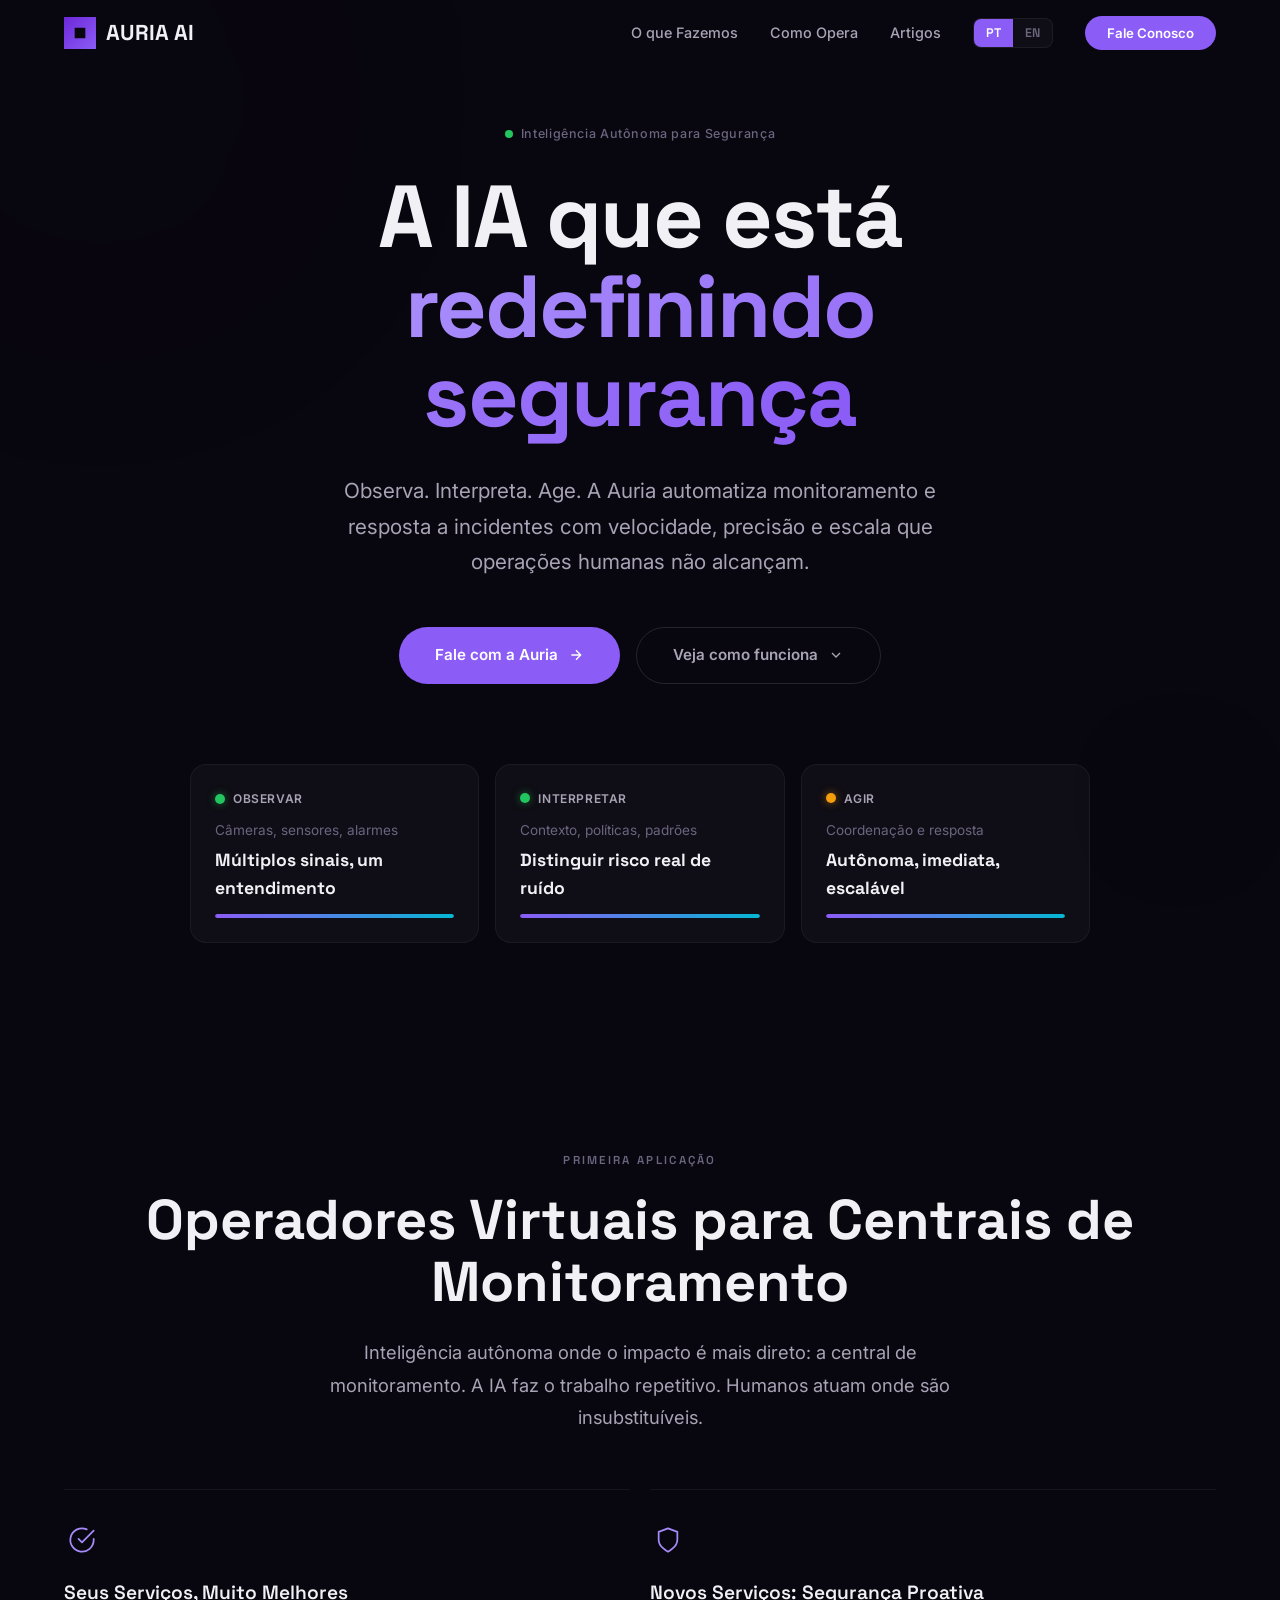
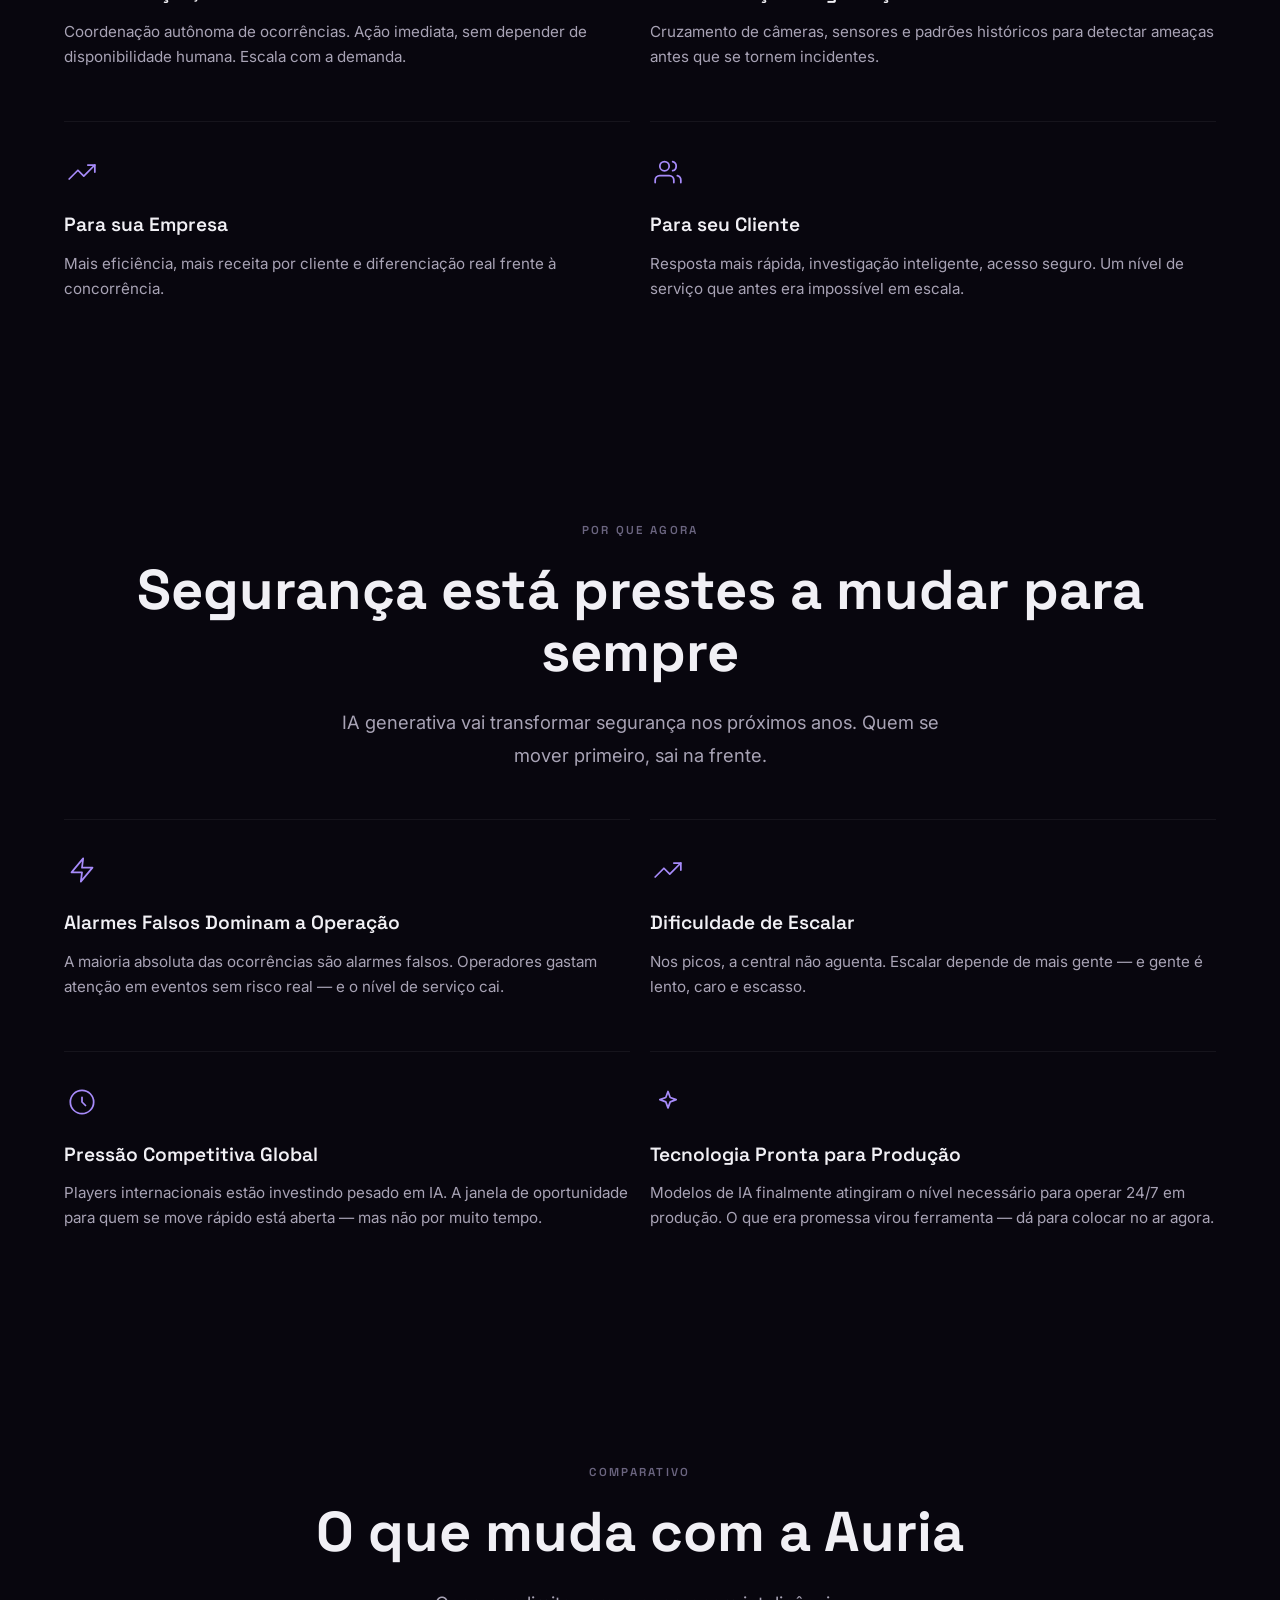
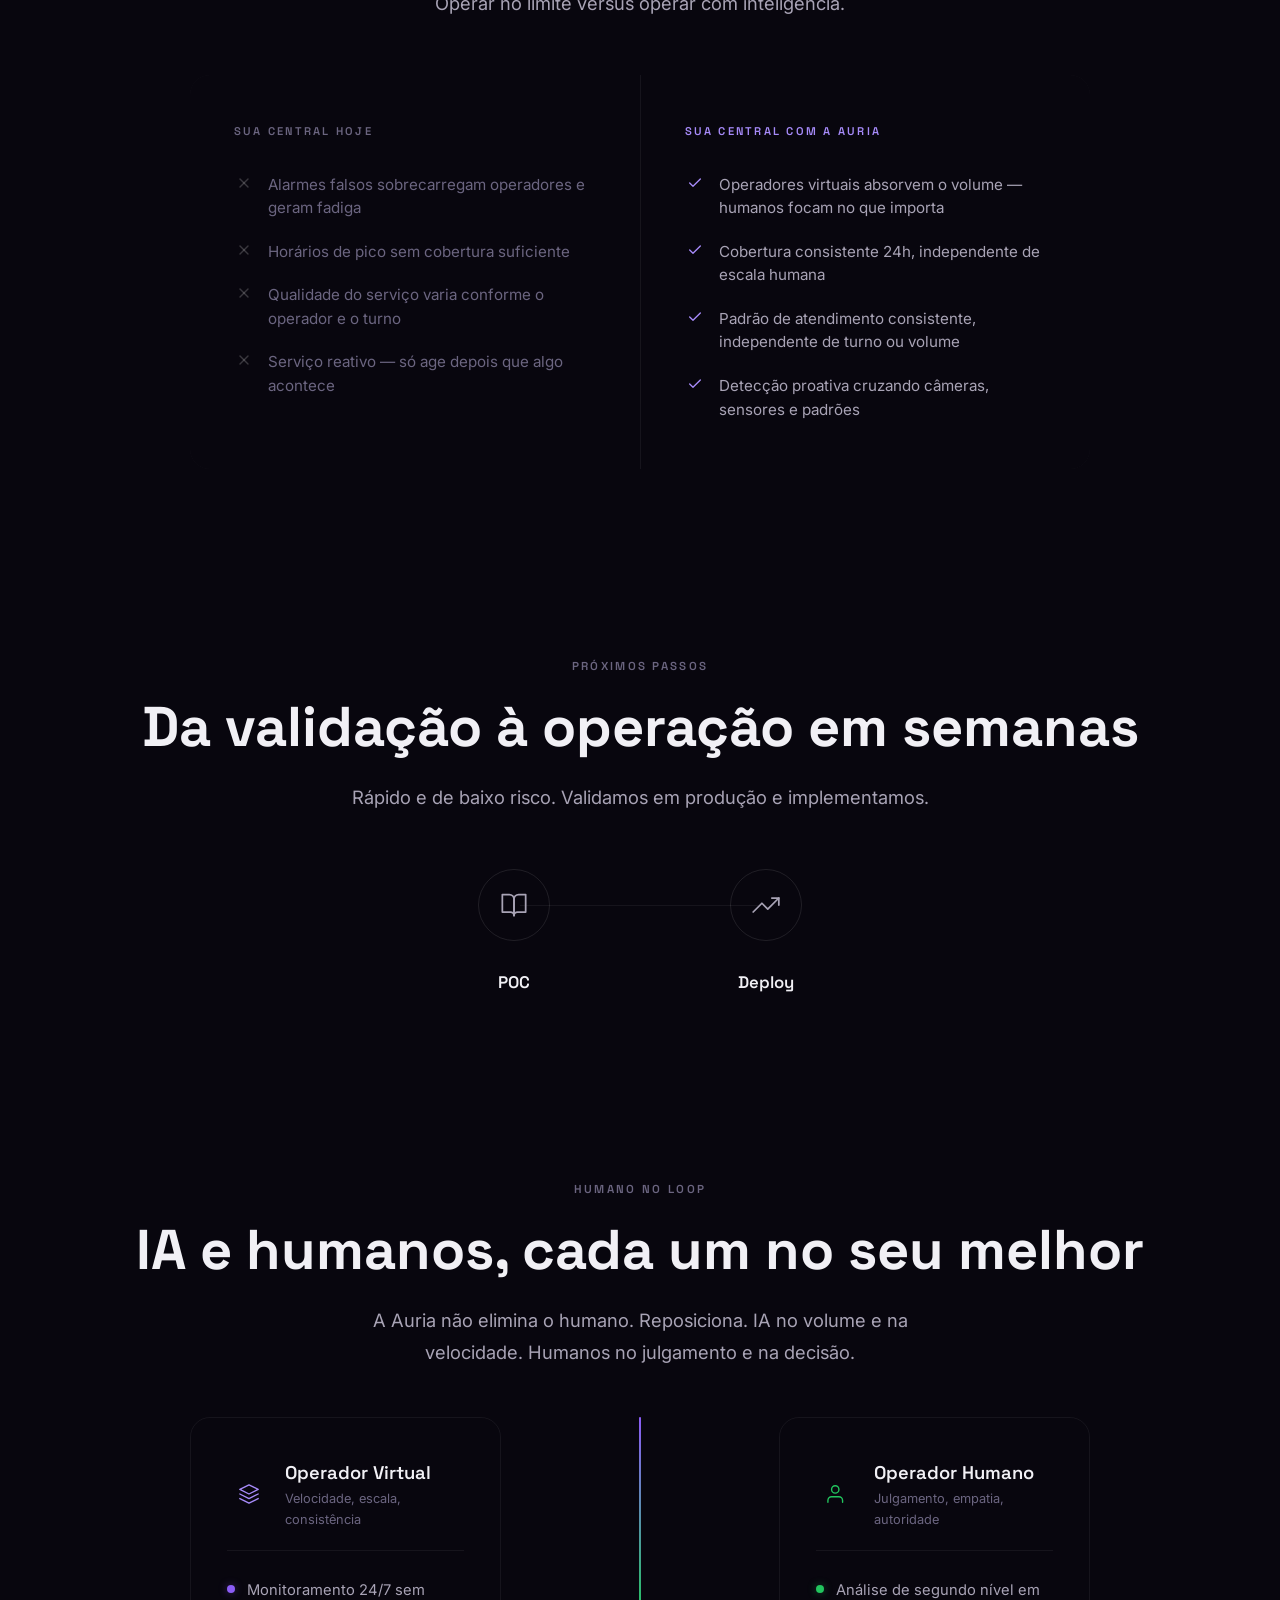
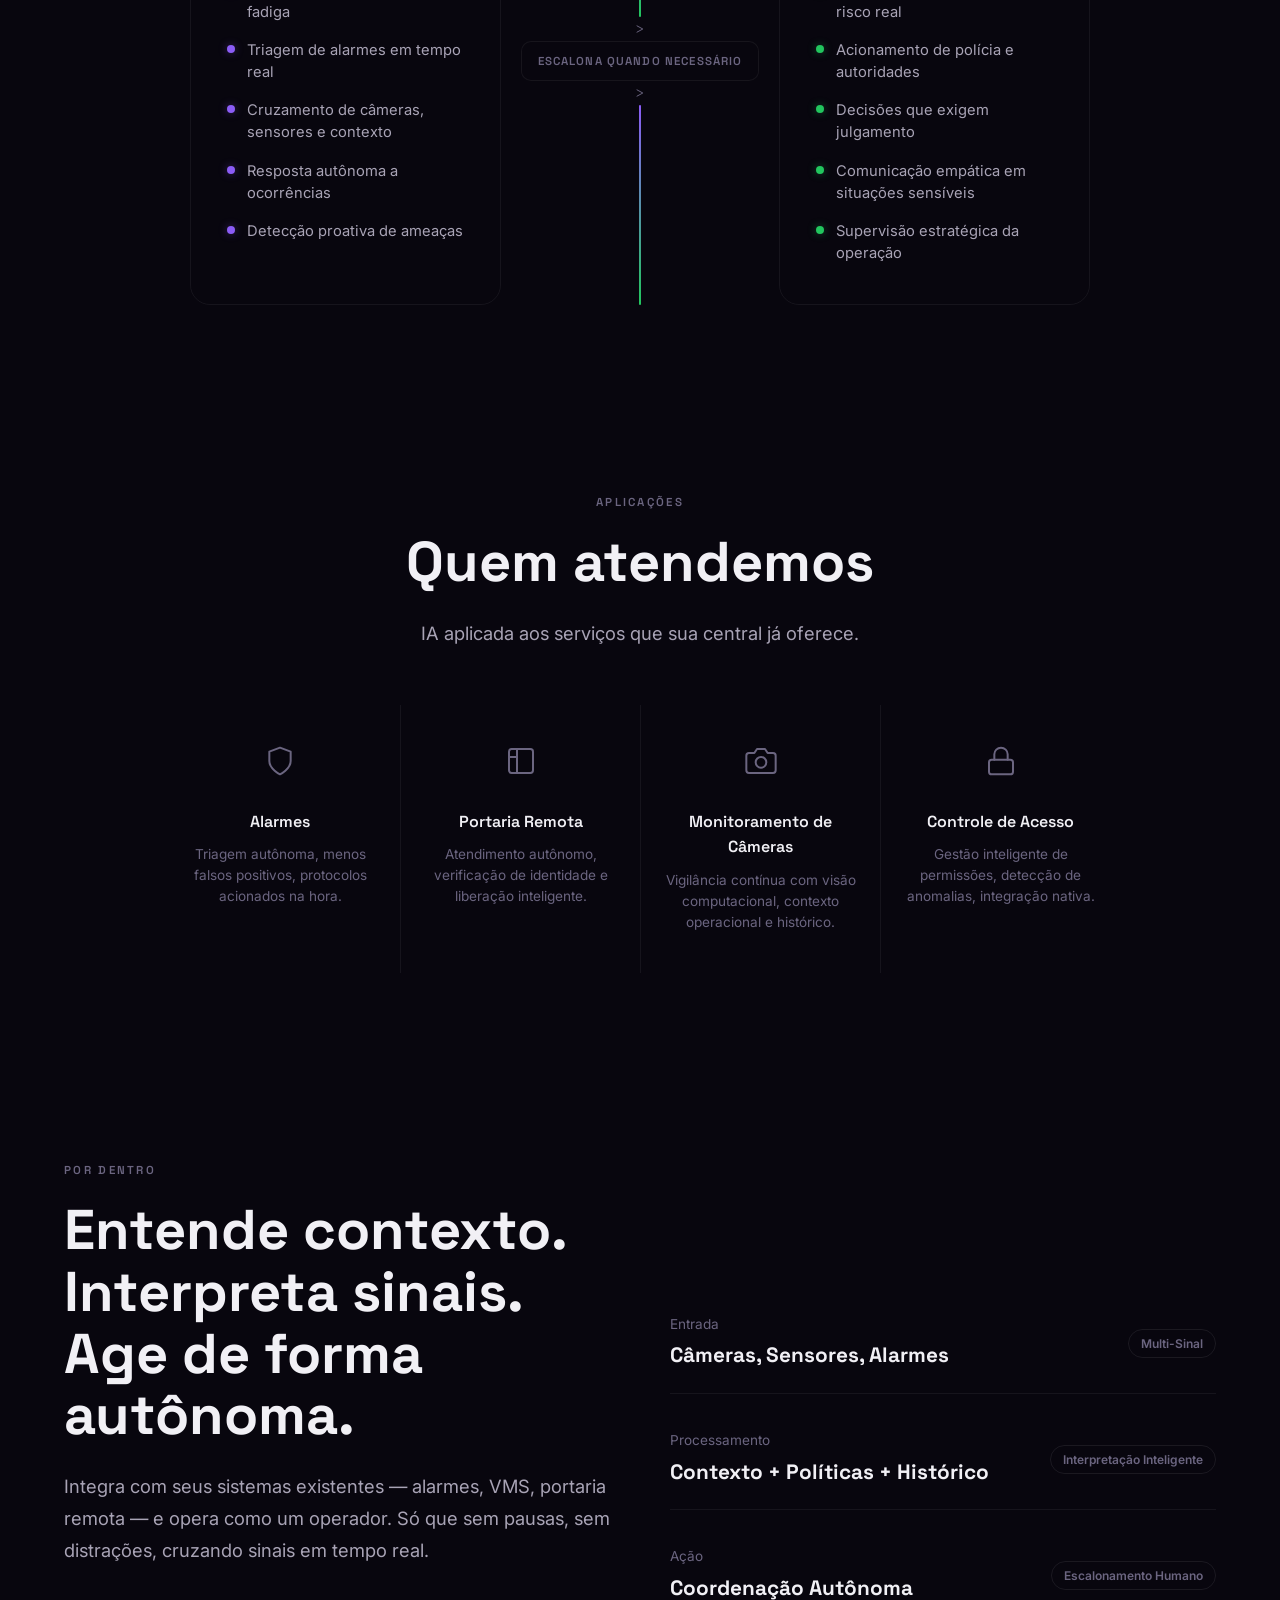
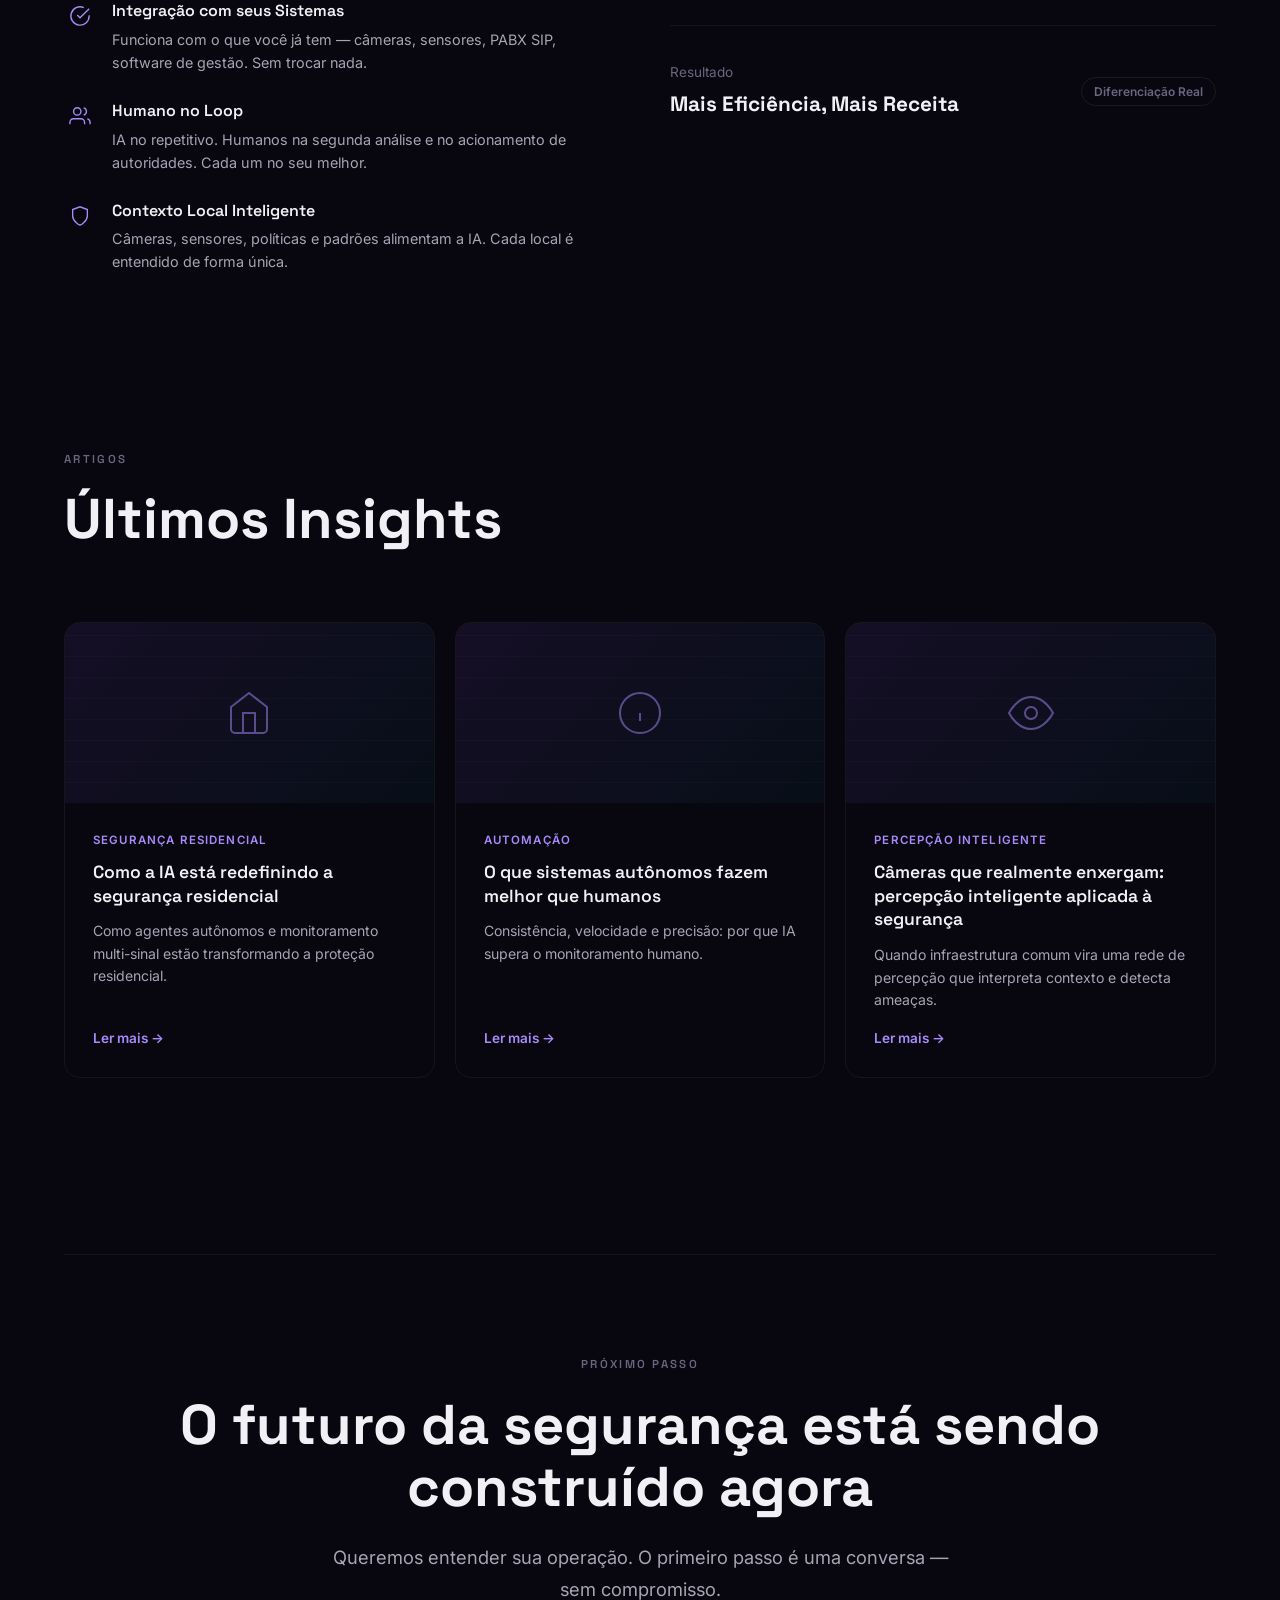
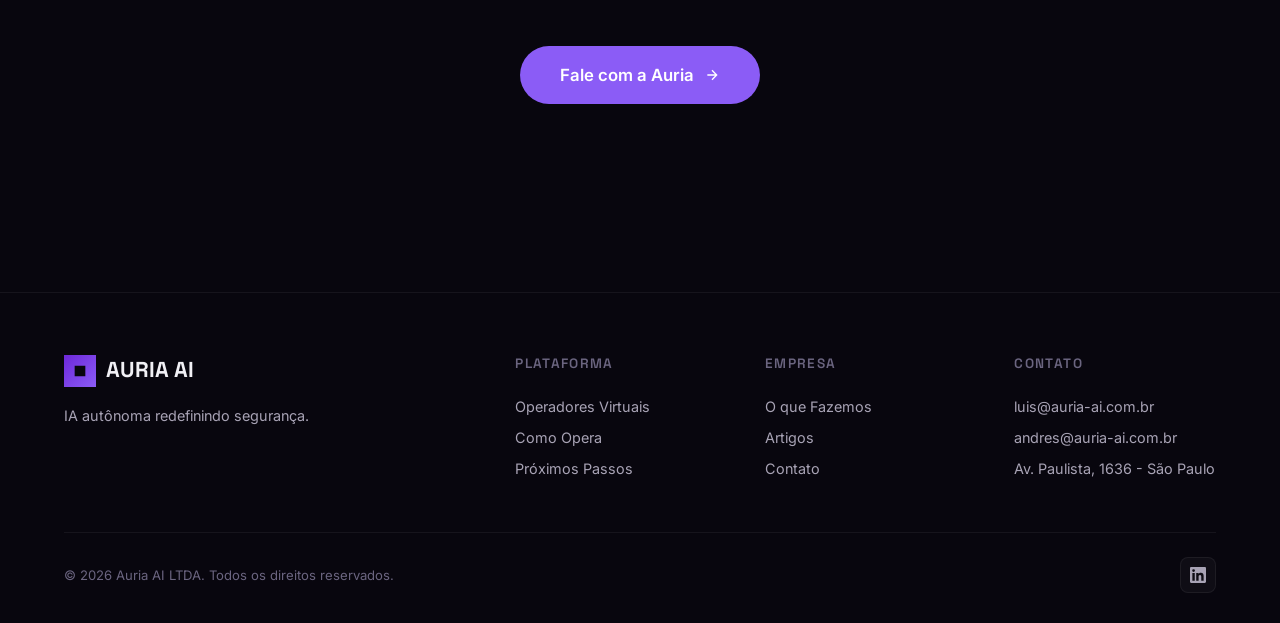
==== index.html @ ca9a4968 "Initial commit — Auria AI landing page with Vercel config Co-Authored-By: Claude Sonnet 4.6 <noreply" ====
<!DOCTYPE html>
<html lang="pt-BR">
<head>
    <meta charset="UTF-8">
    <meta name="viewport" content="width=device-width, initial-scale=1.0">
    <title>Auria AI — Inteligência Autônoma em Segurança</title>
    <meta name="description" content="Auria AI — IA autônoma redefinindo segurança. Operadores virtuais para centrais de monitoramento.">

    <!-- Open Graph / LinkedIn / WhatsApp -->
    <meta property="og:type" content="website">
    <meta property="og:url" content="https://www.auria-ai.com.br/">
    <meta property="og:title" content="Auria AI — A IA que está redefinindo segurança">
    <meta property="og:description" content="Operadores virtuais com inteligência autônoma para centrais de monitoramento. Observa, interpreta e age — com velocidade, precisão e escala.">
    <meta property="og:image" content="https://www.auria-ai.com.br/og-image.png">
    <meta property="og:locale" content="pt_BR">
    <meta property="og:locale:alternate" content="en_US">

    <!-- Twitter / X -->
    <meta name="twitter:card" content="summary_large_image">
    <meta name="twitter:title" content="Auria AI — A IA que está redefinindo segurança">
    <meta name="twitter:description" content="Operadores virtuais com inteligência autônoma para centrais de monitoramento.">
    <meta name="twitter:image" content="https://www.auria-ai.com.br/og-image.png">

    <!-- Favicon (inline SVG) -->
    <link rel="icon" type="image/svg+xml" href="data:image/svg+xml,%3Csvg xmlns='http://www.w3.org/2000/svg' viewBox='0 0 30 30'%3E%3Cdefs%3E%3ClinearGradient id='g' x1='0' y1='0' x2='1' y2='1'%3E%3Cstop offset='0%25' stop-color='%236d28d9'/%3E%3Cstop offset='100%25' stop-color='%238b5cf6'/%3E%3C/linearGradient%3E%3C/defs%3E%3Cpath fill-rule='evenodd' clip-rule='evenodd' d='M0 0H30V30H0V0ZM10 10H20V20H10V10Z' fill='url(%23g)'/%3E%3C/svg%3E">

    <link rel="preconnect" href="https://fonts.googleapis.com">
    <link rel="preconnect" href="https://fonts.gstatic.com" crossorigin>
    <link href="https://fonts.googleapis.com/css2?family=Inter:wght@300;400;500;600;700;800;900&family=Space+Grotesk:wght@400;500;600;700&display=swap" rel="stylesheet">
    <style>
        :root {
            --bg-primary: #08060e;
            --bg-secondary: #0d0a16;
            --bg-card: rgba(255,255,255,0.03);
            --bg-card-hover: rgba(255,255,255,0.06);
            --accent-1: #8b5cf6;
            --accent-2: #a78bfa;
            --accent-3: #6d28d9;
            --accent-glow: rgba(139, 92, 246, 0.15);
            --accent-cyan: #06b6d4;
            --text-primary: #f1f0f5;
            --text-secondary: #a8a3b5;
            --text-muted: #6b6580;
            --border: rgba(255,255,255,0.06);
            --border-hover: rgba(139, 92, 246, 0.3);
        }

        * { margin: 0; padding: 0; box-sizing: border-box; }

        html {
            scroll-behavior: smooth;
            scroll-padding-top: 80px;
        }

        body {
            font-family: 'Inter', -apple-system, BlinkMacSystemFont, sans-serif;
            background: var(--bg-primary);
            color: var(--text-primary);
            overflow-x: hidden;
            line-height: 1.6;
            animation: pageIn 0.8s ease-out;
        }
        @keyframes pageIn {
            from { opacity: 0; transform: translateY(12px); }
            to { opacity: 1; transform: translateY(0); }
        }

        /* ─── GLOBAL UTILITIES ─── */
        .container {
            max-width: 1200px;
            margin: 0 auto;
            padding: 0 24px;
        }

        .section-label {
            font-family: 'Space Grotesk', sans-serif;
            font-size: 0.72rem;
            font-weight: 600;
            letter-spacing: 0.2em;
            text-transform: uppercase;
            color: var(--text-muted);
            margin-bottom: 20px;
        }

        .section-title {
            font-family: 'Space Grotesk', sans-serif;
            font-size: clamp(2.2rem, 5vw, 3.5rem);
            font-weight: 700;
            line-height: 1.1;
            margin-bottom: 24px;
            color: var(--text-primary);
        }

        .section-subtitle {
            font-size: 1.15rem;
            color: var(--text-secondary);
            max-width: 620px;
            line-height: 1.75;
        }

        /* ─── ANIMATED BG ─── */
        .bg-grid { display: none; }

        .bg-orb {
            position: fixed;
            border-radius: 50%;
            filter: blur(140px);
            opacity: 0.2;
            pointer-events: none;
            z-index: 0;
        }
        .bg-orb-1 {
            width: 800px; height: 800px;
            background: radial-gradient(circle, rgba(139,92,246,0.12), transparent 70%);
            top: -300px; left: -300px;
        }
        .bg-orb-2 {
            width: 600px; height: 600px;
            background: radial-gradient(circle, rgba(6,182,212,0.06), transparent 70%);
            bottom: -200px; right: -200px;
        }

        /* Subtle breathing on orbs */
        .bg-orb-1 { animation: breathe 12s ease-in-out infinite; }
        .bg-orb-2 { animation: breathe 16s ease-in-out infinite reverse; }
        @keyframes breathe {
            0%, 100% { opacity: 0.2; transform: scale(1); }
            50% { opacity: 0.35; transform: scale(1.08); }
        }

        /* ─── NAVBAR ─── */
        .navbar {
            position: fixed;
            top: 0; left: 0; right: 0;
            z-index: 1000;
            padding: 16px 0;
            transition: all 0.3s;
            backdrop-filter: blur(0px);
        }
        .navbar.scrolled {
            background: rgba(8,6,14,0.85);
            backdrop-filter: blur(20px);
            border-bottom: 1px solid var(--border);
            padding: 12px 0;
        }
        .navbar .container {
            display: flex;
            align-items: center;
            justify-content: space-between;
        }
        .nav-logo {
            font-family: 'Space Grotesk', sans-serif;
            font-size: 1.35rem;
            font-weight: 700;
            color: var(--text-primary);
            text-decoration: none;
            display: flex;
            align-items: center;
            gap: 10px;
        }
        .nav-logo .logo-icon {
            width: 32px; height: 32px;
            background: linear-gradient(135deg, var(--accent-3), var(--accent-1));
            -webkit-mask: url("data:image/svg+xml,%3Csvg xmlns='http://www.w3.org/2000/svg' viewBox='0 0 30 30'%3E%3Cpath fill-rule='evenodd' clip-rule='evenodd' d='M0 0H30V30H0V0ZM10 10H20V20H10V10Z'/%3E%3C/svg%3E") no-repeat center / contain;
            mask: url("data:image/svg+xml,%3Csvg xmlns='http://www.w3.org/2000/svg' viewBox='0 0 30 30'%3E%3Cpath fill-rule='evenodd' clip-rule='evenodd' d='M0 0H30V30H0V0ZM10 10H20V20H10V10Z'/%3E%3C/svg%3E") no-repeat center / contain;
        }
        .nav-links {
            display: flex;
            align-items: center;
            gap: 32px;
            list-style: none;
        }
        .nav-links a {
            color: var(--text-secondary);
            text-decoration: none;
            font-size: 0.9rem;
            font-weight: 500;
            transition: color 0.2s;
            position: relative;
        }
        .nav-links a:hover { color: var(--text-primary); }
        .nav-links a::after {
            content: '';
            position: absolute;
            bottom: -4px; left: 0;
            width: 0; height: 2px;
            background: var(--accent-1);
            transition: width 0.3s;
        }
        .nav-links a:hover::after { width: 100%; }
        .nav-cta {
            background: var(--accent-1);
            color: white !important;
            padding: 9px 22px;
            border-radius: 100px;
            font-weight: 600 !important;
            font-size: 0.83rem !important;
            transition: all 0.3s ease !important;
        }
        .nav-cta::after { display: none !important; }
        .nav-cta:hover {
            background: var(--accent-2);
        }

        /* ─── LANG TOGGLE ─── */
        .lang-toggle {
            display: flex;
            align-items: center;
            gap: 0;
            background: var(--bg-card);
            border: 1px solid var(--border);
            border-radius: 8px;
            overflow: hidden;
            cursor: pointer;
        }
        .lang-btn {
            padding: 6px 12px;
            font-size: 0.78rem;
            font-weight: 600;
            font-family: 'Space Grotesk', sans-serif;
            color: var(--text-muted);
            background: transparent;
            border: none;
            cursor: pointer;
            transition: all 0.25s;
        }
        .lang-btn.active {
            background: var(--accent-1);
            color: white;
        }

        /* ─── MOBILE NAV ─── */
        .nav-hamburger {
            display: none;
            flex-direction: column;
            gap: 5px;
            cursor: pointer;
            background: none;
            border: none;
            padding: 4px;
        }
        .nav-hamburger span {
            width: 24px;
            height: 2px;
            background: var(--text-primary);
            transition: all 0.3s;
        }

        /* ─── HERO ─── */
        .hero {
            position: relative;
            z-index: 1;
            min-height: 100vh;
            display: flex;
            align-items: center;
            padding-top: 120px;
            padding-bottom: 100px;
        }
        .hero-content {
            text-align: center;
            max-width: 860px;
            margin: 0 auto;
        }
        .hero-badge {
            display: inline-flex;
            align-items: center;
            gap: 8px;
            background: transparent;
            border: none;
            padding: 0;
            font-size: 0.78rem;
            font-weight: 500;
            letter-spacing: 0.05em;
            color: var(--text-muted);
            margin-bottom: 28px;
            animation: fadeInUp 0.8s ease-out;
        }
        .hero-badge .dot {
            width: 8px; height: 8px;
            background: #22c55e;
            border-radius: 50%;
            animation: pulse-dot 2s ease-in-out infinite;
        }
        @keyframes pulse-dot {
            0%, 100% { opacity: 1; box-shadow: 0 0 0 0 rgba(34,197,94,0.4); }
            50% { opacity: 0.8; box-shadow: 0 0 0 6px rgba(34,197,94,0); }
        }
        .hero h1 {
            font-family: 'Space Grotesk', sans-serif;
            font-size: clamp(3.2rem, 7.5vw, 5.5rem);
            font-weight: 700;
            line-height: 1.02;
            margin-bottom: 32px;
            letter-spacing: -0.02em;
            animation: fadeInUp 0.8s ease-out 0.1s both;
        }
        .hero h1 .gradient-text {
            background: linear-gradient(90deg, var(--accent-2), var(--accent-1), var(--accent-2));
            background-size: 200% auto;
            -webkit-background-clip: text;
            -webkit-text-fill-color: transparent;
            background-clip: text;
            animation: shimmer 8s ease-in-out infinite;
        }
        @keyframes shimmer {
            0%, 100% { background-position: 0% center; }
            50% { background-position: 200% center; }
        }
        .hero-description {
            font-size: clamp(1.1rem, 2vw, 1.3rem);
            color: var(--text-secondary);
            max-width: 600px;
            margin: 0 auto 48px;
            line-height: 1.7;
            animation: fadeInUp 0.8s ease-out 0.2s both;
        }
        .hero-buttons {
            display: flex;
            gap: 16px;
            justify-content: center;
            flex-wrap: wrap;
            animation: fadeInUp 0.8s ease-out 0.3s both;
        }
        .btn-primary {
            background: var(--accent-1);
            color: white;
            padding: 15px 36px;
            border-radius: 100px;
            font-weight: 600;
            font-size: 0.95rem;
            text-decoration: none;
            display: inline-flex;
            align-items: center;
            gap: 10px;
            transition: all 0.3s ease;
            border: none;
            cursor: pointer;
        }
        .btn-primary:hover {
            background: var(--accent-2);
            transform: none;
            box-shadow: 0 0 40px rgba(139,92,246,0.2);
        }
        .btn-secondary {
            background: transparent;
            color: var(--text-secondary);
            padding: 15px 36px;
            border-radius: 100px;
            font-weight: 600;
            font-size: 0.95rem;
            text-decoration: none;
            display: inline-flex;
            align-items: center;
            gap: 10px;
            border: 1px solid rgba(255,255,255,0.12);
            transition: all 0.3s ease;
            cursor: pointer;
        }
        .btn-secondary:hover {
            border-color: rgba(255,255,255,0.25);
            color: var(--text-primary);
        }

        /* ─── HERO VISUAL ─── */
        .hero-visual {
            margin-top: 60px;
            animation: fadeInUp 1s ease-out 0.5s both;
        }
        .hero-mockup {
            max-width: 900px;
            margin: 0 auto;
            background: transparent;
            border: none;
            border-radius: 0;
            padding: 20px 0;
            position: relative;
        }
        .hero-mockup::before { display: none; }
        .mockup-grid {
            display: grid;
            grid-template-columns: repeat(3, 1fr);
            gap: 16px;
            position: relative;
            z-index: 1;
        }
        .mockup-card {
            background: rgba(255,255,255,0.03);
            border: 1px solid rgba(255,255,255,0.05);
            border-radius: 16px;
            padding: 24px;
            transition: all 0.4s ease;
            animation: float 6s ease-in-out infinite;
        }
        .mockup-card:nth-child(2) { animation-delay: -2s; }
        .mockup-card:nth-child(3) { animation-delay: -4s; }
        @keyframes float {
            0%, 100% { transform: translateY(0); }
            50% { transform: translateY(-6px); }
        }
        .mockup-card:hover {
            background: rgba(255,255,255,0.05);
            border-color: rgba(255,255,255,0.08);
        }
        .mockup-status {
            display: flex;
            align-items: center;
            gap: 8px;
            margin-bottom: 12px;
        }
        .mockup-status .indicator {
            width: 10px; height: 10px;
            border-radius: 50%;
            background: #22c55e;
            box-shadow: 0 0 8px rgba(34,197,94,0.5);
        }
        .mockup-status .indicator.alert {
            background: #f59e0b;
            box-shadow: 0 0 8px rgba(245,158,11,0.5);
            animation: pulse-dot 1.5s ease-in-out infinite;
        }
        .mockup-status span {
            font-size: 0.75rem;
            font-weight: 600;
            color: var(--text-secondary);
            text-transform: uppercase;
            letter-spacing: 0.05em;
        }
        .mockup-label {
            font-size: 0.85rem;
            color: var(--text-muted);
            margin-bottom: 4px;
        }
        .mockup-value {
            font-family: 'Space Grotesk', sans-serif;
            font-size: 1.5rem;
            font-weight: 700;
            color: var(--text-primary);
        }
        .mockup-bar {
            height: 4px;
            background: rgba(255,255,255,0.06);
            border-radius: 4px;
            margin-top: 12px;
            overflow: hidden;
        }
        .mockup-bar-fill {
            height: 100%;
            border-radius: 4px;
            background: linear-gradient(90deg, var(--accent-1), var(--accent-cyan));
            animation: fillBar 3s ease-out infinite;
        }
        @keyframes fillBar {
            0% { width: 0%; }
            50% { width: 85%; }
            100% { width: 100%; }
        }

        /* ─── ABOUT SECTION ─── */
        .about {
            position: relative;
            z-index: 1;
            padding: 100px 0;
        }
        .about-grid {
            display: grid;
            grid-template-columns: 1fr 1fr;
            gap: 80px;
            align-items: center;
        }
        .about-visual {
            position: relative;
        }
        .about-visual-inner {
            width: 100%;
            aspect-ratio: 1;
            max-width: 440px;
            margin: 0 auto;
            position: relative;
        }
        .about-ring {
            position: absolute;
            border: 1px solid var(--border);
            border-radius: 50%;
            animation: spin-slow 30s linear infinite;
        }
        .about-ring-1 { inset: 0; }
        .about-ring-2 { inset: 15%; border-color: rgba(139,92,246,0.15); animation-direction: reverse; animation-duration: 25s; }
        .about-ring-3 { inset: 30%; border-color: rgba(6,182,212,0.1); animation-duration: 20s; }
        @keyframes spin-slow { to { transform: rotate(360deg); } }
        .about-core {
            position: absolute;
            inset: 38%;
            background: var(--accent-1);
            border-radius: 50%;
            display: flex;
            align-items: center;
            justify-content: center;
            box-shadow: 0 0 60px rgba(139,92,246,0.15);
        }
        .about-core svg { width: 40%; height: 40%; }
        .about-node {
            position: absolute;
            width: 8px; height: 8px;
            background: var(--accent-2);
            border-radius: 50%;
            box-shadow: none;
            opacity: 0.5;
        }
        .about-node:nth-child(5) { top: 0; left: 50%; transform: translateX(-50%); }
        .about-node:nth-child(6) { bottom: 0; left: 50%; transform: translateX(-50%); }
        .about-node:nth-child(7) { left: 0; top: 50%; transform: translateY(-50%); }
        .about-node:nth-child(8) { right: 0; top: 50%; transform: translateY(-50%); }

        /* ─── FEATURES ─── */
        .features {
            position: relative;
            z-index: 1;
            padding: 100px 0;
        }
        .features-header {
            text-align: center;
            margin-bottom: 48px;
        }
        .features-header .section-subtitle {
            margin: 0 auto;
        }
        .features-grid {
            display: grid;
            grid-template-columns: repeat(2, 1fr);
            gap: 20px;
        }
        .feature-card {
            background: transparent;
            border: none;
            border-top: 1px solid rgba(255,255,255,0.06);
            border-radius: 0;
            padding: 32px 0;
            transition: all 0.4s ease;
            position: relative;
        }
        .feature-card::before { display: none; }
        .feature-card:hover {
            border-color: rgba(255,255,255,0.1);
        }
        .feature-icon {
            width: 36px; height: 36px;
            background: transparent;
            border: none;
            display: flex;
            align-items: center;
            justify-content: center;
            margin-bottom: 20px;
        }
        .feature-icon svg {
            width: 28px; height: 28px;
            stroke: var(--accent-2);
            fill: none;
            stroke-width: 1.5;
            stroke-linecap: round;
            stroke-linejoin: round;
        }
        .feature-card h3 {
            font-family: 'Space Grotesk', sans-serif;
            font-size: 1.2rem;
            font-weight: 600;
            margin-bottom: 10px;
            color: var(--text-primary);
        }
        .feature-card p {
            font-size: 0.95rem;
            color: var(--text-secondary);
            line-height: 1.65;
        }

        /* ─── HOW IT WORKS ─── */
        .how-it-works {
            position: relative;
            z-index: 1;
            padding: 88px 0;
        }
        .how-it-works-header {
            text-align: center;
            margin-bottom: 56px;
        }
        .how-it-works-header .section-subtitle {
            margin: 0 auto;
        }
        .steps-container {
            display: grid;
            grid-template-columns: repeat(2, 1fr);
            gap: 24px;
            position: relative;
            max-width: 480px;
            margin: 0 auto;
        }
        .steps-container::before {
            content: '';
            position: absolute;
            top: 36px;
            left: 25%;
            right: 25%;
            height: 1px;
            background: rgba(255,255,255,0.06);
            z-index: 0;
        }
        .step-card {
            text-align: center;
            position: relative;
            z-index: 1;
        }
        .step-number {
            width: 72px; height: 72px;
            border-radius: 50%;
            background: transparent;
            border: 1px solid rgba(255,255,255,0.1);
            display: flex;
            align-items: center;
            justify-content: center;
            margin: 0 auto 28px;
            position: relative;
        }
        .step-number::after { display: none; }
        .step-number svg {
            width: 28px; height: 28px;
            stroke: var(--text-secondary);
            fill: none;
            stroke-width: 1.5;
            stroke-linecap: round;
            stroke-linejoin: round;
            position: relative;
            z-index: 1;
        }
        .step-card h3 {
            font-family: 'Space Grotesk', sans-serif;
            font-size: 1.05rem;
            font-weight: 600;
            margin-bottom: 8px;
            color: var(--text-primary);
        }
        .step-card p {
            font-size: 0.88rem;
            color: var(--text-secondary);
            line-height: 1.6;
        }

        /* ─── SECURITY IN A BOX ─── */
        .product {
            position: relative;
            z-index: 1;
            padding: 88px 0;
        }
        .product-wrapper {
            background: transparent;
            border: none;
            border-radius: 0;
            padding: 0;
            position: relative;
        }
        .product-wrapper::before { display: none; }
        .product-grid {
            display: grid;
            grid-template-columns: 1fr 1fr;
            gap: 60px;
            align-items: center;
            position: relative;
            z-index: 1;
        }
        .product-features {
            display: flex;
            flex-direction: column;
            gap: 24px;
            margin-top: 32px;
        }
        .product-feature {
            display: flex;
            gap: 16px;
            align-items: flex-start;
        }
        .product-feature-icon {
            width: 32px; height: 32px;
            min-width: 32px;
            background: transparent;
            border: none;
            display: flex;
            align-items: center;
            justify-content: center;
            margin-top: 2px;
        }
        .product-feature-icon svg {
            width: 22px; height: 22px;
            stroke: var(--accent-2);
            fill: none;
            stroke-width: 1.5;
        }
        .product-feature h4 {
            font-family: 'Space Grotesk', sans-serif;
            font-weight: 600;
            font-size: 1rem;
            color: var(--text-primary);
            margin-bottom: 4px;
        }
        .product-feature p {
            font-size: 0.9rem;
            color: var(--text-secondary);
            line-height: 1.6;
        }
        .product-visual {
            display: flex;
            flex-direction: column;
            gap: 16px;
        }
        .product-metric-card {
            background: transparent;
            border: none;
            border-bottom: 1px solid rgba(255,255,255,0.06);
            border-radius: 0;
            padding: 20px 0;
            display: flex;
            justify-content: space-between;
            align-items: center;
            transition: all 0.3s;
        }
        .product-metric-card:hover {
            border-color: rgba(255,255,255,0.1);
        }
        .product-metric-card:last-child { border-bottom: none; }
        .pmc-label {
            font-size: 0.85rem;
            color: var(--text-muted);
            margin-bottom: 4px;
        }
        .pmc-value {
            font-family: 'Space Grotesk', sans-serif;
            font-size: 1.3rem;
            font-weight: 700;
        }
        .pmc-badge {
            padding: 4px 12px;
            border-radius: 100px;
            font-size: 0.75rem;
            font-weight: 600;
        }
        .pmc-badge.green { background: transparent; color: var(--text-muted); border: 1px solid rgba(255,255,255,0.08); }
        .pmc-badge.cyan { background: transparent; color: var(--text-muted); border: 1px solid rgba(255,255,255,0.08); }
        .pmc-badge.purple { background: transparent; color: var(--text-muted); border: 1px solid rgba(255,255,255,0.08); }

        /* ─── ARTICLES ─── */
        .articles {
            position: relative;
            z-index: 1;
            padding: 88px 0;
        }
        .articles-header {
            display: flex;
            justify-content: space-between;
            align-items: flex-end;
            margin-bottom: 48px;
        }
        .articles-grid {
            display: grid;
            grid-template-columns: repeat(3, 1fr);
            gap: 20px;
        }
        .article-card {
            background: transparent;
            border: 1px solid rgba(255,255,255,0.06);
            border-radius: 16px;
            overflow: hidden;
            transition: all 0.4s ease;
            text-decoration: none;
            color: inherit;
            display: flex;
            flex-direction: column;
        }
        .article-card:hover {
            border-color: rgba(255,255,255,0.12);
        }
        .article-thumb {
            height: 180px;
            background: linear-gradient(135deg, rgba(139,92,246,0.1), rgba(6,182,212,0.05));
            display: flex;
            align-items: center;
            justify-content: center;
            position: relative;
            overflow: hidden;
        }
        .article-thumb::before {
            content: '';
            position: absolute;
            inset: 0;
            background: repeating-linear-gradient(
                0deg,
                transparent,
                transparent 20px,
                rgba(255,255,255,0.02) 20px,
                rgba(255,255,255,0.02) 21px
            );
        }
        .article-thumb svg {
            width: 48px; height: 48px;
            stroke: var(--accent-2);
            fill: none;
            stroke-width: 1;
            opacity: 0.5;
        }
        .article-body {
            padding: 28px;
            flex: 1;
            display: flex;
            flex-direction: column;
        }
        .article-tag {
            font-size: 0.72rem;
            font-weight: 600;
            text-transform: uppercase;
            letter-spacing: 0.1em;
            color: var(--accent-2);
            margin-bottom: 12px;
        }
        .article-body h3 {
            font-family: 'Space Grotesk', sans-serif;
            font-size: 1.1rem;
            font-weight: 600;
            line-height: 1.35;
            margin-bottom: 12px;
            color: var(--text-primary);
        }
        .article-body p {
            font-size: 0.88rem;
            color: var(--text-secondary);
            line-height: 1.6;
            flex: 1;
        }
        .article-read-more {
            display: inline-flex;
            align-items: center;
            gap: 6px;
            font-size: 0.85rem;
            font-weight: 600;
            color: var(--accent-2);
            margin-top: 16px;
            transition: gap 0.2s;
        }
        .article-card:hover .article-read-more { gap: 10px; }

        /* ─── CTA ─── */
        .cta {
            position: relative;
            z-index: 1;
            padding: 88px 0;
        }
        .cta-box {
            background: transparent;
            border: none;
            border-top: 1px solid rgba(255,255,255,0.06);
            border-radius: 0;
            padding: 100px 0;
            text-align: center;
            position: relative;
        }
        .cta-box::before { display: none; }
        .cta-box .section-title {
            position: relative;
            z-index: 1;
        }
        .cta-box .section-subtitle {
            margin: 0 auto 40px;
            position: relative;
            z-index: 1;
        }
        .cta-box .btn-primary {
            position: relative;
            z-index: 1;
            font-size: 1.05rem;
            padding: 16px 40px;
        }

        /* ─── FOOTER ─── */
        .footer {
            position: relative;
            z-index: 1;
            padding: 60px 0 30px;
            border-top: 1px solid var(--border);
        }
        .footer-top {
            display: grid;
            grid-template-columns: 2fr 1fr 1fr 1fr;
            gap: 48px;
            margin-bottom: 48px;
        }
        .footer-brand .nav-logo { margin-bottom: 16px; }
        .footer-brand p {
            font-size: 0.9rem;
            color: var(--text-secondary);
            line-height: 1.6;
            max-width: 320px;
        }
        .footer-col h4 {
            font-family: 'Space Grotesk', sans-serif;
            font-size: 0.85rem;
            font-weight: 600;
            text-transform: uppercase;
            letter-spacing: 0.1em;
            color: var(--text-muted);
            margin-bottom: 16px;
        }
        .footer-col a {
            display: block;
            font-size: 0.9rem;
            color: var(--text-secondary);
            text-decoration: none;
            padding: 4px 0;
            transition: color 0.2s;
        }
        .footer-col a:hover { color: var(--text-primary); }
        .footer-bottom {
            display: flex;
            justify-content: space-between;
            align-items: center;
            padding-top: 24px;
            border-top: 1px solid var(--border);
            font-size: 0.82rem;
            color: var(--text-muted);
        }
        .footer-social {
            display: flex;
            gap: 16px;
        }
        .footer-social a {
            width: 36px; height: 36px;
            display: flex;
            align-items: center;
            justify-content: center;
            border-radius: 8px;
            background: var(--bg-card);
            border: 1px solid var(--border);
            color: var(--text-secondary);
            text-decoration: none;
            transition: all 0.2s;
        }
        .footer-social a:hover {
            border-color: var(--border-hover);
            color: var(--accent-2);
        }

        /* ─── BEFORE / AFTER ─── */
        .before-after {
            position: relative;
            z-index: 1;
            padding: 100px 0;
        }
        .before-after-header {
            text-align: center;
            margin-bottom: 56px;
        }
        .before-after-header .section-subtitle {
            margin: 0 auto;
        }
        .ba-grid {
            display: grid;
            grid-template-columns: 1fr 1fr;
            gap: 1px;
            background: rgba(255,255,255,0.06);
            border-radius: 20px;
            overflow: hidden;
            max-width: 900px;
            margin: 0 auto;
        }
        .ba-column {
            padding: 48px 44px;
            background: var(--bg-primary);
        }
        .ba-column-label {
            font-family: 'Space Grotesk', sans-serif;
            font-size: 0.7rem;
            font-weight: 600;
            letter-spacing: 0.2em;
            text-transform: uppercase;
            margin-bottom: 32px;
        }
        .ba-column.before .ba-column-label { color: var(--text-muted); }
        .ba-column.after .ba-column-label { color: var(--accent-2); }
        .ba-items {
            list-style: none;
            display: flex;
            flex-direction: column;
            gap: 20px;
        }
        .ba-item {
            font-size: 0.95rem;
            line-height: 1.55;
            display: flex;
            align-items: flex-start;
            gap: 14px;
        }
        .ba-column.before .ba-item { color: var(--text-muted); }
        .ba-column.after .ba-item { color: var(--text-secondary); }
        .ba-item-icon {
            min-width: 20px;
            margin-top: 2px;
            display: flex;
            align-items: center;
            justify-content: center;
        }
        .ba-item-icon svg {
            width: 16px; height: 16px;
            fill: none;
            stroke-width: 2;
            stroke-linecap: round;
            stroke-linejoin: round;
        }
        .ba-column.before .ba-item-icon svg { stroke: rgba(255,255,255,0.2); }
        .ba-column.after .ba-item-icon svg { stroke: var(--accent-2); }

        @media (max-width: 768px) {
            .ba-grid { grid-template-columns: 1fr; }
            .ba-column { padding: 36px 28px; }
        }

        /* ─── USE CASES ─── */
        .use-cases {
            position: relative;
            z-index: 1;
            padding: 100px 0;
        }
        .use-cases-header {
            text-align: center;
            margin-bottom: 56px;
        }
        .use-cases-header .section-subtitle {
            margin: 0 auto;
        }
        .uc-grid {
            display: grid;
            grid-template-columns: repeat(4, 1fr);
            gap: 0;
            max-width: 960px;
            margin: 0 auto;
        }
        .uc-card {
            text-align: center;
            padding: 40px 24px;
            border-left: 1px solid rgba(255,255,255,0.06);
            transition: all 0.4s ease;
        }
        .uc-card:first-child { border-left: none; }
        .uc-card:hover {
            background: rgba(255,255,255,0.02);
        }
        .uc-icon {
            margin-bottom: 24px;
        }
        .uc-icon svg {
            width: 32px; height: 32px;
            stroke: var(--text-muted);
            fill: none;
            stroke-width: 1.5;
            stroke-linecap: round;
            stroke-linejoin: round;
            transition: stroke 0.3s;
        }
        .uc-card:hover .uc-icon svg { stroke: var(--accent-2); }
        .uc-card h3 {
            font-family: 'Space Grotesk', sans-serif;
            font-size: 1rem;
            font-weight: 600;
            color: var(--text-primary);
            margin-bottom: 10px;
        }
        .uc-card p {
            font-size: 0.85rem;
            color: var(--text-muted);
            line-height: 1.55;
        }

        @media (max-width: 768px) {
            .uc-grid { grid-template-columns: repeat(2, 1fr); }
            .uc-card { border-bottom: 1px solid rgba(255,255,255,0.06); }
            .uc-card:nth-child(2n+1) { border-left: none; }
        }
        @media (max-width: 480px) {
            .uc-grid { grid-template-columns: 1fr; }
            .uc-card { border-left: none; border-bottom: 1px solid rgba(255,255,255,0.06); }
            .uc-card:last-child { border-bottom: none; }
        }

        /* ─── FAQ ─── */
        .faq {
            position: relative;
            z-index: 1;
            padding: 100px 0;
        }
        .faq-header {
            text-align: center;
            margin-bottom: 48px;
        }
        .faq-list {
            max-width: 720px;
            margin: 0 auto;
        }
        .faq-item {
            border-bottom: 1px solid rgba(255,255,255,0.06);
        }
        .faq-question {
            width: 100%;
            background: transparent;
            border: none;
            color: var(--text-primary);
            font-family: 'Space Grotesk', sans-serif;
            font-size: 1.05rem;
            font-weight: 600;
            text-align: left;
            padding: 28px 0;
            cursor: pointer;
            display: flex;
            justify-content: space-between;
            align-items: center;
            gap: 20px;
            transition: color 0.2s;
        }
        .faq-question:hover { color: var(--accent-2); }
        .faq-question svg {
            min-width: 20px;
            width: 20px; height: 20px;
            stroke: var(--text-muted);
            fill: none;
            stroke-width: 1.5;
            transition: transform 0.3s ease;
        }
        .faq-item.open .faq-question svg {
            transform: rotate(45deg);
        }
        .faq-answer {
            max-height: 0;
            overflow: hidden;
            transition: max-height 0.4s ease, padding 0.3s ease;
        }
        .faq-item.open .faq-answer {
            max-height: 300px;
        }
        .faq-answer p {
            font-size: 0.95rem;
            color: var(--text-secondary);
            line-height: 1.7;
            padding-bottom: 28px;
        }

        /* ─── HUMAN IN THE LOOP ─── */
        .hitl {
            position: relative;
            z-index: 1;
            padding: 88px 0;
        }
        .hitl-header {
            text-align: center;
            margin-bottom: 48px;
        }
        .hitl-header .section-subtitle {
            margin: 0 auto;
        }
        .hitl-diagram {
            max-width: 900px;
            margin: 0 auto;
            display: grid;
            grid-template-columns: 1fr auto 1fr;
            gap: 0;
            align-items: stretch;
        }
        .hitl-column {
            background: transparent;
            border: 1px solid rgba(255,255,255,0.06);
            border-radius: 20px;
            padding: 40px 36px;
            transition: all 0.4s ease;
        }
        .hitl-column:hover {
            border-color: rgba(255,255,255,0.1);
        }
        .hitl-column-header {
            display: flex;
            align-items: center;
            gap: 14px;
            margin-bottom: 28px;
            padding-bottom: 20px;
            border-bottom: 1px solid var(--border);
        }
        .hitl-column-icon {
            width: 44px; height: 44px;
            min-width: 44px;
            border-radius: 12px;
            display: flex;
            align-items: center;
            justify-content: center;
        }
        .hitl-column-icon.ai {
            background: transparent;
            border: none;
        }
        .hitl-column-icon.human {
            background: transparent;
            border: none;
        }
        .hitl-column-icon svg {
            width: 22px; height: 22px;
            fill: none;
            stroke-width: 1.5;
            stroke-linecap: round;
            stroke-linejoin: round;
        }
        .hitl-column-icon.ai svg { stroke: var(--accent-2); }
        .hitl-column-icon.human svg { stroke: #22c55e; }
        .hitl-column-title {
            font-family: 'Space Grotesk', sans-serif;
            font-size: 1.15rem;
            font-weight: 600;
        }
        .hitl-column-subtitle {
            font-size: 0.8rem;
            color: var(--text-muted);
            margin-top: 2px;
        }
        .hitl-items {
            list-style: none;
            display: flex;
            flex-direction: column;
            gap: 16px;
        }
        .hitl-item {
            display: flex;
            align-items: flex-start;
            gap: 12px;
            font-size: 0.92rem;
            color: var(--text-secondary);
            line-height: 1.5;
        }
        .hitl-item-dot {
            width: 8px; height: 8px;
            min-width: 8px;
            border-radius: 50%;
            margin-top: 6px;
        }
        .hitl-item-dot.ai {
            background: var(--accent-1);
            box-shadow: 0 0 8px rgba(139,92,246,0.4);
        }
        .hitl-item-dot.human {
            background: #22c55e;
            box-shadow: 0 0 8px rgba(34,197,94,0.4);
        }
        .hitl-bridge {
            display: flex;
            flex-direction: column;
            align-items: center;
            justify-content: center;
            padding: 0 20px;
            position: relative;
        }
        .hitl-bridge-line {
            width: 2px;
            flex: 1;
            background: linear-gradient(180deg, var(--accent-1), #22c55e);
            border-radius: 2px;
            position: relative;
        }
        .hitl-bridge-label {
            background: var(--bg-primary);
            border: 1px solid var(--border);
            border-radius: 10px;
            padding: 10px 16px;
            font-family: 'Space Grotesk', sans-serif;
            font-size: 0.72rem;
            font-weight: 600;
            text-transform: uppercase;
            letter-spacing: 0.1em;
            color: var(--text-muted);
            white-space: nowrap;
            position: relative;
            z-index: 1;
        }
        .hitl-bridge-arrow {
            width: 24px;
            height: 24px;
            display: flex;
            align-items: center;
            justify-content: center;
        }
        .hitl-bridge-arrow svg {
            stroke: var(--text-muted);
            fill: none;
            stroke-width: 1.5;
        }

        @media (max-width: 768px) {
            .hitl-diagram {
                grid-template-columns: 1fr;
                gap: 0;
            }
            .hitl-bridge {
                flex-direction: row;
                padding: 16px 0;
                gap: 12px;
            }
            .hitl-bridge-line {
                width: auto;
                height: 2px;
                flex: 1;
            }
            .hitl-bridge-arrow { transform: rotate(90deg); }
        }

        /* ─── ANIMATIONS ─── */
        @keyframes fadeInUp {
            from { opacity: 0; transform: translateY(24px); }
            to { opacity: 1; transform: translateY(0); }
        }
        .fade-in {
            opacity: 0;
            transform: translateY(24px);
            transition: all 0.6s ease-out;
        }
        .fade-in.visible {
            opacity: 1;
            transform: translateY(0);
        }

        /* ─── RESPONSIVE ─── */
        @media (max-width: 1024px) {
            .about-grid { grid-template-columns: 1fr; gap: 48px; }
            .about-visual { order: -1; }
            .about-visual-inner { max-width: 320px; }
            .product-grid { grid-template-columns: 1fr; gap: 40px; }
            .steps-container { max-width: 100%; }
            .steps-container::before { display: none; }
            .footer-top { grid-template-columns: 1fr 1fr; }
        }
        @media (max-width: 768px) {
            .nav-links { display: none; }
            .nav-hamburger { display: flex; }
            .nav-links.open {
                display: flex;
                flex-direction: column;
                position: absolute;
                top: 100%; left: 0; right: 0;
                background: rgba(8,6,14,0.95);
                backdrop-filter: blur(20px);
                padding: 24px;
                gap: 16px;
                border-bottom: 1px solid var(--border);
            }
            .features-grid { grid-template-columns: 1fr; }
            .articles-grid { grid-template-columns: 1fr; }
            .product-wrapper { padding: 32px; }
            .cta-box { padding: 48px 24px; }
            .mockup-grid { grid-template-columns: 1fr; }
            .hero h1 { font-size: 2.4rem; }
            .footer-top { grid-template-columns: 1fr; gap: 32px; }
            .articles-header { flex-direction: column; align-items: flex-start; gap: 16px; }
        }
        @media (max-width: 480px) {
            .steps-container { grid-template-columns: 1fr; }
        }

        @media (prefers-reduced-motion: reduce) {
            *, *::before, *::after {
                animation-duration: 0.01ms !important;
                animation-iteration-count: 1 !important;
                transition-duration: 0.01ms !important;
            }
        }
    </style>
</head>
<body>

<div class="bg-grid"></div>
<div class="bg-orb bg-orb-1"></div>
<div class="bg-orb bg-orb-2"></div>

<!-- ─── NAVBAR ─── -->
<nav class="navbar" id="navbar">
    <div class="container">
        <a href="#" class="nav-logo">
            <div class="logo-icon" aria-label="Auria AI"></div>
            AURIA AI
        </a>
        <ul class="nav-links" id="navLinks">
            <li><a href="#solution" data-pt="O que Fazemos" data-en="What We Do">O que Fazemos</a></li>
            <li><a href="#product" data-pt="Como Opera" data-en="How It Operates">Como Opera</a></li>
            <li><a href="#articles" data-pt="Artigos" data-en="Articles">Artigos</a></li>
            <li>
                <div class="lang-toggle">
                    <button class="lang-btn active" id="langPt" onclick="setLang('pt')">PT</button>
                    <button class="lang-btn" id="langEn" onclick="setLang('en')">EN</button>
                </div>
            </li>
            <li><a href="#cta" class="nav-cta" data-pt="Fale Conosco" data-en="Get in Touch">Fale Conosco</a></li>
        </ul>
        <button class="nav-hamburger" onclick="toggleNav()" aria-label="Menu">
            <span></span><span></span><span></span>
        </button>
    </div>
</nav>

<!-- ─── HERO ─── -->
<section class="hero">
    <div class="container">
        <div class="hero-content">
            <div class="hero-badge">
                <span class="dot"></span>
                <span data-pt="Inteligência Autônoma para Segurança" data-en="Autonomous Intelligence for Security">Inteligência Autônoma para Segurança</span>
            </div>
            <h1>
                <span data-pt="A IA que está" data-en="The AI that is">A IA que está</span><br>
                <span class="gradient-text" data-pt="redefinindo segurança" data-en="redefining security">redefinindo segurança</span>
            </h1>
            <p class="hero-description" data-pt="Observa. Interpreta. Age. A Auria automatiza monitoramento e resposta a incidentes com velocidade, precisão e escala que operações humanas não alcançam." data-en="Observes. Interprets. Acts. Auria automates monitoring and incident response with speed, accuracy, and scale that human operations can't match.">Observa. Interpreta. Age. A Auria automatiza monitoramento e resposta a incidentes com velocidade, precisão e escala que operações humanas não alcançam.</p>
            <div class="hero-buttons">
                <a href="#cta" class="btn-primary" data-pt="Fale com a Auria" data-en="Talk to Auria">Fale com a Auria <svg width="16" height="16" viewBox="0 0 24 24" fill="none" stroke="currentColor" stroke-width="2"><path d="M5 12h14M12 5l7 7-7 7"/></svg></a>
                <a href="#product" class="btn-secondary" data-pt="Veja como funciona" data-en="See how it works">Veja como funciona <svg width="16" height="16" viewBox="0 0 24 24" fill="none" stroke="currentColor" stroke-width="2"><path d="M6 9l6 6 6-6"/></svg></a>
            </div>
        </div>
        <div class="hero-visual">
            <div class="hero-mockup">
                <div class="mockup-grid">
                    <div class="mockup-card">
                        <div class="mockup-status">
                            <div class="indicator"></div>
                            <span data-pt="Observar" data-en="Observe">Observar</span>
                        </div>
                        <div class="mockup-label" data-pt="Câmeras, sensores, alarmes" data-en="Cameras, sensors, alarms">Câmeras, sensores, alarmes</div>
                        <div class="mockup-value" style="font-size:1.1rem" data-pt="Múltiplos sinais, um entendimento" data-en="Multiple signals, one understanding">Múltiplos sinais, um entendimento</div>
                        <div class="mockup-bar"><div class="mockup-bar-fill" style="width:100%"></div></div>
                    </div>
                    <div class="mockup-card">
                        <div class="mockup-status">
                            <div class="indicator"></div>
                            <span data-pt="Interpretar" data-en="Interpret">Interpretar</span>
                        </div>
                        <div class="mockup-label" data-pt="Contexto, políticas, padrões" data-en="Context, policies, patterns">Contexto, políticas, padrões</div>
                        <div class="mockup-value" style="font-size:1.1rem" data-pt="Distinguir risco real de ruído" data-en="Distinguish real risk from noise">Distinguir risco real de ruído</div>
                        <div class="mockup-bar"><div class="mockup-bar-fill" style="animation-delay:-1s"></div></div>
                    </div>
                    <div class="mockup-card">
                        <div class="mockup-status">
                            <div class="indicator alert"></div>
                            <span data-pt="Agir" data-en="Act">Agir</span>
                        </div>
                        <div class="mockup-label" data-pt="Coordenação e resposta" data-en="Coordination & response">Coordenação e resposta</div>
                        <div class="mockup-value" style="font-size:1.1rem" data-pt="Autônoma, imediata, escalável" data-en="Autonomous, immediate, scalable">Autônoma, imediata, escalável</div>
                        <div class="mockup-bar"><div class="mockup-bar-fill" style="animation-delay:-2s"></div></div>
                    </div>
                </div>
            </div>
        </div>
    </div>
</section>


<!-- ─── SOLUTION: VIRTUAL OPERATORS ─── -->
<section class="how-it-works fade-in" id="solution">
    <div class="container">
        <div class="how-it-works-header">
            <div class="section-label" data-pt="Primeira Aplicação" data-en="First Application">Primeira Aplicação</div>
            <h2 class="section-title" data-pt="Operadores Virtuais para Centrais de Monitoramento" data-en="Virtual Operators for Monitoring Centers">Operadores Virtuais para Centrais de Monitoramento</h2>
            <p class="section-subtitle" data-pt="Inteligência autônoma onde o impacto é mais direto: a central de monitoramento. A IA faz o trabalho repetitivo. Humanos atuam onde são insubstituíveis." data-en="Autonomous intelligence where the impact is most direct: the monitoring center. AI handles the repetitive work. Humans act where they're irreplaceable.">Inteligência autônoma onde o impacto é mais direto: a central de monitoramento. A IA faz o trabalho repetitivo. Humanos atuam onde são insubstituíveis.</p>
        </div>
        <div class="features-grid">
            <div class="feature-card">
                <div class="feature-icon">
                    <svg viewBox="0 0 24 24"><path d="M22 11.08V12a10 10 0 11-5.93-9.14"/><polyline points="22 4 12 14.01 9 11.01"/></svg>
                </div>
                <h3 data-pt="Seus Serviços, Muito Melhores" data-en="Your Services, Much Better">Seus Serviços, Muito Melhores</h3>
                <p data-pt="Coordenação autônoma de ocorrências. Ação imediata, sem depender de disponibilidade humana. Escala com a demanda." data-en="Autonomous event coordination. Immediate action, without depending on human availability. Scales with demand.">Coordenação autônoma de ocorrências. Ação imediata, sem depender de disponibilidade humana. Escala com a demanda.</p>
            </div>
            <div class="feature-card">
                <div class="feature-icon">
                    <svg viewBox="0 0 24 24"><path d="M12 22s8-4 8-10V5l-8-3-8 3v7c0 6 8 10 8 10z"/></svg>
                </div>
                <h3 data-pt="Novos Serviços: Segurança Proativa" data-en="New Services: Proactive Security">Novos Serviços: Segurança Proativa</h3>
                <p data-pt="Cruzamento de câmeras, sensores e padrões históricos para detectar ameaças antes que se tornem incidentes." data-en="Cross-referencing cameras, sensors, and historical patterns to detect threats before they become incidents.">Cruzamento de câmeras, sensores e padrões históricos para detectar ameaças antes que se tornem incidentes.</p>
            </div>
            <div class="feature-card">
                <div class="feature-icon">
                    <svg viewBox="0 0 24 24"><polyline points="23 6 13.5 15.5 8.5 10.5 1 18"/><polyline points="17 6 23 6 23 12"/></svg>
                </div>
                <h3 data-pt="Para sua Empresa" data-en="For Your Company">Para sua Empresa</h3>
                <p data-pt="Mais eficiência, mais receita por cliente e diferenciação real frente à concorrência." data-en="More efficiency, higher revenue per client, and real differentiation against the competition.">Mais eficiência, mais receita por cliente e diferenciação real frente à concorrência.</p>
            </div>
            <div class="feature-card">
                <div class="feature-icon">
                    <svg viewBox="0 0 24 24"><path d="M17 21v-2a4 4 0 00-4-4H5a4 4 0 00-4 4v2"/><circle cx="9" cy="7" r="4"/><path d="M23 21v-2a4 4 0 00-3-3.87"/><path d="M16 3.13a4 4 0 010 7.75"/></svg>
                </div>
                <h3 data-pt="Para seu Cliente" data-en="For Your Client">Para seu Cliente</h3>
                <p data-pt="Resposta mais rápida, investigação inteligente, acesso seguro. Um nível de serviço que antes era impossível em escala." data-en="Faster response, intelligent investigation, secure access. A service level that was previously impossible at scale.">Resposta mais rápida, investigação inteligente, acesso seguro. Um nível de serviço que antes era impossível em escala.</p>
            </div>
        </div>
    </div>
</section>

<!-- ─── CHALLENGES ─── -->
<section class="features fade-in" id="challenges">
    <div class="container">
        <div class="features-header">
            <div class="section-label" data-pt="Por que agora" data-en="Why now">Por que agora</div>
            <h2 class="section-title" data-pt="Segurança está prestes a mudar para sempre" data-en="Security is about to change forever">Segurança está prestes a mudar para sempre</h2>
            <p class="section-subtitle" data-pt="IA generativa vai transformar segurança nos próximos anos. Quem se mover primeiro, sai na frente." data-en="Generative AI will transform security in the coming years. Those who move first, get ahead.">IA generativa vai transformar segurança nos próximos anos. Quem se mover primeiro, sai na frente.</p>
        </div>
        <div class="features-grid">
            <div class="feature-card">
                <div class="feature-icon">
                    <svg viewBox="0 0 24 24"><path d="M13 2L3 14h9l-1 8 10-12h-9l1-8z"/></svg>
                </div>
                <h3 data-pt="Alarmes Falsos Dominam a Operação" data-en="False Alarms Dominate Operations">Alarmes Falsos Dominam a Operação</h3>
                <p data-pt="A maioria absoluta das ocorrências são alarmes falsos. Operadores gastam atenção em eventos sem risco real — e o nível de serviço cai." data-en="The vast majority of events are false alarms. Operators spend attention on events with no real risk — and service levels drop.">A maioria absoluta das ocorrências são alarmes falsos. Operadores gastam atenção em eventos sem risco real — e o nível de serviço cai.</p>
            </div>
            <div class="feature-card">
                <div class="feature-icon">
                    <svg viewBox="0 0 24 24"><polyline points="23 6 13.5 15.5 8.5 10.5 1 18"/><polyline points="17 6 23 6 23 12"/></svg>
                </div>
                <h3 data-pt="Dificuldade de Escalar" data-en="Difficulty Scaling">Dificuldade de Escalar</h3>
                <p data-pt="Nos picos, a central não aguenta. Escalar depende de mais gente — e gente é lento, caro e escasso." data-en="During peaks, the center can't keep up. Scaling depends on more people — and people are slow, expensive, and scarce.">Nos picos, a central não aguenta. Escalar depende de mais gente — e gente é lento, caro e escasso.</p>
            </div>
            <div class="feature-card">
                <div class="feature-icon">
                    <svg viewBox="0 0 24 24"><circle cx="12" cy="12" r="10"/><path d="M12 8v4l3 3"/></svg>
                </div>
                <h3 data-pt="Pressão Competitiva Global" data-en="Global Competitive Pressure">Pressão Competitiva Global</h3>
                <p data-pt="Players internacionais estão investindo pesado em IA. A janela de oportunidade para quem se move rápido está aberta — mas não por muito tempo." data-en="International players are investing heavily in AI. The window for those who move fast is open — but not for long.">Players internacionais estão investindo pesado em IA. A janela de oportunidade para quem se move rápido está aberta — mas não por muito tempo.</p>
            </div>
            <div class="feature-card">
                <div class="feature-icon">
                    <svg viewBox="0 0 24 24"><path d="M12 3l1.9 5.1L19 10l-5.1 1.9L12 17l-1.9-5.1L5 10l5.1-1.9L12 3z"/></svg>
                </div>
                <h3 data-pt="Tecnologia Pronta para Produção" data-en="Production-Ready Technology">Tecnologia Pronta para Produção</h3>
                <p data-pt="Modelos de IA finalmente atingiram o nível necessário para operar 24/7 em produção. O que era promessa virou ferramenta — dá para colocar no ar agora." data-en="AI models have finally reached the level needed to run 24/7 in production. What was once a promise is now a tool — and it can be deployed today.">Modelos de IA finalmente atingiram o nível necessário para operar 24/7 em produção. O que era promessa virou ferramenta — dá para colocar no ar agora.</p>
            </div>
        </div>
    </div>
</section>

<!-- ─── BEFORE / AFTER ─── -->
<section class="before-after fade-in">
    <div class="container">
        <div class="before-after-header">
            <div class="section-label" data-pt="Comparativo" data-en="Comparison">Comparativo</div>
            <h2 class="section-title" data-pt="O que muda com a Auria" data-en="What changes with Auria">O que muda com a Auria</h2>
            <p class="section-subtitle" data-pt="Operar no limite versus operar com inteligência." data-en="Operating at the limit versus operating with intelligence.">Operar no limite versus operar com inteligência.</p>
        </div>
        <div class="ba-grid">
            <div class="ba-column before">
                <div class="ba-column-label" data-pt="Sua central hoje" data-en="Your center today">Sua central hoje</div>
                <div class="ba-items">
                    <div class="ba-item">
                        <div class="ba-item-icon"><svg viewBox="0 0 24 24"><line x1="18" y1="6" x2="6" y2="18"/><line x1="6" y1="6" x2="18" y2="18"/></svg></div>
                        <span data-pt="Alarmes falsos sobrecarregam operadores e geram fadiga" data-en="False alarms overwhelm operators and cause fatigue">Alarmes falsos sobrecarregam operadores e geram fadiga</span>
                    </div>
                    <div class="ba-item">
                        <div class="ba-item-icon"><svg viewBox="0 0 24 24"><line x1="18" y1="6" x2="6" y2="18"/><line x1="6" y1="6" x2="18" y2="18"/></svg></div>
                        <span data-pt="Horários de pico sem cobertura suficiente" data-en="Peak hours without enough coverage">Horários de pico sem cobertura suficiente</span>
                    </div>
                    <div class="ba-item">
                        <div class="ba-item-icon"><svg viewBox="0 0 24 24"><line x1="18" y1="6" x2="6" y2="18"/><line x1="6" y1="6" x2="18" y2="18"/></svg></div>
                        <span data-pt="Qualidade do serviço varia conforme o operador e o turno" data-en="Service quality varies by operator and shift">Qualidade do serviço varia conforme o operador e o turno</span>
                    </div>
                    <div class="ba-item">
                        <div class="ba-item-icon"><svg viewBox="0 0 24 24"><line x1="18" y1="6" x2="6" y2="18"/><line x1="6" y1="6" x2="18" y2="18"/></svg></div>
                        <span data-pt="Serviço reativo — só age depois que algo acontece" data-en="Reactive service — only acts after something happens">Serviço reativo — só age depois que algo acontece</span>
                    </div>
                </div>
            </div>
            <div class="ba-column after">
                <div class="ba-column-label" data-pt="Sua central com a Auria" data-en="Your center with Auria">Sua central com a Auria</div>
                <div class="ba-items">
                    <div class="ba-item">
                        <div class="ba-item-icon"><svg viewBox="0 0 24 24"><polyline points="20 6 9 17 4 12"/></svg></div>
                        <span data-pt="Operadores virtuais absorvem o volume — humanos focam no que importa" data-en="Virtual operators absorb the volume — humans focus on what matters">Operadores virtuais absorvem o volume — humanos focam no que importa</span>
                    </div>
                    <div class="ba-item">
                        <div class="ba-item-icon"><svg viewBox="0 0 24 24"><polyline points="20 6 9 17 4 12"/></svg></div>
                        <span data-pt="Cobertura consistente 24h, independente de escala humana" data-en="Consistent 24h coverage, independent of human staffing">Cobertura consistente 24h, independente de escala humana</span>
                    </div>
                    <div class="ba-item">
                        <div class="ba-item-icon"><svg viewBox="0 0 24 24"><polyline points="20 6 9 17 4 12"/></svg></div>
                        <span data-pt="Padrão de atendimento consistente, independente de turno ou volume" data-en="Consistent service standard, regardless of shift or volume">Padrão de atendimento consistente, independente de turno ou volume</span>
                    </div>
                    <div class="ba-item">
                        <div class="ba-item-icon"><svg viewBox="0 0 24 24"><polyline points="20 6 9 17 4 12"/></svg></div>
                        <span data-pt="Detecção proativa cruzando câmeras, sensores e padrões" data-en="Proactive detection crossing cameras, sensors, and patterns">Detecção proativa cruzando câmeras, sensores e padrões</span>
                    </div>
                </div>
            </div>
        </div>
    </div>
</section>

<!-- ─── HOW IT WORKS ─── -->
<section class="how-it-works fade-in" id="how-it-works">
    <div class="container">
        <div class="how-it-works-header" style="text-align:center">
            <div class="section-label" data-pt="Próximos Passos" data-en="Next Steps">Próximos Passos</div>
            <h2 class="section-title" data-pt="Da validação à operação em semanas" data-en="From validation to operation in weeks">Da validação à operação em semanas</h2>
            <p class="section-subtitle" style="margin:0 auto" data-pt="Rápido e de baixo risco. Validamos em produção e implementamos." data-en="Fast and low-risk. We validate in production and deploy.">Rápido e de baixo risco. Validamos em produção e implementamos.</p>
        </div>
        <div class="steps-container" style="margin-top:48px">
            <div class="step-card">
                <div class="step-number">
                    <svg viewBox="0 0 24 24"><path d="M2 3h6a4 4 0 014 4v14a3 3 0 00-3-3H2z"/><path d="M22 3h-6a4 4 0 00-4 4v14a3 3 0 013-3h7z"/></svg>
                </div>
                <h3 data-pt="POC" data-en="POC">POC</h3>
            </div>
            <div class="step-card">
                <div class="step-number">
                    <svg viewBox="0 0 24 24"><polyline points="23 6 13.5 15.5 8.5 10.5 1 18"/><polyline points="17 6 23 6 23 12"/></svg>
                </div>
                <h3 data-pt="Deploy" data-en="Deploy">Deploy</h3>
            </div>
        </div>
    </div>
</section>

<!-- ─── HUMAN IN THE LOOP ─── -->
<section class="hitl fade-in">
    <div class="container">
        <div class="hitl-header">
            <div class="section-label" data-pt="Humano no Loop" data-en="Human in the Loop">Humano no Loop</div>
            <h2 class="section-title" data-pt="IA e humanos, cada um no seu melhor" data-en="AI and humans, each at their best">IA e humanos, cada um no seu melhor</h2>
            <p class="section-subtitle" data-pt="A Auria não elimina o humano. Reposiciona. IA no volume e na velocidade. Humanos no julgamento e na decisão." data-en="Auria doesn't eliminate the human. It repositions. AI on volume and speed. Humans on judgment and decisions.">A Auria não elimina o humano. Reposiciona. IA no volume e na velocidade. Humanos no julgamento e na decisão.</p>
        </div>
        <div class="hitl-diagram">
            <!-- AI Column -->
            <div class="hitl-column">
                <div class="hitl-column-header">
                    <div class="hitl-column-icon ai">
                        <svg viewBox="0 0 24 24"><path d="M12 2L2 7l10 5 10-5-10-5zM2 17l10 5 10-5M2 12l10 5 10-5"/></svg>
                    </div>
                    <div>
                        <div class="hitl-column-title" data-pt="Operador Virtual" data-en="Virtual Operator">Operador Virtual</div>
                        <div class="hitl-column-subtitle" data-pt="Velocidade, escala, consistência" data-en="Speed, scale, consistency">Velocidade, escala, consistência</div>
                    </div>
                </div>
                <ul class="hitl-items">
                    <li class="hitl-item">
                        <div class="hitl-item-dot ai"></div>
                        <span data-pt="Monitoramento 24/7 sem fadiga" data-en="24/7 monitoring without fatigue">Monitoramento 24/7 sem fadiga</span>
                    </li>
                    <li class="hitl-item">
                        <div class="hitl-item-dot ai"></div>
                        <span data-pt="Triagem de alarmes em tempo real" data-en="Real-time alarm triage">Triagem de alarmes em tempo real</span>
                    </li>
                    <li class="hitl-item">
                        <div class="hitl-item-dot ai"></div>
                        <span data-pt="Cruzamento de câmeras, sensores e contexto" data-en="Cross-referencing cameras, sensors, and context">Cruzamento de câmeras, sensores e contexto</span>
                    </li>
                    <li class="hitl-item">
                        <div class="hitl-item-dot ai"></div>
                        <span data-pt="Resposta autônoma a ocorrências" data-en="Autonomous incident response">Resposta autônoma a ocorrências</span>
                    </li>
                    <li class="hitl-item">
                        <div class="hitl-item-dot ai"></div>
                        <span data-pt="Detecção proativa de ameaças" data-en="Proactive threat detection">Detecção proativa de ameaças</span>
                    </li>
                </ul>
            </div>

            <!-- Bridge -->
            <div class="hitl-bridge">
                <div class="hitl-bridge-line"></div>
                <div class="hitl-bridge-arrow"><svg width="16" height="16" viewBox="0 0 24 24"><path d="M7 17l9.2-5L7 7"/></svg></div>
                <div class="hitl-bridge-label" data-pt="Escalona quando necessário" data-en="Escalates when needed">Escalona quando necessário</div>
                <div class="hitl-bridge-arrow"><svg width="16" height="16" viewBox="0 0 24 24"><path d="M7 17l9.2-5L7 7"/></svg></div>
                <div class="hitl-bridge-line"></div>
            </div>

            <!-- Human Column -->
            <div class="hitl-column">
                <div class="hitl-column-header">
                    <div class="hitl-column-icon human">
                        <svg viewBox="0 0 24 24"><path d="M17 21v-2a4 4 0 00-4-4H5a4 4 0 00-4 4v2"/><circle cx="9" cy="7" r="4"/></svg>
                    </div>
                    <div>
                        <div class="hitl-column-title" data-pt="Operador Humano" data-en="Human Operator">Operador Humano</div>
                        <div class="hitl-column-subtitle" data-pt="Julgamento, empatia, autoridade" data-en="Judgment, empathy, authority">Julgamento, empatia, autoridade</div>
                    </div>
                </div>
                <ul class="hitl-items">
                    <li class="hitl-item">
                        <div class="hitl-item-dot human"></div>
                        <span data-pt="Análise de segundo nível em risco real" data-en="Second-level analysis on real risk">Análise de segundo nível em risco real</span>
                    </li>
                    <li class="hitl-item">
                        <div class="hitl-item-dot human"></div>
                        <span data-pt="Acionamento de polícia e autoridades" data-en="Contacting police and authorities">Acionamento de polícia e autoridades</span>
                    </li>
                    <li class="hitl-item">
                        <div class="hitl-item-dot human"></div>
                        <span data-pt="Decisões que exigem julgamento" data-en="Decisions that require judgment">Decisões que exigem julgamento</span>
                    </li>
                    <li class="hitl-item">
                        <div class="hitl-item-dot human"></div>
                        <span data-pt="Comunicação empática em situações sensíveis" data-en="Empathetic communication in sensitive situations">Comunicação empática em situações sensíveis</span>
                    </li>
                    <li class="hitl-item">
                        <div class="hitl-item-dot human"></div>
                        <span data-pt="Supervisão estratégica da operação" data-en="Strategic oversight of operations">Supervisão estratégica da operação</span>
                    </li>
                </ul>
            </div>
        </div>
    </div>
</section>

<!-- ─── USE CASES ─── -->
<section class="use-cases fade-in" id="use-cases">
    <div class="container">
        <div class="use-cases-header">
            <div class="section-label" data-pt="Aplicações" data-en="Applications">Aplicações</div>
            <h2 class="section-title" data-pt="Quem atendemos" data-en="Who we serve">Quem atendemos</h2>
            <p class="section-subtitle" data-pt="IA aplicada aos serviços que sua central já oferece." data-en="AI applied to the services your center already provides.">IA aplicada aos serviços que sua central já oferece.</p>
        </div>
        <div class="uc-grid">
            <div class="uc-card">
                <div class="uc-icon">
                    <svg viewBox="0 0 24 24"><path d="M12 22s8-4 8-10V5l-8-3-8 3v7c0 6 8 10 8 10z"/></svg>
                </div>
                <h3 data-pt="Alarmes" data-en="Alarms">Alarmes</h3>
                <p data-pt="Triagem autônoma, menos falsos positivos, protocolos acionados na hora." data-en="Autonomous triage, fewer false positives, protocols triggered instantly.">Triagem autônoma, menos falsos positivos, protocolos acionados na hora.</p>
            </div>
            <div class="uc-card">
                <div class="uc-icon">
                    <svg viewBox="0 0 24 24"><rect x="3" y="3" width="18" height="18" rx="2"/><path d="M9 3v18"/><path d="M3 9h6"/></svg>
                </div>
                <h3 data-pt="Portaria Remota" data-en="Remote Doorman">Portaria Remota</h3>
                <p data-pt="Atendimento autônomo, verificação de identidade e liberação inteligente." data-en="Autonomous service, identity verification, and intelligent clearance.">Atendimento autônomo, verificação de identidade e liberação inteligente.</p>
            </div>
            <div class="uc-card">
                <div class="uc-icon">
                    <svg viewBox="0 0 24 24"><path d="M23 19a2 2 0 01-2 2H3a2 2 0 01-2-2V8a2 2 0 012-2h4l2-3h6l2 3h4a2 2 0 012 2z"/><circle cx="12" cy="13" r="4"/></svg>
                </div>
                <h3 data-pt="Monitoramento de Câmeras" data-en="Camera Monitoring">Monitoramento de Câmeras</h3>
                <p data-pt="Vigilância contínua com visão computacional, contexto operacional e histórico." data-en="Continuous surveillance with computer vision, operational context, and history.">Vigilância contínua com visão computacional, contexto operacional e histórico.</p>
            </div>
            <div class="uc-card">
                <div class="uc-icon">
                    <svg viewBox="0 0 24 24"><rect x="3" y="11" width="18" height="11" rx="2" ry="2"/><path d="M7 11V7a5 5 0 0110 0v4"/></svg>
                </div>
                <h3 data-pt="Controle de Acesso" data-en="Access Control">Controle de Acesso</h3>
                <p data-pt="Gestão inteligente de permissões, detecção de anomalias, integração nativa." data-en="Intelligent permission management, anomaly detection, native integration.">Gestão inteligente de permissões, detecção de anomalias, integração nativa.</p>
            </div>
        </div>
    </div>
</section>

<!-- ─── HOW AURIA WORKS INSIDE YOUR CENTER ─── -->
<section class="product fade-in" id="product">
    <div class="container">
        <div class="product-wrapper">
            <div class="product-grid">
                <div>
                    <div class="section-label" data-pt="Por Dentro" data-en="Under the Hood">Por Dentro</div>
                    <h2 class="section-title" data-pt="Entende contexto. Interpreta sinais. Age de forma autônoma." data-en="Understands context. Interprets signals. Acts autonomously.">Entende contexto. Interpreta sinais. Age de forma autônoma.</h2>
                    <p class="section-subtitle" data-pt="Integra com seus sistemas existentes — alarmes, VMS, portaria remota — e opera como um operador. Só que sem pausas, sem distrações, cruzando sinais em tempo real." data-en="Integrates with your existing systems — alarms, VMS, remote doorman — and operates like an operator. Just without breaks, without distractions, cross-referencing signals in real time.">Integra com seus sistemas existentes — alarmes, VMS, portaria remota — e opera como um operador. Só que sem pausas, sem distrações, cruzando sinais em tempo real.</p>
                    <div class="product-features">
                        <div class="product-feature">
                            <div class="product-feature-icon">
                                <svg viewBox="0 0 24 24"><path d="M22 11.08V12a10 10 0 11-5.93-9.14"/><polyline points="22 4 12 14.01 9 11.01"/></svg>
                            </div>
                            <div>
                                <h4 data-pt="Integração com seus Sistemas" data-en="Integration with your Systems">Integração com seus Sistemas</h4>
                                <p data-pt="Funciona com o que você já tem — câmeras, sensores, PABX SIP, software de gestão. Sem trocar nada." data-en="Works with what you already have — cameras, sensors, SIP PBX, management software. No replacements.">Funciona com o que você já tem — câmeras, sensores, PABX SIP, software de gestão. Sem trocar nada.</p>
                            </div>
                        </div>
                        <div class="product-feature">
                            <div class="product-feature-icon">
                                <svg viewBox="0 0 24 24"><path d="M17 21v-2a4 4 0 00-4-4H5a4 4 0 00-4 4v2"/><circle cx="9" cy="7" r="4"/><path d="M23 21v-2a4 4 0 00-3-3.87"/><path d="M16 3.13a4 4 0 010 7.75"/></svg>
                            </div>
                            <div>
                                <h4 data-pt="Humano no Loop" data-en="Human in the Loop">Humano no Loop</h4>
                                <p data-pt="IA no repetitivo. Humanos na segunda análise e no acionamento de autoridades. Cada um no seu melhor." data-en="AI on the repetitive. Humans on second-level analysis and contacting authorities. Each at their best.">IA no repetitivo. Humanos na segunda análise e no acionamento de autoridades. Cada um no seu melhor.</p>
                            </div>
                        </div>
                        <div class="product-feature">
                            <div class="product-feature-icon">
                                <svg viewBox="0 0 24 24"><path d="M12 22s8-4 8-10V5l-8-3-8 3v7c0 6 8 10 8 10z"/></svg>
                            </div>
                            <div>
                                <h4 data-pt="Contexto Local Inteligente" data-en="Intelligent Local Context">Contexto Local Inteligente</h4>
                                <p data-pt="Câmeras, sensores, políticas e padrões alimentam a IA. Cada local é entendido de forma única." data-en="Cameras, sensors, policies, and patterns feed the AI. Each site is uniquely understood.">Câmeras, sensores, políticas e padrões alimentam a IA. Cada local é entendido de forma única.</p>
                            </div>
                        </div>
                    </div>
                </div>
                <div class="product-visual">
                    <div class="product-metric-card">
                        <div>
                            <div class="pmc-label" data-pt="Entrada" data-en="Input">Entrada</div>
                            <div class="pmc-value" data-pt="Câmeras, Sensores, Alarmes" data-en="Cameras, Sensors, Alarms">Câmeras, Sensores, Alarmes</div>
                        </div>
                        <span class="pmc-badge cyan" data-pt="Multi-Sinal" data-en="Multi-Signal">Multi-Sinal</span>
                    </div>
                    <div class="product-metric-card">
                        <div>
                            <div class="pmc-label" data-pt="Processamento" data-en="Processing">Processamento</div>
                            <div class="pmc-value" data-pt="Contexto + Políticas + Histórico" data-en="Context + Policies + History">Contexto + Políticas + Histórico</div>
                        </div>
                        <span class="pmc-badge purple" data-pt="Interpretação Inteligente" data-en="Intelligent Interpretation">Interpretação Inteligente</span>
                    </div>
                    <div class="product-metric-card">
                        <div>
                            <div class="pmc-label" data-pt="Ação" data-en="Action">Ação</div>
                            <div class="pmc-value" data-pt="Coordenação Autônoma" data-en="Autonomous Coordination">Coordenação Autônoma</div>
                        </div>
                        <span class="pmc-badge green" data-pt="Escalonamento Humano" data-en="Human Escalation">Escalonamento Humano</span>
                    </div>
                    <div class="product-metric-card">
                        <div>
                            <div class="pmc-label" data-pt="Resultado" data-en="Result">Resultado</div>
                            <div class="pmc-value" data-pt="Mais Eficiência, Mais Receita" data-en="More Efficiency, More Revenue">Mais Eficiência, Mais Receita</div>
                        </div>
                        <span class="pmc-badge green" data-pt="Diferenciação Real" data-en="Real Differentiation">Diferenciação Real</span>
                    </div>
                </div>
            </div>
        </div>
    </div>
</section>

<!-- ─── ARTICLES ─── -->
<section class="articles fade-in" id="articles">
    <div class="container">
        <div class="articles-header">
            <div>
                <div class="section-label" data-pt="Artigos" data-en="Articles">Artigos</div>
                <h2 class="section-title" data-pt="Últimos Insights" data-en="Latest Insights">Últimos Insights</h2>
            </div>
        </div>
        <div class="articles-grid">
            <a href="ia-na-seguranca-residencial.html" class="article-card">
                <div class="article-thumb">
                    <svg viewBox="0 0 24 24"><path d="M3 9l9-7 9 7v11a2 2 0 01-2 2H5a2 2 0 01-2-2z"/><polyline points="9 22 9 12 15 12 15 22"/></svg>
                </div>
                <div class="article-body">
                    <div class="article-tag" data-pt="Segurança Residencial" data-en="Home Security">Segurança Residencial</div>
                    <h3 data-pt="Como a IA está redefinindo a segurança residencial" data-en="How AI is redefining home security">Como a IA está redefinindo a segurança residencial</h3>
                    <p data-pt="Como agentes autônomos e monitoramento multi-sinal estão transformando a proteção residencial." data-en="How autonomous agents and multi-signal monitoring are transforming home protection.">Como agentes autônomos e monitoramento multi-sinal estão transformando a proteção residencial.</p>
                    <span class="article-read-more" data-pt="Ler mais →" data-en="Read more →">Ler mais →</span>
                </div>
            </a>
            <a href="sistemas-autonomos-na-seguranca.html" class="article-card">
                <div class="article-thumb">
                    <svg viewBox="0 0 24 24"><circle cx="12" cy="12" r="10"/><path d="M12 16v-4M12 8h.01"/></svg>
                </div>
                <div class="article-body">
                    <div class="article-tag" data-pt="Automação" data-en="Automation">Automação</div>
                    <h3 data-pt="O que sistemas autônomos fazem melhor que humanos" data-en="What autonomous systems do better than humans">O que sistemas autônomos fazem melhor que humanos</h3>
                    <p data-pt="Consistência, velocidade e precisão: por que IA supera o monitoramento humano." data-en="Consistency, speed, and accuracy: why AI outperforms human monitoring.">Consistência, velocidade e precisão: por que IA supera o monitoramento humano.</p>
                    <span class="article-read-more" data-pt="Ler mais →" data-en="Read more →">Ler mais →</span>
                </div>
            </a>
            <a href="visao-computacional-auria.html" class="article-card">
                <div class="article-thumb">
                    <svg viewBox="0 0 24 24"><path d="M1 12s4-8 11-8 11 8 11 8-4 8-11 8-11-8-11-8z"/><circle cx="12" cy="12" r="3"/></svg>
                </div>
                <div class="article-body">
                    <div class="article-tag" data-pt="Percepção Inteligente" data-en="Intelligent Perception">Percepção Inteligente</div>
                    <h3 data-pt="Câmeras que realmente enxergam: percepção inteligente aplicada à segurança" data-en="Cameras that truly see: intelligent perception applied to security">Câmeras que realmente enxergam: percepção inteligente aplicada à segurança</h3>
                    <p data-pt="Quando infraestrutura comum vira uma rede de percepção que interpreta contexto e detecta ameaças." data-en="When ordinary infrastructure becomes a perception network that interprets context and detects threats.">Quando infraestrutura comum vira uma rede de percepção que interpreta contexto e detecta ameaças.</p>
                    <span class="article-read-more" data-pt="Ler mais →" data-en="Read more →">Ler mais →</span>
                </div>
            </a>
        </div>
    </div>
</section>

<!-- ─── CTA ─── -->
<section class="cta fade-in" id="cta">
    <div class="container">
        <div class="cta-box">
            <div class="section-label" style="justify-content:center" data-pt="Próximo Passo" data-en="Next Step">Próximo Passo</div>
            <h2 class="section-title" style="text-align:center" data-pt="O futuro da segurança está sendo construído agora" data-en="The future of security is being built right now">O futuro da segurança está sendo construído agora</h2>
            <p class="section-subtitle" data-pt="Queremos entender sua operação. O primeiro passo é uma conversa — sem compromisso." data-en="We want to understand your operation. The first step is a conversation — no strings attached.">Queremos entender sua operação. O primeiro passo é uma conversa — sem compromisso.</p>
            <a href="https://forms.gle/u426TS8BnVAsYpKJ6" target="_blank" class="btn-primary" data-pt="Fale com a Auria" data-en="Talk to Auria">Fale com a Auria <svg width="16" height="16" viewBox="0 0 24 24" fill="none" stroke="currentColor" stroke-width="2"><path d="M5 12h14M12 5l7 7-7 7"/></svg></a>
        </div>
    </div>
</section>

<!-- ─── FOOTER ─── -->
<footer class="footer">
    <div class="container">
        <div class="footer-top">
            <div class="footer-brand">
                <a href="#" class="nav-logo">
                    <div class="logo-icon" aria-label="Auria AI"></div>
                    AURIA AI
                </a>
                <p data-pt="IA autônoma redefinindo segurança." data-en="Autonomous AI redefining security.">IA autônoma redefinindo segurança.</p>
            </div>
            <div class="footer-col">
                <h4 data-pt="Plataforma" data-en="Platform">Plataforma</h4>
                <a href="#solution" data-pt="Operadores Virtuais" data-en="Virtual Operators">Operadores Virtuais</a>
                <a href="#product" data-pt="Como Opera" data-en="How It Operates">Como Opera</a>
                <a href="#how-it-works" data-pt="Próximos Passos" data-en="Next Steps">Próximos Passos</a>
            </div>
            <div class="footer-col">
                <h4 data-pt="Empresa" data-en="Company">Empresa</h4>
                <a href="#solution" data-pt="O que Fazemos" data-en="What We Do">O que Fazemos</a>
                <a href="#articles" data-pt="Artigos" data-en="Articles">Artigos</a>
                <a href="#cta" data-pt="Contato" data-en="Contact">Contato</a>
            </div>
            <div class="footer-col">
                <h4 data-pt="Contato" data-en="Contact">Contato</h4>
                <a href="mailto:luis@auria-ai.com.br">luis@auria-ai.com.br</a>
                <a href="mailto:andres@auria-ai.com.br">andres@auria-ai.com.br</a>
                <a data-pt="Av. Paulista, 1636 - São Paulo" data-en="Av. Paulista, 1636 - São Paulo">Av. Paulista, 1636 - São Paulo</a>
            </div>
        </div>
        <div class="footer-bottom">
            <span>&copy; 2026 Auria AI LTDA. <span data-pt="Todos os direitos reservados." data-en="All rights reserved.">Todos os direitos reservados.</span></span>
            <div class="footer-social">
                <a href="https://br.linkedin.com/company/auria-ai" target="_blank" aria-label="LinkedIn">
                    <svg width="16" height="16" viewBox="0 0 24 24" fill="currentColor"><path d="M20.447 20.452h-3.554v-5.569c0-1.328-.027-3.037-1.852-3.037-1.853 0-2.136 1.445-2.136 2.939v5.667H9.351V9h3.414v1.561h.046c.477-.9 1.637-1.85 3.37-1.85 3.601 0 4.267 2.37 4.267 5.455v6.286zM5.337 7.433a2.062 2.062 0 01-2.063-2.065 2.064 2.064 0 112.063 2.065zm1.782 13.019H3.555V9h3.564v11.452zM22.225 0H1.771C.792 0 0 .774 0 1.729v20.542C0 23.227.792 24 1.771 24h20.451C23.2 24 24 23.227 24 22.271V1.729C24 .774 23.2 0 22.222 0h.003z"/></svg>
                </a>
            </div>
        </div>
    </div>
</footer>

<script>
// ─── LANGUAGE TOGGLE ───
let currentLang = 'pt';

function setLang(lang) {
    currentLang = lang;
    document.getElementById('langPt').classList.toggle('active', lang === 'pt');
    document.getElementById('langEn').classList.toggle('active', lang === 'en');
    document.documentElement.lang = lang === 'pt' ? 'pt-BR' : 'en';

    document.querySelectorAll('[data-pt][data-en]').forEach(el => {
        const text = el.getAttribute(`data-${lang}`);
        if (el.tagName === 'INPUT' || el.tagName === 'TEXTAREA') {
            el.placeholder = text;
        } else {
            el.textContent = text;
        }
    });

    // Restore SVG arrows inside buttons that got wiped
    document.querySelectorAll('.btn-primary, .nav-cta').forEach(btn => {
        if (!btn.querySelector('svg')) {
            const svg = document.createElementNS('http://www.w3.org/2000/svg', 'svg');
            svg.setAttribute('width', '16');
            svg.setAttribute('height', '16');
            svg.setAttribute('viewBox', '0 0 24 24');
            svg.setAttribute('fill', 'none');
            svg.setAttribute('stroke', 'currentColor');
            svg.setAttribute('stroke-width', '2');
            const path = document.createElementNS('http://www.w3.org/2000/svg', 'path');
            path.setAttribute('d', 'M5 12h14M12 5l7 7-7 7');
            svg.appendChild(path);
            btn.appendChild(svg);
        }
    });
    document.querySelectorAll('.btn-secondary').forEach(btn => {
        if (!btn.querySelector('svg')) {
            const svg = document.createElementNS('http://www.w3.org/2000/svg', 'svg');
            svg.setAttribute('width', '16');
            svg.setAttribute('height', '16');
            svg.setAttribute('viewBox', '0 0 24 24');
            svg.setAttribute('fill', 'none');
            svg.setAttribute('stroke', 'currentColor');
            svg.setAttribute('stroke-width', '2');
            const path = document.createElementNS('http://www.w3.org/2000/svg', 'path');
            path.setAttribute('d', 'M6 9l6 6 6-6');
            svg.appendChild(path);
            btn.appendChild(svg);
        }
    });
}

// ─── NAVBAR SCROLL ───
window.addEventListener('scroll', () => {
    document.getElementById('navbar').classList.toggle('scrolled', window.scrollY > 40);
});

// ─── MOBILE NAV ───
function toggleNav() {
    document.getElementById('navLinks').classList.toggle('open');
}

// ─── SCROLL REVEAL ───
const observer = new IntersectionObserver((entries) => {
    entries.forEach(entry => {
        if (entry.isIntersecting) {
            entry.target.classList.add('visible');
        }
    });
}, { threshold: 0.1, rootMargin: '0px 0px -50px 0px' });

document.querySelectorAll('.fade-in').forEach(el => observer.observe(el));

// ─── SMOOTH SCROLL (close mobile nav on click) ───
document.querySelectorAll('.nav-links a[href^="#"]').forEach(link => {
    link.addEventListener('click', () => {
        document.getElementById('navLinks').classList.remove('open');
    });
});
</script>

</body>
</html>
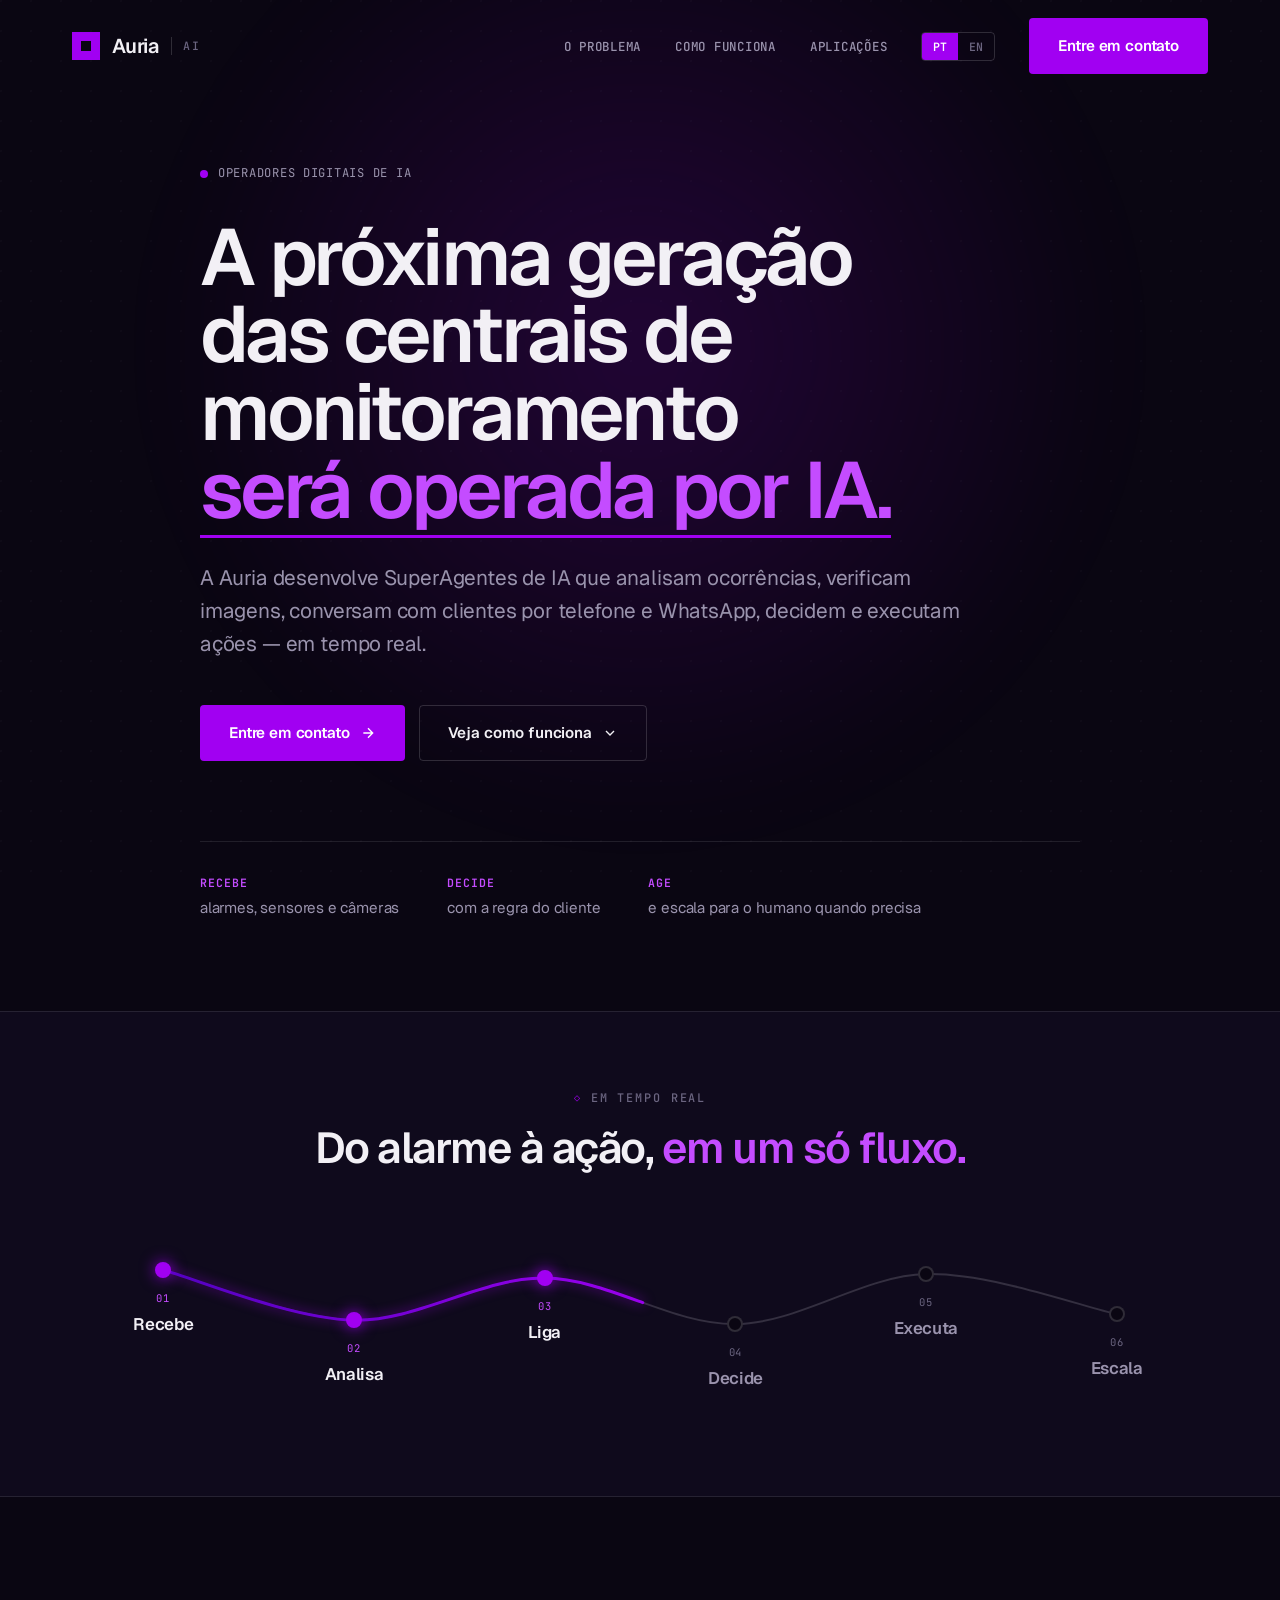
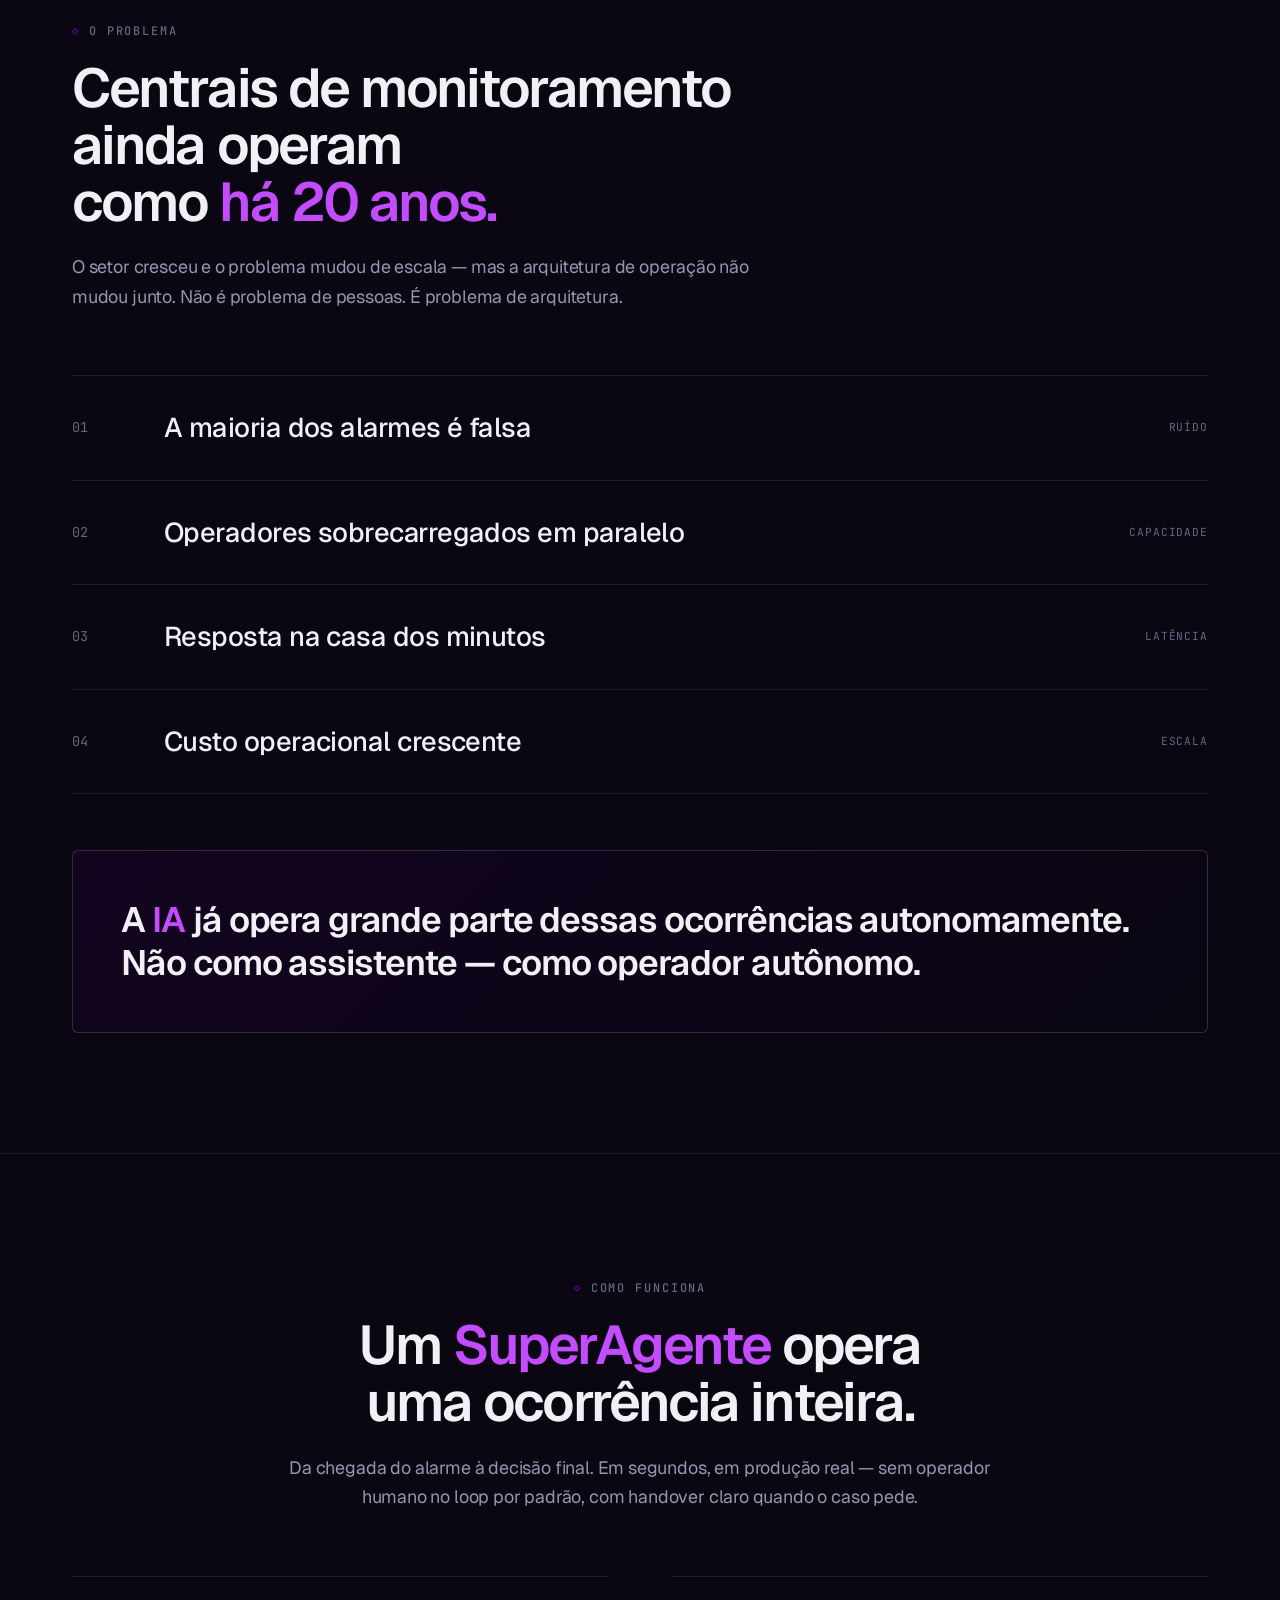
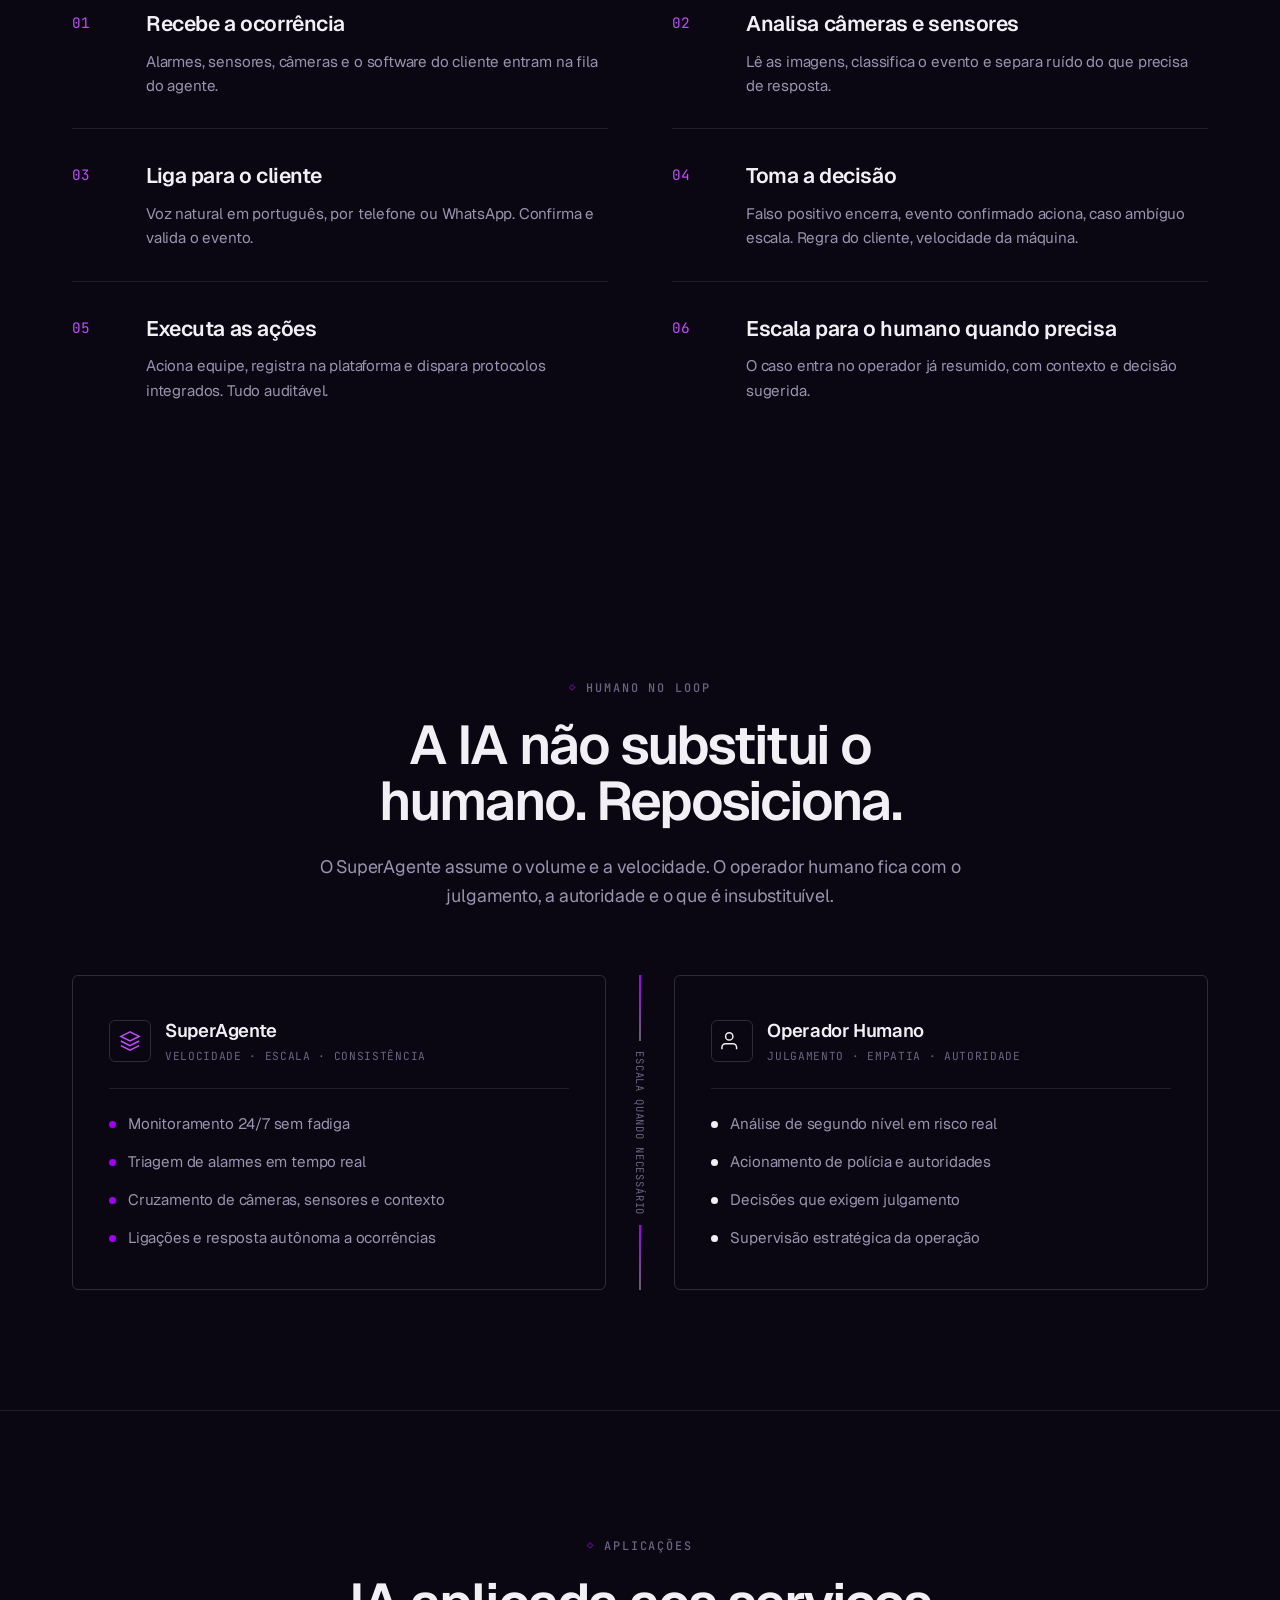
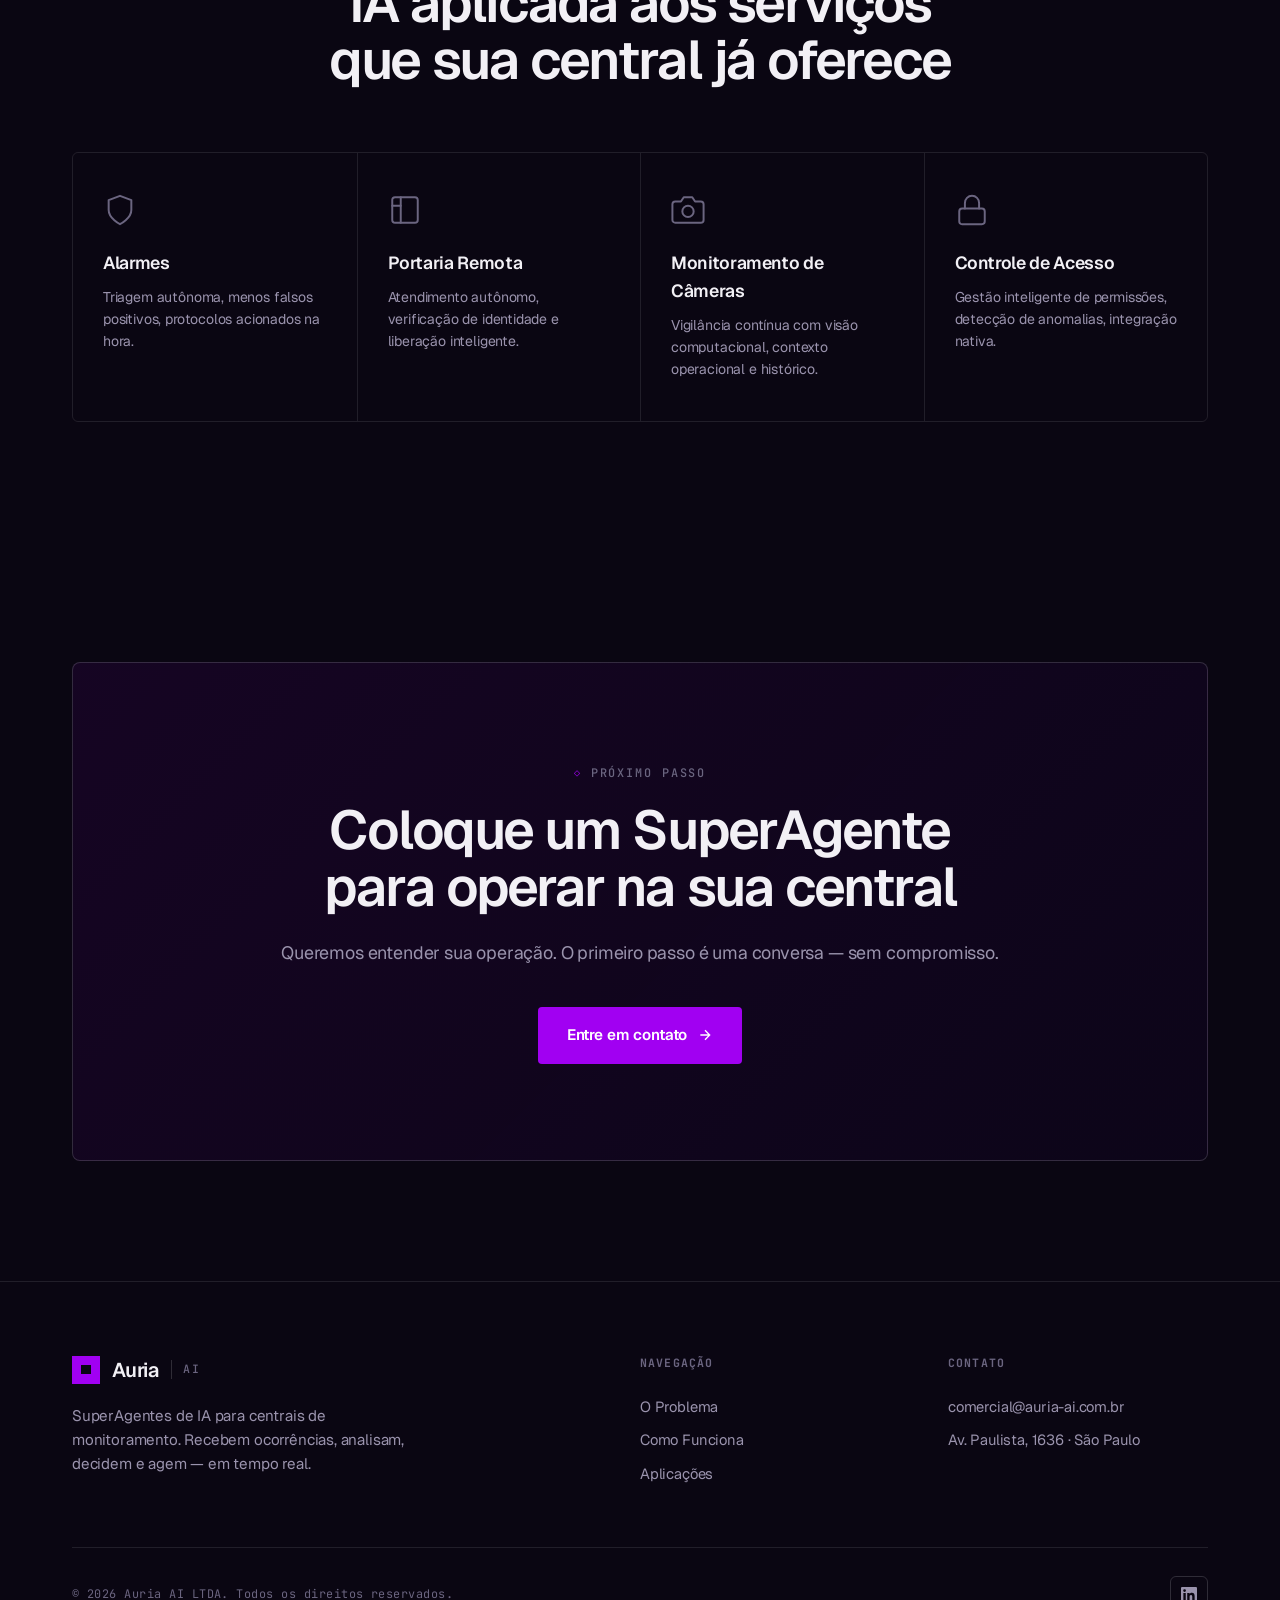
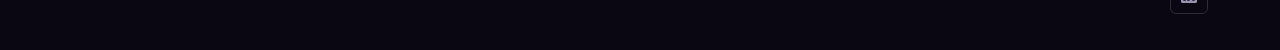
==== commit e1f93c6a: "redesign(lp): rebrand to "SuperAgentes", externalize CSS Apply the full landing-page redesign: new G" ====
--- a/index.html
+++ b/index.html
@@ -1,2007 +1,381 @@
 <!DOCTYPE html>
 <html lang="pt-BR">
 <head>
-    <meta charset="UTF-8">
-    <meta name="viewport" content="width=device-width, initial-scale=1.0">
-    <title>Auria AI — Inteligência Autônoma em Segurança</title>
-    <meta name="description" content="Auria AI — IA autônoma redefinindo segurança. Operadores virtuais para centrais de monitoramento.">
-
-    <!-- Open Graph / LinkedIn / WhatsApp -->
-    <meta property="og:type" content="website">
-    <meta property="og:url" content="https://www.auria-ai.com.br/">
-    <meta property="og:title" content="Auria AI — A IA que está redefinindo segurança">
-    <meta property="og:description" content="Operadores virtuais com inteligência autônoma para centrais de monitoramento. Observa, interpreta e age — com velocidade, precisão e escala.">
-    <meta property="og:image" content="https://www.auria-ai.com.br/og-image.png">
-    <meta property="og:locale" content="pt_BR">
-    <meta property="og:locale:alternate" content="en_US">
-
-    <!-- Twitter / X -->
-    <meta name="twitter:card" content="summary_large_image">
-    <meta name="twitter:title" content="Auria AI — A IA que está redefinindo segurança">
-    <meta name="twitter:description" content="Operadores virtuais com inteligência autônoma para centrais de monitoramento.">
-    <meta name="twitter:image" content="https://www.auria-ai.com.br/og-image.png">
-
-    <!-- Favicon (inline SVG) -->
-    <link rel="icon" type="image/svg+xml" href="data:image/svg+xml,%3Csvg xmlns='http://www.w3.org/2000/svg' viewBox='0 0 30 30'%3E%3Cdefs%3E%3ClinearGradient id='g' x1='0' y1='0' x2='1' y2='1'%3E%3Cstop offset='0%25' stop-color='%236d28d9'/%3E%3Cstop offset='100%25' stop-color='%238b5cf6'/%3E%3C/linearGradient%3E%3C/defs%3E%3Cpath fill-rule='evenodd' clip-rule='evenodd' d='M0 0H30V30H0V0ZM10 10H20V20H10V10Z' fill='url(%23g)'/%3E%3C/svg%3E">
-
-    <link rel="preconnect" href="https://fonts.googleapis.com">
-    <link rel="preconnect" href="https://fonts.gstatic.com" crossorigin>
-    <link href="https://fonts.googleapis.com/css2?family=Inter:wght@300;400;500;600;700;800;900&family=Space+Grotesk:wght@400;500;600;700&display=swap" rel="stylesheet">
-    <style>
-        :root {
-            --bg-primary: #08060e;
-            --bg-secondary: #0d0a16;
-            --bg-card: rgba(255,255,255,0.03);
-            --bg-card-hover: rgba(255,255,255,0.06);
-            --accent-1: #8b5cf6;
-            --accent-2: #a78bfa;
-            --accent-3: #6d28d9;
-            --accent-glow: rgba(139, 92, 246, 0.15);
-            --accent-cyan: #06b6d4;
-            --text-primary: #f1f0f5;
-            --text-secondary: #a8a3b5;
-            --text-muted: #6b6580;
-            --border: rgba(255,255,255,0.06);
-            --border-hover: rgba(139, 92, 246, 0.3);
-        }
-
-        * { margin: 0; padding: 0; box-sizing: border-box; }
-
-        html {
-            scroll-behavior: smooth;
-            scroll-padding-top: 80px;
-        }
-
-        body {
-            font-family: 'Inter', -apple-system, BlinkMacSystemFont, sans-serif;
-            background: var(--bg-primary);
-            color: var(--text-primary);
-            overflow-x: hidden;
-            line-height: 1.6;
-            animation: pageIn 0.8s ease-out;
-        }
-        @keyframes pageIn {
-            from { opacity: 0; transform: translateY(12px); }
-            to { opacity: 1; transform: translateY(0); }
-        }
-
-        /* ─── GLOBAL UTILITIES ─── */
-        .container {
-            max-width: 1200px;
-            margin: 0 auto;
-            padding: 0 24px;
-        }
-
-        .section-label {
-            font-family: 'Space Grotesk', sans-serif;
-            font-size: 0.72rem;
-            font-weight: 600;
-            letter-spacing: 0.2em;
-            text-transform: uppercase;
-            color: var(--text-muted);
-            margin-bottom: 20px;
-        }
-
-        .section-title {
-            font-family: 'Space Grotesk', sans-serif;
-            font-size: clamp(2.2rem, 5vw, 3.5rem);
-            font-weight: 700;
-            line-height: 1.1;
-            margin-bottom: 24px;
-            color: var(--text-primary);
-        }
-
-        .section-subtitle {
-            font-size: 1.15rem;
-            color: var(--text-secondary);
-            max-width: 620px;
-            line-height: 1.75;
-        }
-
-        /* ─── ANIMATED BG ─── */
-        .bg-grid { display: none; }
-
-        .bg-orb {
-            position: fixed;
-            border-radius: 50%;
-            filter: blur(140px);
-            opacity: 0.2;
-            pointer-events: none;
-            z-index: 0;
-        }
-        .bg-orb-1 {
-            width: 800px; height: 800px;
-            background: radial-gradient(circle, rgba(139,92,246,0.12), transparent 70%);
-            top: -300px; left: -300px;
-        }
-        .bg-orb-2 {
-            width: 600px; height: 600px;
-            background: radial-gradient(circle, rgba(6,182,212,0.06), transparent 70%);
-            bottom: -200px; right: -200px;
-        }
-
-        /* Subtle breathing on orbs */
-        .bg-orb-1 { animation: breathe 12s ease-in-out infinite; }
-        .bg-orb-2 { animation: breathe 16s ease-in-out infinite reverse; }
-        @keyframes breathe {
-            0%, 100% { opacity: 0.2; transform: scale(1); }
-            50% { opacity: 0.35; transform: scale(1.08); }
-        }
-
-        /* ─── NAVBAR ─── */
-        .navbar {
-            position: fixed;
-            top: 0; left: 0; right: 0;
-            z-index: 1000;
-            padding: 16px 0;
-            transition: all 0.3s;
-            backdrop-filter: blur(0px);
-        }
-        .navbar.scrolled {
-            background: rgba(8,6,14,0.85);
-            backdrop-filter: blur(20px);
-            border-bottom: 1px solid var(--border);
-            padding: 12px 0;
-        }
-        .navbar .container {
-            display: flex;
-            align-items: center;
-            justify-content: space-between;
-        }
-        .nav-logo {
-            font-family: 'Space Grotesk', sans-serif;
-            font-size: 1.35rem;
-            font-weight: 700;
-            color: var(--text-primary);
-            text-decoration: none;
-            display: flex;
-            align-items: center;
-            gap: 10px;
-        }
-        .nav-logo .logo-icon {
-            width: 32px; height: 32px;
-            background: linear-gradient(135deg, var(--accent-3), var(--accent-1));
-            -webkit-mask: url("data:image/svg+xml,%3Csvg xmlns='http://www.w3.org/2000/svg' viewBox='0 0 30 30'%3E%3Cpath fill-rule='evenodd' clip-rule='evenodd' d='M0 0H30V30H0V0ZM10 10H20V20H10V10Z'/%3E%3C/svg%3E") no-repeat center / contain;
-            mask: url("data:image/svg+xml,%3Csvg xmlns='http://www.w3.org/2000/svg' viewBox='0 0 30 30'%3E%3Cpath fill-rule='evenodd' clip-rule='evenodd' d='M0 0H30V30H0V0ZM10 10H20V20H10V10Z'/%3E%3C/svg%3E") no-repeat center / contain;
-        }
-        .nav-links {
-            display: flex;
-            align-items: center;
-            gap: 32px;
-            list-style: none;
-        }
-        .nav-links a {
-            color: var(--text-secondary);
-            text-decoration: none;
-            font-size: 0.9rem;
-            font-weight: 500;
-            transition: color 0.2s;
-            position: relative;
-        }
-        .nav-links a:hover { color: var(--text-primary); }
-        .nav-links a::after {
-            content: '';
-            position: absolute;
-            bottom: -4px; left: 0;
-            width: 0; height: 2px;
-            background: var(--accent-1);
-            transition: width 0.3s;
-        }
-        .nav-links a:hover::after { width: 100%; }
-        .nav-cta {
-            background: var(--accent-1);
-            color: white !important;
-            padding: 9px 22px;
-            border-radius: 100px;
-            font-weight: 600 !important;
-            font-size: 0.83rem !important;
-            transition: all 0.3s ease !important;
-        }
-        .nav-cta::after { display: none !important; }
-        .nav-cta:hover {
-            background: var(--accent-2);
-        }
-
-        /* ─── LANG TOGGLE ─── */
-        .lang-toggle {
-            display: flex;
-            align-items: center;
-            gap: 0;
-            background: var(--bg-card);
-            border: 1px solid var(--border);
-            border-radius: 8px;
-            overflow: hidden;
-            cursor: pointer;
-        }
-        .lang-btn {
-            padding: 6px 12px;
-            font-size: 0.78rem;
-            font-weight: 600;
-            font-family: 'Space Grotesk', sans-serif;
-            color: var(--text-muted);
-            background: transparent;
-            border: none;
-            cursor: pointer;
-            transition: all 0.25s;
-        }
-        .lang-btn.active {
-            background: var(--accent-1);
-            color: white;
-        }
-
-        /* ─── MOBILE NAV ─── */
-        .nav-hamburger {
-            display: none;
-            flex-direction: column;
-            gap: 5px;
-            cursor: pointer;
-            background: none;
-            border: none;
-            padding: 4px;
-        }
-        .nav-hamburger span {
-            width: 24px;
-            height: 2px;
-            background: var(--text-primary);
-            transition: all 0.3s;
-        }
-
-        /* ─── HERO ─── */
-        .hero {
-            position: relative;
-            z-index: 1;
-            min-height: 100vh;
-            display: flex;
-            align-items: center;
-            padding-top: 120px;
-            padding-bottom: 100px;
-        }
-        .hero-content {
-            text-align: center;
-            max-width: 860px;
-            margin: 0 auto;
-        }
-        .hero-badge {
-            display: inline-flex;
-            align-items: center;
-            gap: 8px;
-            background: transparent;
-            border: none;
-            padding: 0;
-            font-size: 0.78rem;
-            font-weight: 500;
-            letter-spacing: 0.05em;
-            color: var(--text-muted);
-            margin-bottom: 28px;
-            animation: fadeInUp 0.8s ease-out;
-        }
-        .hero-badge .dot {
-            width: 8px; height: 8px;
-            background: #22c55e;
-            border-radius: 50%;
-            animation: pulse-dot 2s ease-in-out infinite;
-        }
-        @keyframes pulse-dot {
-            0%, 100% { opacity: 1; box-shadow: 0 0 0 0 rgba(34,197,94,0.4); }
-            50% { opacity: 0.8; box-shadow: 0 0 0 6px rgba(34,197,94,0); }
-        }
-        .hero h1 {
-            font-family: 'Space Grotesk', sans-serif;
-            font-size: clamp(3.2rem, 7.5vw, 5.5rem);
-            font-weight: 700;
-            line-height: 1.02;
-            margin-bottom: 32px;
-            letter-spacing: -0.02em;
-            animation: fadeInUp 0.8s ease-out 0.1s both;
-        }
-        .hero h1 .gradient-text {
-            background: linear-gradient(90deg, var(--accent-2), var(--accent-1), var(--accent-2));
-            background-size: 200% auto;
-            -webkit-background-clip: text;
-            -webkit-text-fill-color: transparent;
-            background-clip: text;
-            animation: shimmer 8s ease-in-out infinite;
-        }
-        @keyframes shimmer {
-            0%, 100% { background-position: 0% center; }
-            50% { background-position: 200% center; }
-        }
-        .hero-description {
-            font-size: clamp(1.1rem, 2vw, 1.3rem);
-            color: var(--text-secondary);
-            max-width: 600px;
-            margin: 0 auto 48px;
-            line-height: 1.7;
-            animation: fadeInUp 0.8s ease-out 0.2s both;
-        }
-        .hero-buttons {
-            display: flex;
-            gap: 16px;
-            justify-content: center;
-            flex-wrap: wrap;
-            animation: fadeInUp 0.8s ease-out 0.3s both;
-        }
-        .btn-primary {
-            background: var(--accent-1);
-            color: white;
-            padding: 15px 36px;
-            border-radius: 100px;
-            font-weight: 600;
-            font-size: 0.95rem;
-            text-decoration: none;
-            display: inline-flex;
-            align-items: center;
-            gap: 10px;
-            transition: all 0.3s ease;
-            border: none;
-            cursor: pointer;
-        }
-        .btn-primary:hover {
-            background: var(--accent-2);
-            transform: none;
-            box-shadow: 0 0 40px rgba(139,92,246,0.2);
-        }
-        .btn-secondary {
-            background: transparent;
-            color: var(--text-secondary);
-            padding: 15px 36px;
-            border-radius: 100px;
-            font-weight: 600;
-            font-size: 0.95rem;
-            text-decoration: none;
-            display: inline-flex;
-            align-items: center;
-            gap: 10px;
-            border: 1px solid rgba(255,255,255,0.12);
-            transition: all 0.3s ease;
-            cursor: pointer;
-        }
-        .btn-secondary:hover {
-            border-color: rgba(255,255,255,0.25);
-            color: var(--text-primary);
-        }
-
-        /* ─── HERO VISUAL ─── */
-        .hero-visual {
-            margin-top: 60px;
-            animation: fadeInUp 1s ease-out 0.5s both;
-        }
-        .hero-mockup {
-            max-width: 900px;
-            margin: 0 auto;
-            background: transparent;
-            border: none;
-            border-radius: 0;
-            padding: 20px 0;
-            position: relative;
-        }
-        .hero-mockup::before { display: none; }
-        .mockup-grid {
-            display: grid;
-            grid-template-columns: repeat(3, 1fr);
-            gap: 16px;
-            position: relative;
-            z-index: 1;
-        }
-        .mockup-card {
-            background: rgba(255,255,255,0.03);
-            border: 1px solid rgba(255,255,255,0.05);
-            border-radius: 16px;
-            padding: 24px;
-            transition: all 0.4s ease;
-            animation: float 6s ease-in-out infinite;
-        }
-        .mockup-card:nth-child(2) { animation-delay: -2s; }
-        .mockup-card:nth-child(3) { animation-delay: -4s; }
-        @keyframes float {
-            0%, 100% { transform: translateY(0); }
-            50% { transform: translateY(-6px); }
-        }
-        .mockup-card:hover {
-            background: rgba(255,255,255,0.05);
-            border-color: rgba(255,255,255,0.08);
-        }
-        .mockup-status {
-            display: flex;
-            align-items: center;
-            gap: 8px;
-            margin-bottom: 12px;
-        }
-        .mockup-status .indicator {
-            width: 10px; height: 10px;
-            border-radius: 50%;
-            background: #22c55e;
-            box-shadow: 0 0 8px rgba(34,197,94,0.5);
-        }
-        .mockup-status .indicator.alert {
-            background: #f59e0b;
-            box-shadow: 0 0 8px rgba(245,158,11,0.5);
-            animation: pulse-dot 1.5s ease-in-out infinite;
-        }
-        .mockup-status span {
-            font-size: 0.75rem;
-            font-weight: 600;
-            color: var(--text-secondary);
-            text-transform: uppercase;
-            letter-spacing: 0.05em;
-        }
-        .mockup-label {
-            font-size: 0.85rem;
-            color: var(--text-muted);
-            margin-bottom: 4px;
-        }
-        .mockup-value {
-            font-family: 'Space Grotesk', sans-serif;
-            font-size: 1.5rem;
-            font-weight: 700;
-            color: var(--text-primary);
-        }
-        .mockup-bar {
-            height: 4px;
-            background: rgba(255,255,255,0.06);
-            border-radius: 4px;
-            margin-top: 12px;
-            overflow: hidden;
-        }
-        .mockup-bar-fill {
-            height: 100%;
-            border-radius: 4px;
-            background: linear-gradient(90deg, var(--accent-1), var(--accent-cyan));
-            animation: fillBar 3s ease-out infinite;
-        }
-        @keyframes fillBar {
-            0% { width: 0%; }
-            50% { width: 85%; }
-            100% { width: 100%; }
-        }
-
-        /* ─── ABOUT SECTION ─── */
-        .about {
-            position: relative;
-            z-index: 1;
-            padding: 100px 0;
-        }
-        .about-grid {
-            display: grid;
-            grid-template-columns: 1fr 1fr;
-            gap: 80px;
-            align-items: center;
-        }
-        .about-visual {
-            position: relative;
-        }
-        .about-visual-inner {
-            width: 100%;
-            aspect-ratio: 1;
-            max-width: 440px;
-            margin: 0 auto;
-            position: relative;
-        }
-        .about-ring {
-            position: absolute;
-            border: 1px solid var(--border);
-            border-radius: 50%;
-            animation: spin-slow 30s linear infinite;
-        }
-        .about-ring-1 { inset: 0; }
-        .about-ring-2 { inset: 15%; border-color: rgba(139,92,246,0.15); animation-direction: reverse; animation-duration: 25s; }
-        .about-ring-3 { inset: 30%; border-color: rgba(6,182,212,0.1); animation-duration: 20s; }
-        @keyframes spin-slow { to { transform: rotate(360deg); } }
-        .about-core {
-            position: absolute;
-            inset: 38%;
-            background: var(--accent-1);
-            border-radius: 50%;
-            display: flex;
-            align-items: center;
-            justify-content: center;
-            box-shadow: 0 0 60px rgba(139,92,246,0.15);
-        }
-        .about-core svg { width: 40%; height: 40%; }
-        .about-node {
-            position: absolute;
-            width: 8px; height: 8px;
-            background: var(--accent-2);
-            border-radius: 50%;
-            box-shadow: none;
-            opacity: 0.5;
-        }
-        .about-node:nth-child(5) { top: 0; left: 50%; transform: translateX(-50%); }
-        .about-node:nth-child(6) { bottom: 0; left: 50%; transform: translateX(-50%); }
-        .about-node:nth-child(7) { left: 0; top: 50%; transform: translateY(-50%); }
-        .about-node:nth-child(8) { right: 0; top: 50%; transform: translateY(-50%); }
-
-        /* ─── FEATURES ─── */
-        .features {
-            position: relative;
-            z-index: 1;
-            padding: 100px 0;
-        }
-        .features-header {
-            text-align: center;
-            margin-bottom: 48px;
-        }
-        .features-header .section-subtitle {
-            margin: 0 auto;
-        }
-        .features-grid {
-            display: grid;
-            grid-template-columns: repeat(2, 1fr);
-            gap: 20px;
-        }
-        .feature-card {
-            background: transparent;
-            border: none;
-            border-top: 1px solid rgba(255,255,255,0.06);
-            border-radius: 0;
-            padding: 32px 0;
-            transition: all 0.4s ease;
-            position: relative;
-        }
-        .feature-card::before { display: none; }
-        .feature-card:hover {
-            border-color: rgba(255,255,255,0.1);
-        }
-        .feature-icon {
-            width: 36px; height: 36px;
-            background: transparent;
-            border: none;
-            display: flex;
-            align-items: center;
-            justify-content: center;
-            margin-bottom: 20px;
-        }
-        .feature-icon svg {
-            width: 28px; height: 28px;
-            stroke: var(--accent-2);
-            fill: none;
-            stroke-width: 1.5;
-            stroke-linecap: round;
-            stroke-linejoin: round;
-        }
-        .feature-card h3 {
-            font-family: 'Space Grotesk', sans-serif;
-            font-size: 1.2rem;
-            font-weight: 600;
-            margin-bottom: 10px;
-            color: var(--text-primary);
-        }
-        .feature-card p {
-            font-size: 0.95rem;
-            color: var(--text-secondary);
-            line-height: 1.65;
-        }
-
-        /* ─── HOW IT WORKS ─── */
-        .how-it-works {
-            position: relative;
-            z-index: 1;
-            padding: 88px 0;
-        }
-        .how-it-works-header {
-            text-align: center;
-            margin-bottom: 56px;
-        }
-        .how-it-works-header .section-subtitle {
-            margin: 0 auto;
-        }
-        .steps-container {
-            display: grid;
-            grid-template-columns: repeat(2, 1fr);
-            gap: 24px;
-            position: relative;
-            max-width: 480px;
-            margin: 0 auto;
-        }
-        .steps-container::before {
-            content: '';
-            position: absolute;
-            top: 36px;
-            left: 25%;
-            right: 25%;
-            height: 1px;
-            background: rgba(255,255,255,0.06);
-            z-index: 0;
-        }
-        .step-card {
-            text-align: center;
-            position: relative;
-            z-index: 1;
-        }
-        .step-number {
-            width: 72px; height: 72px;
-            border-radius: 50%;
-            background: transparent;
-            border: 1px solid rgba(255,255,255,0.1);
-            display: flex;
-            align-items: center;
-            justify-content: center;
-            margin: 0 auto 28px;
-            position: relative;
-        }
-        .step-number::after { display: none; }
-        .step-number svg {
-            width: 28px; height: 28px;
-            stroke: var(--text-secondary);
-            fill: none;
-            stroke-width: 1.5;
-            stroke-linecap: round;
-            stroke-linejoin: round;
-            position: relative;
-            z-index: 1;
-        }
-        .step-card h3 {
-            font-family: 'Space Grotesk', sans-serif;
-            font-size: 1.05rem;
-            font-weight: 600;
-            margin-bottom: 8px;
-            color: var(--text-primary);
-        }
-        .step-card p {
-            font-size: 0.88rem;
-            color: var(--text-secondary);
-            line-height: 1.6;
-        }
-
-        /* ─── SECURITY IN A BOX ─── */
-        .product {
-            position: relative;
-            z-index: 1;
-            padding: 88px 0;
-        }
-        .product-wrapper {
-            background: transparent;
-            border: none;
-            border-radius: 0;
-            padding: 0;
-            position: relative;
-        }
-        .product-wrapper::before { display: none; }
-        .product-grid {
-            display: grid;
-            grid-template-columns: 1fr 1fr;
-            gap: 60px;
-            align-items: center;
-            position: relative;
-            z-index: 1;
-        }
-        .product-features {
-            display: flex;
-            flex-direction: column;
-            gap: 24px;
-            margin-top: 32px;
-        }
-        .product-feature {
-            display: flex;
-            gap: 16px;
-            align-items: flex-start;
-        }
-        .product-feature-icon {
-            width: 32px; height: 32px;
-            min-width: 32px;
-            background: transparent;
-            border: none;
-            display: flex;
-            align-items: center;
-            justify-content: center;
-            margin-top: 2px;
-        }
-        .product-feature-icon svg {
-            width: 22px; height: 22px;
-            stroke: var(--accent-2);
-            fill: none;
-            stroke-width: 1.5;
-        }
-        .product-feature h4 {
-            font-family: 'Space Grotesk', sans-serif;
-            font-weight: 600;
-            font-size: 1rem;
-            color: var(--text-primary);
-            margin-bottom: 4px;
-        }
-        .product-feature p {
-            font-size: 0.9rem;
-            color: var(--text-secondary);
-            line-height: 1.6;
-        }
-        .product-visual {
-            display: flex;
-            flex-direction: column;
-            gap: 16px;
-        }
-        .product-metric-card {
-            background: transparent;
-            border: none;
-            border-bottom: 1px solid rgba(255,255,255,0.06);
-            border-radius: 0;
-            padding: 20px 0;
-            display: flex;
-            justify-content: space-between;
-            align-items: center;
-            transition: all 0.3s;
-        }
-        .product-metric-card:hover {
-            border-color: rgba(255,255,255,0.1);
-        }
-        .product-metric-card:last-child { border-bottom: none; }
-        .pmc-label {
-            font-size: 0.85rem;
-            color: var(--text-muted);
-            margin-bottom: 4px;
-        }
-        .pmc-value {
-            font-family: 'Space Grotesk', sans-serif;
-            font-size: 1.3rem;
-            font-weight: 700;
-        }
-        .pmc-badge {
-            padding: 4px 12px;
-            border-radius: 100px;
-            font-size: 0.75rem;
-            font-weight: 600;
-        }
-        .pmc-badge.green { background: transparent; color: var(--text-muted); border: 1px solid rgba(255,255,255,0.08); }
-        .pmc-badge.cyan { background: transparent; color: var(--text-muted); border: 1px solid rgba(255,255,255,0.08); }
-        .pmc-badge.purple { background: transparent; color: var(--text-muted); border: 1px solid rgba(255,255,255,0.08); }
-
-        /* ─── ARTICLES ─── */
-        .articles {
-            position: relative;
-            z-index: 1;
-            padding: 88px 0;
-        }
-        .articles-header {
-            display: flex;
-            justify-content: space-between;
-            align-items: flex-end;
-            margin-bottom: 48px;
-        }
-        .articles-grid {
-            display: grid;
-            grid-template-columns: repeat(3, 1fr);
-            gap: 20px;
-        }
-        .article-card {
-            background: transparent;
-            border: 1px solid rgba(255,255,255,0.06);
-            border-radius: 16px;
-            overflow: hidden;
-            transition: all 0.4s ease;
-            text-decoration: none;
-            color: inherit;
-            display: flex;
-            flex-direction: column;
-        }
-        .article-card:hover {
-            border-color: rgba(255,255,255,0.12);
-        }
-        .article-thumb {
-            height: 180px;
-            background: linear-gradient(135deg, rgba(139,92,246,0.1), rgba(6,182,212,0.05));
-            display: flex;
-            align-items: center;
-            justify-content: center;
-            position: relative;
-            overflow: hidden;
-        }
-        .article-thumb::before {
-            content: '';
-            position: absolute;
-            inset: 0;
-            background: repeating-linear-gradient(
-                0deg,
-                transparent,
-                transparent 20px,
-                rgba(255,255,255,0.02) 20px,
-                rgba(255,255,255,0.02) 21px
-            );
-        }
-        .article-thumb svg {
-            width: 48px; height: 48px;
-            stroke: var(--accent-2);
-            fill: none;
-            stroke-width: 1;
-            opacity: 0.5;
-        }
-        .article-body {
-            padding: 28px;
-            flex: 1;
-            display: flex;
-            flex-direction: column;
-        }
-        .article-tag {
-            font-size: 0.72rem;
-            font-weight: 600;
-            text-transform: uppercase;
-            letter-spacing: 0.1em;
-            color: var(--accent-2);
-            margin-bottom: 12px;
-        }
-        .article-body h3 {
-            font-family: 'Space Grotesk', sans-serif;
-            font-size: 1.1rem;
-            font-weight: 600;
-            line-height: 1.35;
-            margin-bottom: 12px;
-            color: var(--text-primary);
-        }
-        .article-body p {
-            font-size: 0.88rem;
-            color: var(--text-secondary);
-            line-height: 1.6;
-            flex: 1;
-        }
-        .article-read-more {
-            display: inline-flex;
-            align-items: center;
-            gap: 6px;
-            font-size: 0.85rem;
-            font-weight: 600;
-            color: var(--accent-2);
-            margin-top: 16px;
-            transition: gap 0.2s;
-        }
-        .article-card:hover .article-read-more { gap: 10px; }
-
-        /* ─── CTA ─── */
-        .cta {
-            position: relative;
-            z-index: 1;
-            padding: 88px 0;
-        }
-        .cta-box {
-            background: transparent;
-            border: none;
-            border-top: 1px solid rgba(255,255,255,0.06);
-            border-radius: 0;
-            padding: 100px 0;
-            text-align: center;
-            position: relative;
-        }
-        .cta-box::before { display: none; }
-        .cta-box .section-title {
-            position: relative;
-            z-index: 1;
-        }
-        .cta-box .section-subtitle {
-            margin: 0 auto 40px;
-            position: relative;
-            z-index: 1;
-        }
-        .cta-box .btn-primary {
-            position: relative;
-            z-index: 1;
-            font-size: 1.05rem;
-            padding: 16px 40px;
-        }
-
-        /* ─── FOOTER ─── */
-        .footer {
-            position: relative;
-            z-index: 1;
-            padding: 60px 0 30px;
-            border-top: 1px solid var(--border);
-        }
-        .footer-top {
-            display: grid;
-            grid-template-columns: 2fr 1fr 1fr 1fr;
-            gap: 48px;
-            margin-bottom: 48px;
-        }
-        .footer-brand .nav-logo { margin-bottom: 16px; }
-        .footer-brand p {
-            font-size: 0.9rem;
-            color: var(--text-secondary);
-            line-height: 1.6;
-            max-width: 320px;
-        }
-        .footer-col h4 {
-            font-family: 'Space Grotesk', sans-serif;
-            font-size: 0.85rem;
-            font-weight: 600;
-            text-transform: uppercase;
-            letter-spacing: 0.1em;
-            color: var(--text-muted);
-            margin-bottom: 16px;
-        }
-        .footer-col a {
-            display: block;
-            font-size: 0.9rem;
-            color: var(--text-secondary);
-            text-decoration: none;
-            padding: 4px 0;
-            transition: color 0.2s;
-        }
-        .footer-col a:hover { color: var(--text-primary); }
-        .footer-bottom {
-            display: flex;
-            justify-content: space-between;
-            align-items: center;
-            padding-top: 24px;
-            border-top: 1px solid var(--border);
-            font-size: 0.82rem;
-            color: var(--text-muted);
-        }
-        .footer-social {
-            display: flex;
-            gap: 16px;
-        }
-        .footer-social a {
-            width: 36px; height: 36px;
-            display: flex;
-            align-items: center;
-            justify-content: center;
-            border-radius: 8px;
-            background: var(--bg-card);
-            border: 1px solid var(--border);
-            color: var(--text-secondary);
-            text-decoration: none;
-            transition: all 0.2s;
-        }
-        .footer-social a:hover {
-            border-color: var(--border-hover);
-            color: var(--accent-2);
-        }
-
-        /* ─── BEFORE / AFTER ─── */
-        .before-after {
-            position: relative;
-            z-index: 1;
-            padding: 100px 0;
-        }
-        .before-after-header {
-            text-align: center;
-            margin-bottom: 56px;
-        }
-        .before-after-header .section-subtitle {
-            margin: 0 auto;
-        }
-        .ba-grid {
-            display: grid;
-            grid-template-columns: 1fr 1fr;
-            gap: 1px;
-            background: rgba(255,255,255,0.06);
-            border-radius: 20px;
-            overflow: hidden;
-            max-width: 900px;
-            margin: 0 auto;
-        }
-        .ba-column {
-            padding: 48px 44px;
-            background: var(--bg-primary);
-        }
-        .ba-column-label {
-            font-family: 'Space Grotesk', sans-serif;
-            font-size: 0.7rem;
-            font-weight: 600;
-            letter-spacing: 0.2em;
-            text-transform: uppercase;
-            margin-bottom: 32px;
-        }
-        .ba-column.before .ba-column-label { color: var(--text-muted); }
-        .ba-column.after .ba-column-label { color: var(--accent-2); }
-        .ba-items {
-            list-style: none;
-            display: flex;
-            flex-direction: column;
-            gap: 20px;
-        }
-        .ba-item {
-            font-size: 0.95rem;
-            line-height: 1.55;
-            display: flex;
-            align-items: flex-start;
-            gap: 14px;
-        }
-        .ba-column.before .ba-item { color: var(--text-muted); }
-        .ba-column.after .ba-item { color: var(--text-secondary); }
-        .ba-item-icon {
-            min-width: 20px;
-            margin-top: 2px;
-            display: flex;
-            align-items: center;
-            justify-content: center;
-        }
-        .ba-item-icon svg {
-            width: 16px; height: 16px;
-            fill: none;
-            stroke-width: 2;
-            stroke-linecap: round;
-            stroke-linejoin: round;
-        }
-        .ba-column.before .ba-item-icon svg { stroke: rgba(255,255,255,0.2); }
-        .ba-column.after .ba-item-icon svg { stroke: var(--accent-2); }
-
-        @media (max-width: 768px) {
-            .ba-grid { grid-template-columns: 1fr; }
-            .ba-column { padding: 36px 28px; }
-        }
-
-        /* ─── USE CASES ─── */
-        .use-cases {
-            position: relative;
-            z-index: 1;
-            padding: 100px 0;
-        }
-        .use-cases-header {
-            text-align: center;
-            margin-bottom: 56px;
-        }
-        .use-cases-header .section-subtitle {
-            margin: 0 auto;
-        }
-        .uc-grid {
-            display: grid;
-            grid-template-columns: repeat(4, 1fr);
-            gap: 0;
-            max-width: 960px;
-            margin: 0 auto;
-        }
-        .uc-card {
-            text-align: center;
-            padding: 40px 24px;
-            border-left: 1px solid rgba(255,255,255,0.06);
-            transition: all 0.4s ease;
-        }
-        .uc-card:first-child { border-left: none; }
-        .uc-card:hover {
-            background: rgba(255,255,255,0.02);
-        }
-        .uc-icon {
-            margin-bottom: 24px;
-        }
-        .uc-icon svg {
-            width: 32px; height: 32px;
-            stroke: var(--text-muted);
-            fill: none;
-            stroke-width: 1.5;
-            stroke-linecap: round;
-            stroke-linejoin: round;
-            transition: stroke 0.3s;
-        }
-        .uc-card:hover .uc-icon svg { stroke: var(--accent-2); }
-        .uc-card h3 {
-            font-family: 'Space Grotesk', sans-serif;
-            font-size: 1rem;
-            font-weight: 600;
-            color: var(--text-primary);
-            margin-bottom: 10px;
-        }
-        .uc-card p {
-            font-size: 0.85rem;
-            color: var(--text-muted);
-            line-height: 1.55;
-        }
-
-        @media (max-width: 768px) {
-            .uc-grid { grid-template-columns: repeat(2, 1fr); }
-            .uc-card { border-bottom: 1px solid rgba(255,255,255,0.06); }
-            .uc-card:nth-child(2n+1) { border-left: none; }
-        }
-        @media (max-width: 480px) {
-            .uc-grid { grid-template-columns: 1fr; }
-            .uc-card { border-left: none; border-bottom: 1px solid rgba(255,255,255,0.06); }
-            .uc-card:last-child { border-bottom: none; }
-        }
-
-        /* ─── FAQ ─── */
-        .faq {
-            position: relative;
-            z-index: 1;
-            padding: 100px 0;
-        }
-        .faq-header {
-            text-align: center;
-            margin-bottom: 48px;
-        }
-        .faq-list {
-            max-width: 720px;
-            margin: 0 auto;
-        }
-        .faq-item {
-            border-bottom: 1px solid rgba(255,255,255,0.06);
-        }
-        .faq-question {
-            width: 100%;
-            background: transparent;
-            border: none;
-            color: var(--text-primary);
-            font-family: 'Space Grotesk', sans-serif;
-            font-size: 1.05rem;
-            font-weight: 600;
-            text-align: left;
-            padding: 28px 0;
-            cursor: pointer;
-            display: flex;
-            justify-content: space-between;
-            align-items: center;
-            gap: 20px;
-            transition: color 0.2s;
-        }
-        .faq-question:hover { color: var(--accent-2); }
-        .faq-question svg {
-            min-width: 20px;
-            width: 20px; height: 20px;
-            stroke: var(--text-muted);
-            fill: none;
-            stroke-width: 1.5;
-            transition: transform 0.3s ease;
-        }
-        .faq-item.open .faq-question svg {
-            transform: rotate(45deg);
-        }
-        .faq-answer {
-            max-height: 0;
-            overflow: hidden;
-            transition: max-height 0.4s ease, padding 0.3s ease;
-        }
-        .faq-item.open .faq-answer {
-            max-height: 300px;
-        }
-        .faq-answer p {
-            font-size: 0.95rem;
-            color: var(--text-secondary);
-            line-height: 1.7;
-            padding-bottom: 28px;
-        }
-
-        /* ─── HUMAN IN THE LOOP ─── */
-        .hitl {
-            position: relative;
-            z-index: 1;
-            padding: 88px 0;
-        }
-        .hitl-header {
-            text-align: center;
-            margin-bottom: 48px;
-        }
-        .hitl-header .section-subtitle {
-            margin: 0 auto;
-        }
-        .hitl-diagram {
-            max-width: 900px;
-            margin: 0 auto;
-            display: grid;
-            grid-template-columns: 1fr auto 1fr;
-            gap: 0;
-            align-items: stretch;
-        }
-        .hitl-column {
-            background: transparent;
-            border: 1px solid rgba(255,255,255,0.06);
-            border-radius: 20px;
-            padding: 40px 36px;
-            transition: all 0.4s ease;
-        }
-        .hitl-column:hover {
-            border-color: rgba(255,255,255,0.1);
-        }
-        .hitl-column-header {
-            display: flex;
-            align-items: center;
-            gap: 14px;
-            margin-bottom: 28px;
-            padding-bottom: 20px;
-            border-bottom: 1px solid var(--border);
-        }
-        .hitl-column-icon {
-            width: 44px; height: 44px;
-            min-width: 44px;
-            border-radius: 12px;
-            display: flex;
-            align-items: center;
-            justify-content: center;
-        }
-        .hitl-column-icon.ai {
-            background: transparent;
-            border: none;
-        }
-        .hitl-column-icon.human {
-            background: transparent;
-            border: none;
-        }
-        .hitl-column-icon svg {
-            width: 22px; height: 22px;
-            fill: none;
-            stroke-width: 1.5;
-            stroke-linecap: round;
-            stroke-linejoin: round;
-        }
-        .hitl-column-icon.ai svg { stroke: var(--accent-2); }
-        .hitl-column-icon.human svg { stroke: #22c55e; }
-        .hitl-column-title {
-            font-family: 'Space Grotesk', sans-serif;
-            font-size: 1.15rem;
-            font-weight: 600;
-        }
-        .hitl-column-subtitle {
-            font-size: 0.8rem;
-            color: var(--text-muted);
-            margin-top: 2px;
-        }
-        .hitl-items {
-            list-style: none;
-            display: flex;
-            flex-direction: column;
-            gap: 16px;
-        }
-        .hitl-item {
-            display: flex;
-            align-items: flex-start;
-            gap: 12px;
-            font-size: 0.92rem;
-            color: var(--text-secondary);
-            line-height: 1.5;
-        }
-        .hitl-item-dot {
-            width: 8px; height: 8px;
-            min-width: 8px;
-            border-radius: 50%;
-            margin-top: 6px;
-        }
-        .hitl-item-dot.ai {
-            background: var(--accent-1);
-            box-shadow: 0 0 8px rgba(139,92,246,0.4);
-        }
-        .hitl-item-dot.human {
-            background: #22c55e;
-            box-shadow: 0 0 8px rgba(34,197,94,0.4);
-        }
-        .hitl-bridge {
-            display: flex;
-            flex-direction: column;
-            align-items: center;
-            justify-content: center;
-            padding: 0 20px;
-            position: relative;
-        }
-        .hitl-bridge-line {
-            width: 2px;
-            flex: 1;
-            background: linear-gradient(180deg, var(--accent-1), #22c55e);
-            border-radius: 2px;
-            position: relative;
-        }
-        .hitl-bridge-label {
-            background: var(--bg-primary);
-            border: 1px solid var(--border);
-            border-radius: 10px;
-            padding: 10px 16px;
-            font-family: 'Space Grotesk', sans-serif;
-            font-size: 0.72rem;
-            font-weight: 600;
-            text-transform: uppercase;
-            letter-spacing: 0.1em;
-            color: var(--text-muted);
-            white-space: nowrap;
-            position: relative;
-            z-index: 1;
-        }
-        .hitl-bridge-arrow {
-            width: 24px;
-            height: 24px;
-            display: flex;
-            align-items: center;
-            justify-content: center;
-        }
-        .hitl-bridge-arrow svg {
-            stroke: var(--text-muted);
-            fill: none;
-            stroke-width: 1.5;
-        }
-
-        @media (max-width: 768px) {
-            .hitl-diagram {
-                grid-template-columns: 1fr;
-                gap: 0;
-            }
-            .hitl-bridge {
-                flex-direction: row;
-                padding: 16px 0;
-                gap: 12px;
-            }
-            .hitl-bridge-line {
-                width: auto;
-                height: 2px;
-                flex: 1;
-            }
-            .hitl-bridge-arrow { transform: rotate(90deg); }
-        }
-
-        /* ─── ANIMATIONS ─── */
-        @keyframes fadeInUp {
-            from { opacity: 0; transform: translateY(24px); }
-            to { opacity: 1; transform: translateY(0); }
-        }
-        .fade-in {
-            opacity: 0;
-            transform: translateY(24px);
-            transition: all 0.6s ease-out;
-        }
-        .fade-in.visible {
-            opacity: 1;
-            transform: translateY(0);
-        }
-
-        /* ─── RESPONSIVE ─── */
-        @media (max-width: 1024px) {
-            .about-grid { grid-template-columns: 1fr; gap: 48px; }
-            .about-visual { order: -1; }
-            .about-visual-inner { max-width: 320px; }
-            .product-grid { grid-template-columns: 1fr; gap: 40px; }
-            .steps-container { max-width: 100%; }
-            .steps-container::before { display: none; }
-            .footer-top { grid-template-columns: 1fr 1fr; }
-        }
-        @media (max-width: 768px) {
-            .nav-links { display: none; }
-            .nav-hamburger { display: flex; }
-            .nav-links.open {
-                display: flex;
-                flex-direction: column;
-                position: absolute;
-                top: 100%; left: 0; right: 0;
-                background: rgba(8,6,14,0.95);
-                backdrop-filter: blur(20px);
-                padding: 24px;
-                gap: 16px;
-                border-bottom: 1px solid var(--border);
-            }
-            .features-grid { grid-template-columns: 1fr; }
-            .articles-grid { grid-template-columns: 1fr; }
-            .product-wrapper { padding: 32px; }
-            .cta-box { padding: 48px 24px; }
-            .mockup-grid { grid-template-columns: 1fr; }
-            .hero h1 { font-size: 2.4rem; }
-            .footer-top { grid-template-columns: 1fr; gap: 32px; }
-            .articles-header { flex-direction: column; align-items: flex-start; gap: 16px; }
-        }
-        @media (max-width: 480px) {
-            .steps-container { grid-template-columns: 1fr; }
-        }
-
-        @media (prefers-reduced-motion: reduce) {
-            *, *::before, *::after {
-                animation-duration: 0.01ms !important;
-                animation-iteration-count: 1 !important;
-                transition-duration: 0.01ms !important;
-            }
-        }
-    </style>
+<meta charset="UTF-8">
+<meta name="viewport" content="width=device-width, initial-scale=1.0">
+<title>Auria AI — SuperAgentes de IA para centrais de monitoramento</title>
+<meta name="description" content="A Auria desenvolve SuperAgentes de IA que recebem ocorrências, analisam câmeras, ligam para clientes, decidem e executam ações — em tempo real. Já em produção, 24/7.">
+
+<meta property="og:type" content="website">
+<meta property="og:url" content="https://www.auria-ai.com.br/">
+<meta property="og:title" content="Auria AI — A próxima geração das centrais de monitoramento será operada por IA">
+<meta property="og:description" content="SuperAgentes de IA que recebem ocorrências, analisam imagens, conversam com clientes e executam ações — em tempo real.">
+<meta property="og:image" content="https://www.auria-ai.com.br/og-image.png">
+<meta property="og:locale" content="pt_BR">
+<meta property="og:locale:alternate" content="en_US">
+<meta name="twitter:card" content="summary_large_image">
+<meta name="twitter:title" content="Auria AI — A próxima geração das centrais de monitoramento será operada por IA">
+<meta name="twitter:image" content="https://www.auria-ai.com.br/og-image.png">
+
+<link rel="icon" type="image/svg+xml" href="data:image/svg+xml,%3Csvg xmlns='http://www.w3.org/2000/svg' viewBox='0 0 30 30'%3E%3Cpath fill-rule='evenodd' clip-rule='evenodd' d='M0 0H30V30H0V0ZM10 10H20V20H10V10Z' fill='%23A100F2'/%3E%3C/svg%3E">
+
+<link rel="preconnect" href="https://fonts.googleapis.com">
+<link rel="preconnect" href="https://fonts.gstatic.com" crossorigin>
+<link rel="stylesheet" href="styles.css">
 </head>
 <body>
 
-<div class="bg-grid"></div>
-<div class="bg-orb bg-orb-1"></div>
-<div class="bg-orb bg-orb-2"></div>
-
-<!-- ─── NAVBAR ─── -->
-<nav class="navbar" id="navbar">
-    <div class="container">
-        <a href="#" class="nav-logo">
-            <div class="logo-icon" aria-label="Auria AI"></div>
-            AURIA AI
-        </a>
-        <ul class="nav-links" id="navLinks">
-            <li><a href="#solution" data-pt="O que Fazemos" data-en="What We Do">O que Fazemos</a></li>
-            <li><a href="#product" data-pt="Como Opera" data-en="How It Operates">Como Opera</a></li>
-            <li><a href="#articles" data-pt="Artigos" data-en="Articles">Artigos</a></li>
-            <li>
-                <div class="lang-toggle">
-                    <button class="lang-btn active" id="langPt" onclick="setLang('pt')">PT</button>
-                    <button class="lang-btn" id="langEn" onclick="setLang('en')">EN</button>
-                </div>
-            </li>
-            <li><a href="#cta" class="nav-cta" data-pt="Fale Conosco" data-en="Get in Touch">Fale Conosco</a></li>
+<!-- ═══ NAV ═══ -->
+<nav class="nav" id="nav">
+  <div class="container">
+    <a href="#top" class="logo"><span class="logo__mark"><i></i></span>Auria<span class="logo__sub">AI</span></a>
+    <ul class="nav-links" id="navLinks">
+      <li><a href="#problema" data-pt="O Problema" data-en="The Problem">O Problema</a></li>
+      <li><a href="#como-funciona" data-pt="Como Funciona" data-en="How It Works">Como Funciona</a></li>
+      <li><a href="#aplicacoes" data-pt="Aplicações" data-en="Applications">Aplicações</a></li>
+      <li>
+        <div class="lang">
+          <button id="langPt" class="active" onclick="setLang('pt')">PT</button>
+          <button id="langEn" onclick="setLang('en')">EN</button>
+        </div>
+      </li>
+      <li><a href="#contato" class="btn btn-primary" data-pt="Entre em contato" data-en="Get in touch">Entre em contato</a></li>
+    </ul>
+    <button class="nav-burger" onclick="document.getElementById('navLinks').classList.toggle('open')" aria-label="Menu"><span></span><span></span><span></span></button>
+  </div>
+</nav>
+
+<!-- ═══ HERO ═══ -->
+<header class="hero" id="top">
+  <div class="hero__glow"></div>
+  <div class="container">
+    <div class="hero__badge"><span class="dot"></span><span data-pt="Operadores Digitais de IA" data-en="Digital AI Operators">Operadores Digitais de IA</span></div>
+    <h1 class="h-display">
+      <span data-pt="A próxima geração das centrais de monitoramento " data-en="The next generation of monitoring centers ">A próxima geração das centrais de monitoramento </span><em data-pt="será operada por IA." data-en="will be operated by AI.">será operada por IA.</em>
+    </h1>
+    <p class="lead" data-pt="A Auria desenvolve SuperAgentes de IA que analisam ocorrências, verificam imagens, conversam com clientes por telefone e WhatsApp, decidem e executam ações — em tempo real." data-en="Auria builds AI SuperAgents that analyze events, verify footage, talk to clients by phone and WhatsApp, decide and execute actions — in real time.">A Auria desenvolve SuperAgentes de IA que analisam ocorrências, verificam imagens, conversam com clientes por telefone e WhatsApp, decidem e executam ações — em tempo real.</p>
+    <div class="hero__actions">
+      <a href="#contato" class="btn btn-primary" data-pt="Entre em contato" data-en="Get in touch">Entre em contato <svg viewBox="0 0 24 24" fill="none" stroke="currentColor" stroke-width="2"><path d="M5 12h14M12 5l7 7-7 7"/></svg></a>
+      <a href="#como-funciona" class="btn btn-ghost" data-pt="Veja como funciona" data-en="See how it works">Veja como funciona <svg viewBox="0 0 24 24" fill="none" stroke="currentColor" stroke-width="2"><path d="M6 9l6 6 6-6"/></svg></a>
+    </div>
+    <div class="hero__signals">
+      <div class="hero__signal"><b data-pt="Recebe" data-en="Receives">Recebe</b><span data-pt="alarmes, sensores e câmeras" data-en="alarms, sensors and cameras">alarmes, sensores e câmeras</span></div>
+      <div class="hero__signal"><b data-pt="Decide" data-en="Decides">Decide</b><span data-pt="com a regra do cliente" data-en="by the client's rules">com a regra do cliente</span></div>
+      <div class="hero__signal"><b data-pt="Age" data-en="Acts">Age</b><span data-pt="e escala para o humano quando precisa" data-en="and escalates to a human when needed">e escala para o humano quando precisa</span></div>
+    </div>
+  </div>
+</header>
+
+<!-- ═══ PIPELINE ═══ -->
+<section class="pipe-band reveal">
+  <div class="container">
+    <div class="pipe-head">
+      <span class="kicker" data-pt="Em Tempo Real" data-en="In Real Time">Em Tempo Real</span>
+      <h2 class="pipe-title"><span data-pt="Do alarme à ação, " data-en="From alarm to action, ">Do alarme à ação, </span><em data-pt="em um só fluxo." data-en="in a single flow.">em um só fluxo.</em></h2>
+    </div>
+    <div class="pipe" id="pipe">
+      <svg class="pipe-svg" id="pipeSvg" preserveAspectRatio="none" aria-hidden="true">
+        <defs>
+          <linearGradient id="pipeGrad" x1="0" y1="0" x2="1" y2="0">
+            <stop offset="0%" stop-color="#5301C0"></stop>
+            <stop offset="55%" stop-color="#A100F2"></stop>
+            <stop offset="100%" stop-color="#C44CFF"></stop>
+          </linearGradient>
+        </defs>
+        <path id="pipeBase" class="pipe-base" fill="none"></path>
+        <path id="pipeGlow" class="pipe-glow" fill="none"></path>
+      </svg>
+      <div class="pipe-node" data-i="0"><span class="pn-dot"></span><span class="pn-n">01</span><span class="pn-l" data-pt="Recebe" data-en="Receives">Recebe</span></div>
+      <div class="pipe-node" data-i="1"><span class="pn-dot"></span><span class="pn-n">02</span><span class="pn-l" data-pt="Analisa" data-en="Analyzes">Analisa</span></div>
+      <div class="pipe-node" data-i="2"><span class="pn-dot"></span><span class="pn-n">03</span><span class="pn-l" data-pt="Liga" data-en="Calls">Liga</span></div>
+      <div class="pipe-node" data-i="3"><span class="pn-dot"></span><span class="pn-n">04</span><span class="pn-l" data-pt="Decide" data-en="Decides">Decide</span></div>
+      <div class="pipe-node" data-i="4"><span class="pn-dot"></span><span class="pn-n">05</span><span class="pn-l" data-pt="Executa" data-en="Executes">Executa</span></div>
+      <div class="pipe-node" data-i="5"><span class="pn-dot"></span><span class="pn-n">06</span><span class="pn-l" data-pt="Escala" data-en="Escalates">Escala</span></div>
+    </div>
+  </div>
+</section>
+
+<!-- ═══ PROBLEMA ═══ -->
+<section class="section" id="problema">
+  <div class="container">
+    <div class="section-head reveal">
+      <span class="kicker" data-pt="O Problema" data-en="The Problem">O Problema</span>
+      <h2 class="section-title"><span data-pt="Centrais de monitoramento ainda operam como " data-en="Monitoring centers still operate like ">Centrais de monitoramento ainda operam como </span><em data-pt="há 20 anos." data-en="20 years ago.">há 20 anos.</em></h2>
+      <p class="section-sub" data-pt="O setor cresceu e o problema mudou de escala — mas a arquitetura de operação não mudou junto. Não é problema de pessoas. É problema de arquitetura." data-en="The industry grew and the problem changed scale — but the operating architecture didn't keep up. It's not a people problem. It's an architecture problem.">O setor cresceu e o problema mudou de escala — mas a arquitetura de operação não mudou junto. Não é problema de pessoas. É problema de arquitetura.</p>
+    </div>
+    <div class="problem-list reveal stagger">
+      <div class="problem-row"><span class="idx">01</span><span class="txt" data-pt="A maioria dos alarmes é falsa" data-en="Most alarms are false">A maioria dos alarmes é falsa</span><span class="tag" data-pt="Ruído" data-en="Noise">Ruído</span></div>
+      <div class="problem-row"><span class="idx">02</span><span class="txt" data-pt="Operadores sobrecarregados em paralelo" data-en="Operators overloaded in parallel">Operadores sobrecarregados em paralelo</span><span class="tag" data-pt="Capacidade" data-en="Capacity">Capacidade</span></div>
+      <div class="problem-row"><span class="idx">03</span><span class="txt" data-pt="Resposta na casa dos minutos" data-en="Response in the order of minutes">Resposta na casa dos minutos</span><span class="tag" data-pt="Latência" data-en="Latency">Latência</span></div>
+      <div class="problem-row"><span class="idx">04</span><span class="txt" data-pt="Custo operacional crescente" data-en="Rising operational cost">Custo operacional crescente</span><span class="tag" data-pt="Escala" data-en="Scale">Escala</span></div>
+    </div>
+    <div class="problem-turn reveal">
+      <span data-pt="A " data-en="">A </span><em data-pt="IA" data-en="AI">IA</em><span data-pt=" já opera grande parte dessas ocorrências autonomamente. Não como assistente — como operador autônomo." data-en=" already operates most of these events autonomously. Not as an assistant — as an autonomous operator."> já opera grande parte dessas ocorrências autonomamente. Não como assistente — como operador autônomo.</span>
+    </div>
+  </div>
+</section>
+
+<!-- ═══ COMO FUNCIONA ═══ -->
+<section class="section" id="como-funciona" style="border-top:1px solid var(--rule);">
+  <div class="container">
+    <div class="section-head center reveal">
+      <span class="kicker" data-pt="Como Funciona" data-en="How It Works">Como Funciona</span>
+      <h2 class="section-title"><span data-pt="Um " data-en="One ">Um </span><em>SuperAgente</em><span data-pt=" opera uma ocorrência inteira." data-en=" operates an entire event."> opera uma ocorrência inteira.</span></h2>
+      <p class="section-sub" data-pt="Da chegada do alarme à decisão final. Em segundos, em produção real — sem operador humano no loop por padrão, com handover claro quando o caso pede." data-en="From alarm to final decision. In seconds, in real production — no human in the loop by default, with a clear handover when the case calls for it.">Da chegada do alarme à decisão final. Em segundos, em produção real — sem operador humano no loop por padrão, com handover claro quando o caso pede.</p>
+    </div>
+    <div class="flow-grid reveal stagger">
+      <div class="flow-step"><span class="num">01</span><div><h3 data-pt="Recebe a ocorrência" data-en="Receives the event">Recebe a ocorrência</h3><p data-pt="Alarmes, sensores, câmeras e o software do cliente entram na fila do agente." data-en="Alarms, sensors, cameras and the client's software enter the agent's queue.">Alarmes, sensores, câmeras e o software do cliente entram na fila do agente.</p></div></div>
+      <div class="flow-step"><span class="num">02</span><div><h3 data-pt="Analisa câmeras e sensores" data-en="Analyzes cameras and sensors">Analisa câmeras e sensores</h3><p data-pt="Lê as imagens, classifica o evento e separa ruído do que precisa de resposta." data-en="Reads the footage, classifies the event and separates noise from what needs a response.">Lê as imagens, classifica o evento e separa ruído do que precisa de resposta.</p></div></div>
+      <div class="flow-step"><span class="num">03</span><div><h3 data-pt="Liga para o cliente" data-en="Calls the client">Liga para o cliente</h3><p data-pt="Voz natural em português, por telefone ou WhatsApp. Confirma e valida o evento." data-en="Natural voice in Portuguese, by phone or WhatsApp. Confirms and validates the event.">Voz natural em português, por telefone ou WhatsApp. Confirma e valida o evento.</p></div></div>
+      <div class="flow-step"><span class="num">04</span><div><h3 data-pt="Toma a decisão" data-en="Makes the decision">Toma a decisão</h3><p data-pt="Falso positivo encerra, evento confirmado aciona, caso ambíguo escala. Regra do cliente, velocidade da máquina." data-en="False positive closes, confirmed event triggers, ambiguous case escalates. Client's rules, machine speed.">Falso positivo encerra, evento confirmado aciona, caso ambíguo escala. Regra do cliente, velocidade da máquina.</p></div></div>
+      <div class="flow-step"><span class="num">05</span><div><h3 data-pt="Executa as ações" data-en="Executes the actions">Executa as ações</h3><p data-pt="Aciona equipe, registra na plataforma e dispara protocolos integrados. Tudo auditável." data-en="Dispatches the team, logs to the platform and fires integrated protocols. Fully auditable.">Aciona equipe, registra na plataforma e dispara protocolos integrados. Tudo auditável.</p></div></div>
+      <div class="flow-step"><span class="num">06</span><div><h3 data-pt="Escala para o humano quando precisa" data-en="Escalates to a human when needed">Escala para o humano quando precisa</h3><p data-pt="O caso entra no operador já resumido, com contexto e decisão sugerida." data-en="The case reaches the operator already summarized, with context and a suggested decision.">O caso entra no operador já resumido, com contexto e decisão sugerida.</p></div></div>
+    </div>
+  </div>
+</section>
+
+<!-- ═══ HUMANO NO LOOP ═══ -->
+<section class="section" id="humano">
+  <div class="container">
+    <div class="section-head center reveal">
+      <span class="kicker" data-pt="Humano no Loop" data-en="Human in the Loop">Humano no Loop</span>
+      <h2 class="section-title" data-pt="A IA não substitui o humano. Reposiciona." data-en="AI doesn't replace the human. It repositions.">A IA não substitui o humano. Reposiciona.</h2>
+      <p class="section-sub" data-pt="O SuperAgente assume o volume e a velocidade. O operador humano fica com o julgamento, a autoridade e o que é insubstituível." data-en="The SuperAgent takes volume and speed. The human operator keeps judgment, authority and what's irreplaceable.">O SuperAgente assume o volume e a velocidade. O operador humano fica com o julgamento, a autoridade e o que é insubstituível.</p>
+    </div>
+    <div class="hitl-grid reveal">
+      <div class="hitl-col ai">
+        <div class="hitl-col__head">
+          <div class="hitl-col__icon"><svg viewBox="0 0 24 24"><path d="M12 2L2 7l10 5 10-5-10-5zM2 17l10 5 10-5M2 12l10 5 10-5"/></svg></div>
+          <div><div class="hitl-col__title" data-pt="SuperAgente" data-en="SuperAgent">SuperAgente</div><div class="hitl-col__sub" data-pt="Velocidade · Escala · Consistência" data-en="Speed · Scale · Consistency">Velocidade · Escala · Consistência</div></div>
+        </div>
+        <ul class="hitl-items">
+          <li data-pt="Monitoramento 24/7 sem fadiga" data-en="24/7 monitoring without fatigue">Monitoramento 24/7 sem fadiga</li>
+          <li data-pt="Triagem de alarmes em tempo real" data-en="Real-time alarm triage">Triagem de alarmes em tempo real</li>
+          <li data-pt="Cruzamento de câmeras, sensores e contexto" data-en="Cross-referencing cameras, sensors and context">Cruzamento de câmeras, sensores e contexto</li>
+          <li data-pt="Ligações e resposta autônoma a ocorrências" data-en="Calls and autonomous incident response">Ligações e resposta autônoma a ocorrências</li>
         </ul>
-        <button class="nav-hamburger" onclick="toggleNav()" aria-label="Menu">
-            <span></span><span></span><span></span>
-        </button>
-    </div>
-</nav>
-
-<!-- ─── HERO ─── -->
-<section class="hero">
-    <div class="container">
-        <div class="hero-content">
-            <div class="hero-badge">
-                <span class="dot"></span>
-                <span data-pt="Inteligência Autônoma para Segurança" data-en="Autonomous Intelligence for Security">Inteligência Autônoma para Segurança</span>
-            </div>
-            <h1>
-                <span data-pt="A IA que está" data-en="The AI that is">A IA que está</span><br>
-                <span class="gradient-text" data-pt="redefinindo segurança" data-en="redefining security">redefinindo segurança</span>
-            </h1>
-            <p class="hero-description" data-pt="Observa. Interpreta. Age. A Auria automatiza monitoramento e resposta a incidentes com velocidade, precisão e escala que operações humanas não alcançam." data-en="Observes. Interprets. Acts. Auria automates monitoring and incident response with speed, accuracy, and scale that human operations can't match.">Observa. Interpreta. Age. A Auria automatiza monitoramento e resposta a incidentes com velocidade, precisão e escala que operações humanas não alcançam.</p>
-            <div class="hero-buttons">
-                <a href="#cta" class="btn-primary" data-pt="Fale com a Auria" data-en="Talk to Auria">Fale com a Auria <svg width="16" height="16" viewBox="0 0 24 24" fill="none" stroke="currentColor" stroke-width="2"><path d="M5 12h14M12 5l7 7-7 7"/></svg></a>
-                <a href="#product" class="btn-secondary" data-pt="Veja como funciona" data-en="See how it works">Veja como funciona <svg width="16" height="16" viewBox="0 0 24 24" fill="none" stroke="currentColor" stroke-width="2"><path d="M6 9l6 6 6-6"/></svg></a>
-            </div>
+      </div>
+      <div class="hitl-bridge">
+        <div class="hitl-bridge__line"></div>
+        <div class="hitl-bridge__label" data-pt="Escala quando necessário" data-en="Escalates when needed">Escala quando necessário</div>
+        <div class="hitl-bridge__line"></div>
+      </div>
+      <div class="hitl-col human">
+        <div class="hitl-col__head">
+          <div class="hitl-col__icon"><svg viewBox="0 0 24 24"><path d="M17 21v-2a4 4 0 00-4-4H5a4 4 0 00-4 4v2"/><circle cx="9" cy="7" r="4"/></svg></div>
+          <div><div class="hitl-col__title" data-pt="Operador Humano" data-en="Human Operator">Operador Humano</div><div class="hitl-col__sub" data-pt="Julgamento · Empatia · Autoridade" data-en="Judgment · Empathy · Authority">Julgamento · Empatia · Autoridade</div></div>
         </div>
-        <div class="hero-visual">
-            <div class="hero-mockup">
-                <div class="mockup-grid">
-                    <div class="mockup-card">
-                        <div class="mockup-status">
-                            <div class="indicator"></div>
-                            <span data-pt="Observar" data-en="Observe">Observar</span>
-                        </div>
-                        <div class="mockup-label" data-pt="Câmeras, sensores, alarmes" data-en="Cameras, sensors, alarms">Câmeras, sensores, alarmes</div>
-                        <div class="mockup-value" style="font-size:1.1rem" data-pt="Múltiplos sinais, um entendimento" data-en="Multiple signals, one understanding">Múltiplos sinais, um entendimento</div>
-                        <div class="mockup-bar"><div class="mockup-bar-fill" style="width:100%"></div></div>
-                    </div>
-                    <div class="mockup-card">
-                        <div class="mockup-status">
-                            <div class="indicator"></div>
-                            <span data-pt="Interpretar" data-en="Interpret">Interpretar</span>
-                        </div>
-                        <div class="mockup-label" data-pt="Contexto, políticas, padrões" data-en="Context, policies, patterns">Contexto, políticas, padrões</div>
-                        <div class="mockup-value" style="font-size:1.1rem" data-pt="Distinguir risco real de ruído" data-en="Distinguish real risk from noise">Distinguir risco real de ruído</div>
-                        <div class="mockup-bar"><div class="mockup-bar-fill" style="animation-delay:-1s"></div></div>
-                    </div>
-                    <div class="mockup-card">
-                        <div class="mockup-status">
-                            <div class="indicator alert"></div>
-                            <span data-pt="Agir" data-en="Act">Agir</span>
-                        </div>
-                        <div class="mockup-label" data-pt="Coordenação e resposta" data-en="Coordination & response">Coordenação e resposta</div>
-                        <div class="mockup-value" style="font-size:1.1rem" data-pt="Autônoma, imediata, escalável" data-en="Autonomous, immediate, scalable">Autônoma, imediata, escalável</div>
-                        <div class="mockup-bar"><div class="mockup-bar-fill" style="animation-delay:-2s"></div></div>
-                    </div>
-                </div>
-            </div>
-        </div>
-    </div>
-</section>
-
-
-<!-- ─── SOLUTION: VIRTUAL OPERATORS ─── -->
-<section class="how-it-works fade-in" id="solution">
-    <div class="container">
-        <div class="how-it-works-header">
-            <div class="section-label" data-pt="Primeira Aplicação" data-en="First Application">Primeira Aplicação</div>
-            <h2 class="section-title" data-pt="Operadores Virtuais para Centrais de Monitoramento" data-en="Virtual Operators for Monitoring Centers">Operadores Virtuais para Centrais de Monitoramento</h2>
-            <p class="section-subtitle" data-pt="Inteligência autônoma onde o impacto é mais direto: a central de monitoramento. A IA faz o trabalho repetitivo. Humanos atuam onde são insubstituíveis." data-en="Autonomous intelligence where the impact is most direct: the monitoring center. AI handles the repetitive work. Humans act where they're irreplaceable.">Inteligência autônoma onde o impacto é mais direto: a central de monitoramento. A IA faz o trabalho repetitivo. Humanos atuam onde são insubstituíveis.</p>
-        </div>
-        <div class="features-grid">
-            <div class="feature-card">
-                <div class="feature-icon">
-                    <svg viewBox="0 0 24 24"><path d="M22 11.08V12a10 10 0 11-5.93-9.14"/><polyline points="22 4 12 14.01 9 11.01"/></svg>
-                </div>
-                <h3 data-pt="Seus Serviços, Muito Melhores" data-en="Your Services, Much Better">Seus Serviços, Muito Melhores</h3>
-                <p data-pt="Coordenação autônoma de ocorrências. Ação imediata, sem depender de disponibilidade humana. Escala com a demanda." data-en="Autonomous event coordination. Immediate action, without depending on human availability. Scales with demand.">Coordenação autônoma de ocorrências. Ação imediata, sem depender de disponibilidade humana. Escala com a demanda.</p>
-            </div>
-            <div class="feature-card">
-                <div class="feature-icon">
-                    <svg viewBox="0 0 24 24"><path d="M12 22s8-4 8-10V5l-8-3-8 3v7c0 6 8 10 8 10z"/></svg>
-                </div>
-                <h3 data-pt="Novos Serviços: Segurança Proativa" data-en="New Services: Proactive Security">Novos Serviços: Segurança Proativa</h3>
-                <p data-pt="Cruzamento de câmeras, sensores e padrões históricos para detectar ameaças antes que se tornem incidentes." data-en="Cross-referencing cameras, sensors, and historical patterns to detect threats before they become incidents.">Cruzamento de câmeras, sensores e padrões históricos para detectar ameaças antes que se tornem incidentes.</p>
-            </div>
-            <div class="feature-card">
-                <div class="feature-icon">
-                    <svg viewBox="0 0 24 24"><polyline points="23 6 13.5 15.5 8.5 10.5 1 18"/><polyline points="17 6 23 6 23 12"/></svg>
-                </div>
-                <h3 data-pt="Para sua Empresa" data-en="For Your Company">Para sua Empresa</h3>
-                <p data-pt="Mais eficiência, mais receita por cliente e diferenciação real frente à concorrência." data-en="More efficiency, higher revenue per client, and real differentiation against the competition.">Mais eficiência, mais receita por cliente e diferenciação real frente à concorrência.</p>
-            </div>
-            <div class="feature-card">
-                <div class="feature-icon">
-                    <svg viewBox="0 0 24 24"><path d="M17 21v-2a4 4 0 00-4-4H5a4 4 0 00-4 4v2"/><circle cx="9" cy="7" r="4"/><path d="M23 21v-2a4 4 0 00-3-3.87"/><path d="M16 3.13a4 4 0 010 7.75"/></svg>
-                </div>
-                <h3 data-pt="Para seu Cliente" data-en="For Your Client">Para seu Cliente</h3>
-                <p data-pt="Resposta mais rápida, investigação inteligente, acesso seguro. Um nível de serviço que antes era impossível em escala." data-en="Faster response, intelligent investigation, secure access. A service level that was previously impossible at scale.">Resposta mais rápida, investigação inteligente, acesso seguro. Um nível de serviço que antes era impossível em escala.</p>
-            </div>
-        </div>
-    </div>
-</section>
-
-<!-- ─── CHALLENGES ─── -->
-<section class="features fade-in" id="challenges">
-    <div class="container">
-        <div class="features-header">
-            <div class="section-label" data-pt="Por que agora" data-en="Why now">Por que agora</div>
-            <h2 class="section-title" data-pt="Segurança está prestes a mudar para sempre" data-en="Security is about to change forever">Segurança está prestes a mudar para sempre</h2>
-            <p class="section-subtitle" data-pt="IA generativa vai transformar segurança nos próximos anos. Quem se mover primeiro, sai na frente." data-en="Generative AI will transform security in the coming years. Those who move first, get ahead.">IA generativa vai transformar segurança nos próximos anos. Quem se mover primeiro, sai na frente.</p>
-        </div>
-        <div class="features-grid">
-            <div class="feature-card">
-                <div class="feature-icon">
-                    <svg viewBox="0 0 24 24"><path d="M13 2L3 14h9l-1 8 10-12h-9l1-8z"/></svg>
-                </div>
-                <h3 data-pt="Alarmes Falsos Dominam a Operação" data-en="False Alarms Dominate Operations">Alarmes Falsos Dominam a Operação</h3>
-                <p data-pt="A maioria absoluta das ocorrências são alarmes falsos. Operadores gastam atenção em eventos sem risco real — e o nível de serviço cai." data-en="The vast majority of events are false alarms. Operators spend attention on events with no real risk — and service levels drop.">A maioria absoluta das ocorrências são alarmes falsos. Operadores gastam atenção em eventos sem risco real — e o nível de serviço cai.</p>
-            </div>
-            <div class="feature-card">
-                <div class="feature-icon">
-                    <svg viewBox="0 0 24 24"><polyline points="23 6 13.5 15.5 8.5 10.5 1 18"/><polyline points="17 6 23 6 23 12"/></svg>
-                </div>
-                <h3 data-pt="Dificuldade de Escalar" data-en="Difficulty Scaling">Dificuldade de Escalar</h3>
-                <p data-pt="Nos picos, a central não aguenta. Escalar depende de mais gente — e gente é lento, caro e escasso." data-en="During peaks, the center can't keep up. Scaling depends on more people — and people are slow, expensive, and scarce.">Nos picos, a central não aguenta. Escalar depende de mais gente — e gente é lento, caro e escasso.</p>
-            </div>
-            <div class="feature-card">
-                <div class="feature-icon">
-                    <svg viewBox="0 0 24 24"><circle cx="12" cy="12" r="10"/><path d="M12 8v4l3 3"/></svg>
-                </div>
-                <h3 data-pt="Pressão Competitiva Global" data-en="Global Competitive Pressure">Pressão Competitiva Global</h3>
-                <p data-pt="Players internacionais estão investindo pesado em IA. A janela de oportunidade para quem se move rápido está aberta — mas não por muito tempo." data-en="International players are investing heavily in AI. The window for those who move fast is open — but not for long.">Players internacionais estão investindo pesado em IA. A janela de oportunidade para quem se move rápido está aberta — mas não por muito tempo.</p>
-            </div>
-            <div class="feature-card">
-                <div class="feature-icon">
-                    <svg viewBox="0 0 24 24"><path d="M12 3l1.9 5.1L19 10l-5.1 1.9L12 17l-1.9-5.1L5 10l5.1-1.9L12 3z"/></svg>
-                </div>
-                <h3 data-pt="Tecnologia Pronta para Produção" data-en="Production-Ready Technology">Tecnologia Pronta para Produção</h3>
-                <p data-pt="Modelos de IA finalmente atingiram o nível necessário para operar 24/7 em produção. O que era promessa virou ferramenta — dá para colocar no ar agora." data-en="AI models have finally reached the level needed to run 24/7 in production. What was once a promise is now a tool — and it can be deployed today.">Modelos de IA finalmente atingiram o nível necessário para operar 24/7 em produção. O que era promessa virou ferramenta — dá para colocar no ar agora.</p>
-            </div>
-        </div>
-    </div>
-</section>
-
-<!-- ─── BEFORE / AFTER ─── -->
-<section class="before-after fade-in">
-    <div class="container">
-        <div class="before-after-header">
-            <div class="section-label" data-pt="Comparativo" data-en="Comparison">Comparativo</div>
-            <h2 class="section-title" data-pt="O que muda com a Auria" data-en="What changes with Auria">O que muda com a Auria</h2>
-            <p class="section-subtitle" data-pt="Operar no limite versus operar com inteligência." data-en="Operating at the limit versus operating with intelligence.">Operar no limite versus operar com inteligência.</p>
-        </div>
-        <div class="ba-grid">
-            <div class="ba-column before">
-                <div class="ba-column-label" data-pt="Sua central hoje" data-en="Your center today">Sua central hoje</div>
-                <div class="ba-items">
-                    <div class="ba-item">
-                        <div class="ba-item-icon"><svg viewBox="0 0 24 24"><line x1="18" y1="6" x2="6" y2="18"/><line x1="6" y1="6" x2="18" y2="18"/></svg></div>
-                        <span data-pt="Alarmes falsos sobrecarregam operadores e geram fadiga" data-en="False alarms overwhelm operators and cause fatigue">Alarmes falsos sobrecarregam operadores e geram fadiga</span>
-                    </div>
-                    <div class="ba-item">
-                        <div class="ba-item-icon"><svg viewBox="0 0 24 24"><line x1="18" y1="6" x2="6" y2="18"/><line x1="6" y1="6" x2="18" y2="18"/></svg></div>
-                        <span data-pt="Horários de pico sem cobertura suficiente" data-en="Peak hours without enough coverage">Horários de pico sem cobertura suficiente</span>
-                    </div>
-                    <div class="ba-item">
-                        <div class="ba-item-icon"><svg viewBox="0 0 24 24"><line x1="18" y1="6" x2="6" y2="18"/><line x1="6" y1="6" x2="18" y2="18"/></svg></div>
-                        <span data-pt="Qualidade do serviço varia conforme o operador e o turno" data-en="Service quality varies by operator and shift">Qualidade do serviço varia conforme o operador e o turno</span>
-                    </div>
-                    <div class="ba-item">
-                        <div class="ba-item-icon"><svg viewBox="0 0 24 24"><line x1="18" y1="6" x2="6" y2="18"/><line x1="6" y1="6" x2="18" y2="18"/></svg></div>
-                        <span data-pt="Serviço reativo — só age depois que algo acontece" data-en="Reactive service — only acts after something happens">Serviço reativo — só age depois que algo acontece</span>
-                    </div>
-                </div>
-            </div>
-            <div class="ba-column after">
-                <div class="ba-column-label" data-pt="Sua central com a Auria" data-en="Your center with Auria">Sua central com a Auria</div>
-                <div class="ba-items">
-                    <div class="ba-item">
-                        <div class="ba-item-icon"><svg viewBox="0 0 24 24"><polyline points="20 6 9 17 4 12"/></svg></div>
-                        <span data-pt="Operadores virtuais absorvem o volume — humanos focam no que importa" data-en="Virtual operators absorb the volume — humans focus on what matters">Operadores virtuais absorvem o volume — humanos focam no que importa</span>
-                    </div>
-                    <div class="ba-item">
-                        <div class="ba-item-icon"><svg viewBox="0 0 24 24"><polyline points="20 6 9 17 4 12"/></svg></div>
-                        <span data-pt="Cobertura consistente 24h, independente de escala humana" data-en="Consistent 24h coverage, independent of human staffing">Cobertura consistente 24h, independente de escala humana</span>
-                    </div>
-                    <div class="ba-item">
-                        <div class="ba-item-icon"><svg viewBox="0 0 24 24"><polyline points="20 6 9 17 4 12"/></svg></div>
-                        <span data-pt="Padrão de atendimento consistente, independente de turno ou volume" data-en="Consistent service standard, regardless of shift or volume">Padrão de atendimento consistente, independente de turno ou volume</span>
-                    </div>
-                    <div class="ba-item">
-                        <div class="ba-item-icon"><svg viewBox="0 0 24 24"><polyline points="20 6 9 17 4 12"/></svg></div>
-                        <span data-pt="Detecção proativa cruzando câmeras, sensores e padrões" data-en="Proactive detection crossing cameras, sensors, and patterns">Detecção proativa cruzando câmeras, sensores e padrões</span>
-                    </div>
-                </div>
-            </div>
-        </div>
-    </div>
-</section>
-
-<!-- ─── HOW IT WORKS ─── -->
-<section class="how-it-works fade-in" id="how-it-works">
-    <div class="container">
-        <div class="how-it-works-header" style="text-align:center">
-            <div class="section-label" data-pt="Próximos Passos" data-en="Next Steps">Próximos Passos</div>
-            <h2 class="section-title" data-pt="Da validação à operação em semanas" data-en="From validation to operation in weeks">Da validação à operação em semanas</h2>
-            <p class="section-subtitle" style="margin:0 auto" data-pt="Rápido e de baixo risco. Validamos em produção e implementamos." data-en="Fast and low-risk. We validate in production and deploy.">Rápido e de baixo risco. Validamos em produção e implementamos.</p>
-        </div>
-        <div class="steps-container" style="margin-top:48px">
-            <div class="step-card">
-                <div class="step-number">
-                    <svg viewBox="0 0 24 24"><path d="M2 3h6a4 4 0 014 4v14a3 3 0 00-3-3H2z"/><path d="M22 3h-6a4 4 0 00-4 4v14a3 3 0 013-3h7z"/></svg>
-                </div>
-                <h3 data-pt="POC" data-en="POC">POC</h3>
-            </div>
-            <div class="step-card">
-                <div class="step-number">
-                    <svg viewBox="0 0 24 24"><polyline points="23 6 13.5 15.5 8.5 10.5 1 18"/><polyline points="17 6 23 6 23 12"/></svg>
-                </div>
-                <h3 data-pt="Deploy" data-en="Deploy">Deploy</h3>
-            </div>
-        </div>
-    </div>
-</section>
-
-<!-- ─── HUMAN IN THE LOOP ─── -->
-<section class="hitl fade-in">
-    <div class="container">
-        <div class="hitl-header">
-            <div class="section-label" data-pt="Humano no Loop" data-en="Human in the Loop">Humano no Loop</div>
-            <h2 class="section-title" data-pt="IA e humanos, cada um no seu melhor" data-en="AI and humans, each at their best">IA e humanos, cada um no seu melhor</h2>
-            <p class="section-subtitle" data-pt="A Auria não elimina o humano. Reposiciona. IA no volume e na velocidade. Humanos no julgamento e na decisão." data-en="Auria doesn't eliminate the human. It repositions. AI on volume and speed. Humans on judgment and decisions.">A Auria não elimina o humano. Reposiciona. IA no volume e na velocidade. Humanos no julgamento e na decisão.</p>
-        </div>
-        <div class="hitl-diagram">
-            <!-- AI Column -->
-            <div class="hitl-column">
-                <div class="hitl-column-header">
-                    <div class="hitl-column-icon ai">
-                        <svg viewBox="0 0 24 24"><path d="M12 2L2 7l10 5 10-5-10-5zM2 17l10 5 10-5M2 12l10 5 10-5"/></svg>
-                    </div>
-                    <div>
-                        <div class="hitl-column-title" data-pt="Operador Virtual" data-en="Virtual Operator">Operador Virtual</div>
-                        <div class="hitl-column-subtitle" data-pt="Velocidade, escala, consistência" data-en="Speed, scale, consistency">Velocidade, escala, consistência</div>
-                    </div>
-                </div>
-                <ul class="hitl-items">
-                    <li class="hitl-item">
-                        <div class="hitl-item-dot ai"></div>
-                        <span data-pt="Monitoramento 24/7 sem fadiga" data-en="24/7 monitoring without fatigue">Monitoramento 24/7 sem fadiga</span>
-                    </li>
-                    <li class="hitl-item">
-                        <div class="hitl-item-dot ai"></div>
-                        <span data-pt="Triagem de alarmes em tempo real" data-en="Real-time alarm triage">Triagem de alarmes em tempo real</span>
-                    </li>
-                    <li class="hitl-item">
-                        <div class="hitl-item-dot ai"></div>
-                        <span data-pt="Cruzamento de câmeras, sensores e contexto" data-en="Cross-referencing cameras, sensors, and context">Cruzamento de câmeras, sensores e contexto</span>
-                    </li>
-                    <li class="hitl-item">
-                        <div class="hitl-item-dot ai"></div>
-                        <span data-pt="Resposta autônoma a ocorrências" data-en="Autonomous incident response">Resposta autônoma a ocorrências</span>
-                    </li>
-                    <li class="hitl-item">
-                        <div class="hitl-item-dot ai"></div>
-                        <span data-pt="Detecção proativa de ameaças" data-en="Proactive threat detection">Detecção proativa de ameaças</span>
-                    </li>
-                </ul>
-            </div>
-
-            <!-- Bridge -->
-            <div class="hitl-bridge">
-                <div class="hitl-bridge-line"></div>
-                <div class="hitl-bridge-arrow"><svg width="16" height="16" viewBox="0 0 24 24"><path d="M7 17l9.2-5L7 7"/></svg></div>
-                <div class="hitl-bridge-label" data-pt="Escalona quando necessário" data-en="Escalates when needed">Escalona quando necessário</div>
-                <div class="hitl-bridge-arrow"><svg width="16" height="16" viewBox="0 0 24 24"><path d="M7 17l9.2-5L7 7"/></svg></div>
-                <div class="hitl-bridge-line"></div>
-            </div>
-
-            <!-- Human Column -->
-            <div class="hitl-column">
-                <div class="hitl-column-header">
-                    <div class="hitl-column-icon human">
-                        <svg viewBox="0 0 24 24"><path d="M17 21v-2a4 4 0 00-4-4H5a4 4 0 00-4 4v2"/><circle cx="9" cy="7" r="4"/></svg>
-                    </div>
-                    <div>
-                        <div class="hitl-column-title" data-pt="Operador Humano" data-en="Human Operator">Operador Humano</div>
-                        <div class="hitl-column-subtitle" data-pt="Julgamento, empatia, autoridade" data-en="Judgment, empathy, authority">Julgamento, empatia, autoridade</div>
-                    </div>
-                </div>
-                <ul class="hitl-items">
-                    <li class="hitl-item">
-                        <div class="hitl-item-dot human"></div>
-                        <span data-pt="Análise de segundo nível em risco real" data-en="Second-level analysis on real risk">Análise de segundo nível em risco real</span>
-                    </li>
-                    <li class="hitl-item">
-                        <div class="hitl-item-dot human"></div>
-                        <span data-pt="Acionamento de polícia e autoridades" data-en="Contacting police and authorities">Acionamento de polícia e autoridades</span>
-                    </li>
-                    <li class="hitl-item">
-                        <div class="hitl-item-dot human"></div>
-                        <span data-pt="Decisões que exigem julgamento" data-en="Decisions that require judgment">Decisões que exigem julgamento</span>
-                    </li>
-                    <li class="hitl-item">
-                        <div class="hitl-item-dot human"></div>
-                        <span data-pt="Comunicação empática em situações sensíveis" data-en="Empathetic communication in sensitive situations">Comunicação empática em situações sensíveis</span>
-                    </li>
-                    <li class="hitl-item">
-                        <div class="hitl-item-dot human"></div>
-                        <span data-pt="Supervisão estratégica da operação" data-en="Strategic oversight of operations">Supervisão estratégica da operação</span>
-                    </li>
-                </ul>
-            </div>
-        </div>
-    </div>
-</section>
-
-<!-- ─── USE CASES ─── -->
-<section class="use-cases fade-in" id="use-cases">
-    <div class="container">
-        <div class="use-cases-header">
-            <div class="section-label" data-pt="Aplicações" data-en="Applications">Aplicações</div>
-            <h2 class="section-title" data-pt="Quem atendemos" data-en="Who we serve">Quem atendemos</h2>
-            <p class="section-subtitle" data-pt="IA aplicada aos serviços que sua central já oferece." data-en="AI applied to the services your center already provides.">IA aplicada aos serviços que sua central já oferece.</p>
-        </div>
-        <div class="uc-grid">
-            <div class="uc-card">
-                <div class="uc-icon">
-                    <svg viewBox="0 0 24 24"><path d="M12 22s8-4 8-10V5l-8-3-8 3v7c0 6 8 10 8 10z"/></svg>
-                </div>
-                <h3 data-pt="Alarmes" data-en="Alarms">Alarmes</h3>
-                <p data-pt="Triagem autônoma, menos falsos positivos, protocolos acionados na hora." data-en="Autonomous triage, fewer false positives, protocols triggered instantly.">Triagem autônoma, menos falsos positivos, protocolos acionados na hora.</p>
-            </div>
-            <div class="uc-card">
-                <div class="uc-icon">
-                    <svg viewBox="0 0 24 24"><rect x="3" y="3" width="18" height="18" rx="2"/><path d="M9 3v18"/><path d="M3 9h6"/></svg>
-                </div>
-                <h3 data-pt="Portaria Remota" data-en="Remote Doorman">Portaria Remota</h3>
-                <p data-pt="Atendimento autônomo, verificação de identidade e liberação inteligente." data-en="Autonomous service, identity verification, and intelligent clearance.">Atendimento autônomo, verificação de identidade e liberação inteligente.</p>
-            </div>
-            <div class="uc-card">
-                <div class="uc-icon">
-                    <svg viewBox="0 0 24 24"><path d="M23 19a2 2 0 01-2 2H3a2 2 0 01-2-2V8a2 2 0 012-2h4l2-3h6l2 3h4a2 2 0 012 2z"/><circle cx="12" cy="13" r="4"/></svg>
-                </div>
-                <h3 data-pt="Monitoramento de Câmeras" data-en="Camera Monitoring">Monitoramento de Câmeras</h3>
-                <p data-pt="Vigilância contínua com visão computacional, contexto operacional e histórico." data-en="Continuous surveillance with computer vision, operational context, and history.">Vigilância contínua com visão computacional, contexto operacional e histórico.</p>
-            </div>
-            <div class="uc-card">
-                <div class="uc-icon">
-                    <svg viewBox="0 0 24 24"><rect x="3" y="11" width="18" height="11" rx="2" ry="2"/><path d="M7 11V7a5 5 0 0110 0v4"/></svg>
-                </div>
-                <h3 data-pt="Controle de Acesso" data-en="Access Control">Controle de Acesso</h3>
-                <p data-pt="Gestão inteligente de permissões, detecção de anomalias, integração nativa." data-en="Intelligent permission management, anomaly detection, native integration.">Gestão inteligente de permissões, detecção de anomalias, integração nativa.</p>
-            </div>
-        </div>
-    </div>
-</section>
-
-<!-- ─── HOW AURIA WORKS INSIDE YOUR CENTER ─── -->
-<section class="product fade-in" id="product">
-    <div class="container">
-        <div class="product-wrapper">
-            <div class="product-grid">
-                <div>
-                    <div class="section-label" data-pt="Por Dentro" data-en="Under the Hood">Por Dentro</div>
-                    <h2 class="section-title" data-pt="Entende contexto. Interpreta sinais. Age de forma autônoma." data-en="Understands context. Interprets signals. Acts autonomously.">Entende contexto. Interpreta sinais. Age de forma autônoma.</h2>
-                    <p class="section-subtitle" data-pt="Integra com seus sistemas existentes — alarmes, VMS, portaria remota — e opera como um operador. Só que sem pausas, sem distrações, cruzando sinais em tempo real." data-en="Integrates with your existing systems — alarms, VMS, remote doorman — and operates like an operator. Just without breaks, without distractions, cross-referencing signals in real time.">Integra com seus sistemas existentes — alarmes, VMS, portaria remota — e opera como um operador. Só que sem pausas, sem distrações, cruzando sinais em tempo real.</p>
-                    <div class="product-features">
-                        <div class="product-feature">
-                            <div class="product-feature-icon">
-                                <svg viewBox="0 0 24 24"><path d="M22 11.08V12a10 10 0 11-5.93-9.14"/><polyline points="22 4 12 14.01 9 11.01"/></svg>
-                            </div>
-                            <div>
-                                <h4 data-pt="Integração com seus Sistemas" data-en="Integration with your Systems">Integração com seus Sistemas</h4>
-                                <p data-pt="Funciona com o que você já tem — câmeras, sensores, PABX SIP, software de gestão. Sem trocar nada." data-en="Works with what you already have — cameras, sensors, SIP PBX, management software. No replacements.">Funciona com o que você já tem — câmeras, sensores, PABX SIP, software de gestão. Sem trocar nada.</p>
-                            </div>
-                        </div>
-                        <div class="product-feature">
-                            <div class="product-feature-icon">
-                                <svg viewBox="0 0 24 24"><path d="M17 21v-2a4 4 0 00-4-4H5a4 4 0 00-4 4v2"/><circle cx="9" cy="7" r="4"/><path d="M23 21v-2a4 4 0 00-3-3.87"/><path d="M16 3.13a4 4 0 010 7.75"/></svg>
-                            </div>
-                            <div>
-                                <h4 data-pt="Humano no Loop" data-en="Human in the Loop">Humano no Loop</h4>
-                                <p data-pt="IA no repetitivo. Humanos na segunda análise e no acionamento de autoridades. Cada um no seu melhor." data-en="AI on the repetitive. Humans on second-level analysis and contacting authorities. Each at their best.">IA no repetitivo. Humanos na segunda análise e no acionamento de autoridades. Cada um no seu melhor.</p>
-                            </div>
-                        </div>
-                        <div class="product-feature">
-                            <div class="product-feature-icon">
-                                <svg viewBox="0 0 24 24"><path d="M12 22s8-4 8-10V5l-8-3-8 3v7c0 6 8 10 8 10z"/></svg>
-                            </div>
-                            <div>
-                                <h4 data-pt="Contexto Local Inteligente" data-en="Intelligent Local Context">Contexto Local Inteligente</h4>
-                                <p data-pt="Câmeras, sensores, políticas e padrões alimentam a IA. Cada local é entendido de forma única." data-en="Cameras, sensors, policies, and patterns feed the AI. Each site is uniquely understood.">Câmeras, sensores, políticas e padrões alimentam a IA. Cada local é entendido de forma única.</p>
-                            </div>
-                        </div>
-                    </div>
-                </div>
-                <div class="product-visual">
-                    <div class="product-metric-card">
-                        <div>
-                            <div class="pmc-label" data-pt="Entrada" data-en="Input">Entrada</div>
-                            <div class="pmc-value" data-pt="Câmeras, Sensores, Alarmes" data-en="Cameras, Sensors, Alarms">Câmeras, Sensores, Alarmes</div>
-                        </div>
-                        <span class="pmc-badge cyan" data-pt="Multi-Sinal" data-en="Multi-Signal">Multi-Sinal</span>
-                    </div>
-                    <div class="product-metric-card">
-                        <div>
-                            <div class="pmc-label" data-pt="Processamento" data-en="Processing">Processamento</div>
-                            <div class="pmc-value" data-pt="Contexto + Políticas + Histórico" data-en="Context + Policies + History">Contexto + Políticas + Histórico</div>
-                        </div>
-                        <span class="pmc-badge purple" data-pt="Interpretação Inteligente" data-en="Intelligent Interpretation">Interpretação Inteligente</span>
-                    </div>
-                    <div class="product-metric-card">
-                        <div>
-                            <div class="pmc-label" data-pt="Ação" data-en="Action">Ação</div>
-                            <div class="pmc-value" data-pt="Coordenação Autônoma" data-en="Autonomous Coordination">Coordenação Autônoma</div>
-                        </div>
-                        <span class="pmc-badge green" data-pt="Escalonamento Humano" data-en="Human Escalation">Escalonamento Humano</span>
-                    </div>
-                    <div class="product-metric-card">
-                        <div>
-                            <div class="pmc-label" data-pt="Resultado" data-en="Result">Resultado</div>
-                            <div class="pmc-value" data-pt="Mais Eficiência, Mais Receita" data-en="More Efficiency, More Revenue">Mais Eficiência, Mais Receita</div>
-                        </div>
-                        <span class="pmc-badge green" data-pt="Diferenciação Real" data-en="Real Differentiation">Diferenciação Real</span>
-                    </div>
-                </div>
-            </div>
-        </div>
-    </div>
-</section>
-
-<!-- ─── ARTICLES ─── -->
-<section class="articles fade-in" id="articles">
-    <div class="container">
-        <div class="articles-header">
-            <div>
-                <div class="section-label" data-pt="Artigos" data-en="Articles">Artigos</div>
-                <h2 class="section-title" data-pt="Últimos Insights" data-en="Latest Insights">Últimos Insights</h2>
-            </div>
-        </div>
-        <div class="articles-grid">
-            <a href="ia-na-seguranca-residencial.html" class="article-card">
-                <div class="article-thumb">
-                    <svg viewBox="0 0 24 24"><path d="M3 9l9-7 9 7v11a2 2 0 01-2 2H5a2 2 0 01-2-2z"/><polyline points="9 22 9 12 15 12 15 22"/></svg>
-                </div>
-                <div class="article-body">
-                    <div class="article-tag" data-pt="Segurança Residencial" data-en="Home Security">Segurança Residencial</div>
-                    <h3 data-pt="Como a IA está redefinindo a segurança residencial" data-en="How AI is redefining home security">Como a IA está redefinindo a segurança residencial</h3>
-                    <p data-pt="Como agentes autônomos e monitoramento multi-sinal estão transformando a proteção residencial." data-en="How autonomous agents and multi-signal monitoring are transforming home protection.">Como agentes autônomos e monitoramento multi-sinal estão transformando a proteção residencial.</p>
-                    <span class="article-read-more" data-pt="Ler mais →" data-en="Read more →">Ler mais →</span>
-                </div>
-            </a>
-            <a href="sistemas-autonomos-na-seguranca.html" class="article-card">
-                <div class="article-thumb">
-                    <svg viewBox="0 0 24 24"><circle cx="12" cy="12" r="10"/><path d="M12 16v-4M12 8h.01"/></svg>
-                </div>
-                <div class="article-body">
-                    <div class="article-tag" data-pt="Automação" data-en="Automation">Automação</div>
-                    <h3 data-pt="O que sistemas autônomos fazem melhor que humanos" data-en="What autonomous systems do better than humans">O que sistemas autônomos fazem melhor que humanos</h3>
-                    <p data-pt="Consistência, velocidade e precisão: por que IA supera o monitoramento humano." data-en="Consistency, speed, and accuracy: why AI outperforms human monitoring.">Consistência, velocidade e precisão: por que IA supera o monitoramento humano.</p>
-                    <span class="article-read-more" data-pt="Ler mais →" data-en="Read more →">Ler mais →</span>
-                </div>
-            </a>
-            <a href="visao-computacional-auria.html" class="article-card">
-                <div class="article-thumb">
-                    <svg viewBox="0 0 24 24"><path d="M1 12s4-8 11-8 11 8 11 8-4 8-11 8-11-8-11-8z"/><circle cx="12" cy="12" r="3"/></svg>
-                </div>
-                <div class="article-body">
-                    <div class="article-tag" data-pt="Percepção Inteligente" data-en="Intelligent Perception">Percepção Inteligente</div>
-                    <h3 data-pt="Câmeras que realmente enxergam: percepção inteligente aplicada à segurança" data-en="Cameras that truly see: intelligent perception applied to security">Câmeras que realmente enxergam: percepção inteligente aplicada à segurança</h3>
-                    <p data-pt="Quando infraestrutura comum vira uma rede de percepção que interpreta contexto e detecta ameaças." data-en="When ordinary infrastructure becomes a perception network that interprets context and detects threats.">Quando infraestrutura comum vira uma rede de percepção que interpreta contexto e detecta ameaças.</p>
-                    <span class="article-read-more" data-pt="Ler mais →" data-en="Read more →">Ler mais →</span>
-                </div>
-            </a>
-        </div>
-    </div>
-</section>
-
-<!-- ─── CTA ─── -->
-<section class="cta fade-in" id="cta">
-    <div class="container">
-        <div class="cta-box">
-            <div class="section-label" style="justify-content:center" data-pt="Próximo Passo" data-en="Next Step">Próximo Passo</div>
-            <h2 class="section-title" style="text-align:center" data-pt="O futuro da segurança está sendo construído agora" data-en="The future of security is being built right now">O futuro da segurança está sendo construído agora</h2>
-            <p class="section-subtitle" data-pt="Queremos entender sua operação. O primeiro passo é uma conversa — sem compromisso." data-en="We want to understand your operation. The first step is a conversation — no strings attached.">Queremos entender sua operação. O primeiro passo é uma conversa — sem compromisso.</p>
-            <a href="https://forms.gle/u426TS8BnVAsYpKJ6" target="_blank" class="btn-primary" data-pt="Fale com a Auria" data-en="Talk to Auria">Fale com a Auria <svg width="16" height="16" viewBox="0 0 24 24" fill="none" stroke="currentColor" stroke-width="2"><path d="M5 12h14M12 5l7 7-7 7"/></svg></a>
-        </div>
-    </div>
-</section>
-
-<!-- ─── FOOTER ─── -->
+        <ul class="hitl-items">
+          <li data-pt="Análise de segundo nível em risco real" data-en="Second-level analysis on real risk">Análise de segundo nível em risco real</li>
+          <li data-pt="Acionamento de polícia e autoridades" data-en="Contacting police and authorities">Acionamento de polícia e autoridades</li>
+          <li data-pt="Decisões que exigem julgamento" data-en="Decisions that require judgment">Decisões que exigem julgamento</li>
+          <li data-pt="Supervisão estratégica da operação" data-en="Strategic oversight of the operation">Supervisão estratégica da operação</li>
+        </ul>
+      </div>
+    </div>
+  </div>
+</section>
+
+<!-- ═══ APLICAÇÕES ═══ -->
+<section class="section" id="aplicacoes" style="border-top:1px solid var(--rule);">
+  <div class="container">
+    <div class="section-head center reveal">
+      <span class="kicker" data-pt="Aplicações" data-en="Applications">Aplicações</span>
+      <h2 class="section-title" data-pt="IA aplicada aos serviços que sua central já oferece" data-en="AI applied to the services your center already offers">IA aplicada aos serviços que sua central já oferece</h2>
+    </div>
+    <div class="apps-grid reveal stagger">
+      <div class="app">
+        <div class="app__icon"><svg viewBox="0 0 24 24"><path d="M12 22s8-4 8-10V5l-8-3-8 3v7c0 6 8 10 8 10z"/></svg></div>
+        <h3 data-pt="Alarmes" data-en="Alarms">Alarmes</h3>
+        <p data-pt="Triagem autônoma, menos falsos positivos, protocolos acionados na hora." data-en="Autonomous triage, fewer false positives, protocols triggered instantly.">Triagem autônoma, menos falsos positivos, protocolos acionados na hora.</p>
+      </div>
+      <div class="app">
+        <div class="app__icon"><svg viewBox="0 0 24 24"><rect x="3" y="3" width="18" height="18" rx="2"/><path d="M9 3v18"/><path d="M3 9h6"/></svg></div>
+        <h3 data-pt="Portaria Remota" data-en="Remote Doorman">Portaria Remota</h3>
+        <p data-pt="Atendimento autônomo, verificação de identidade e liberação inteligente." data-en="Autonomous service, identity verification and intelligent clearance.">Atendimento autônomo, verificação de identidade e liberação inteligente.</p>
+      </div>
+      <div class="app">
+        <div class="app__icon"><svg viewBox="0 0 24 24"><path d="M23 19a2 2 0 01-2 2H3a2 2 0 01-2-2V8a2 2 0 012-2h4l2-3h6l2 3h4a2 2 0 012 2z"/><circle cx="12" cy="13" r="4"/></svg></div>
+        <h3 data-pt="Monitoramento de Câmeras" data-en="Camera Monitoring">Monitoramento de Câmeras</h3>
+        <p data-pt="Vigilância contínua com visão computacional, contexto operacional e histórico." data-en="Continuous surveillance with computer vision, operational context and history.">Vigilância contínua com visão computacional, contexto operacional e histórico.</p>
+      </div>
+      <div class="app">
+        <div class="app__icon"><svg viewBox="0 0 24 24"><rect x="3" y="11" width="18" height="11" rx="2"/><path d="M7 11V7a5 5 0 0110 0v4"/></svg></div>
+        <h3 data-pt="Controle de Acesso" data-en="Access Control">Controle de Acesso</h3>
+        <p data-pt="Gestão inteligente de permissões, detecção de anomalias, integração nativa." data-en="Intelligent permission management, anomaly detection, native integration.">Gestão inteligente de permissões, detecção de anomalias, integração nativa.</p>
+      </div>
+    </div>
+  </div>
+</section>
+
+<!-- ═══ CTA ═══ -->
+<section class="section cta-band" id="contato">
+  <div class="container">
+    <div class="cta-box reveal">
+      <span class="kicker" style="justify-content:center" data-pt="Próximo Passo" data-en="Next Step">Próximo Passo</span>
+      <h2 class="section-title" data-pt="Coloque um SuperAgente para operar na sua central" data-en="Put a SuperAgent to work in your center">Coloque um SuperAgente para operar na sua central</h2>
+      <p class="section-sub" data-pt="Queremos entender sua operação. O primeiro passo é uma conversa — sem compromisso." data-en="We want to understand your operation. The first step is a conversation — no strings attached.">Queremos entender sua operação. O primeiro passo é uma conversa — sem compromisso.</p>
+      <a href="https://forms.gle/u426TS8BnVAsYpKJ6" target="_blank" rel="noopener" class="btn btn-primary" data-pt="Entre em contato" data-en="Get in touch">Entre em contato <svg viewBox="0 0 24 24" fill="none" stroke="currentColor" stroke-width="2"><path d="M5 12h14M12 5l7 7-7 7"/></svg></a>
+    </div>
+  </div>
+</section>
+
+<!-- ═══ FOOTER ═══ -->
 <footer class="footer">
-    <div class="container">
-        <div class="footer-top">
-            <div class="footer-brand">
-                <a href="#" class="nav-logo">
-                    <div class="logo-icon" aria-label="Auria AI"></div>
-                    AURIA AI
-                </a>
-                <p data-pt="IA autônoma redefinindo segurança." data-en="Autonomous AI redefining security.">IA autônoma redefinindo segurança.</p>
-            </div>
-            <div class="footer-col">
-                <h4 data-pt="Plataforma" data-en="Platform">Plataforma</h4>
-                <a href="#solution" data-pt="Operadores Virtuais" data-en="Virtual Operators">Operadores Virtuais</a>
-                <a href="#product" data-pt="Como Opera" data-en="How It Operates">Como Opera</a>
-                <a href="#how-it-works" data-pt="Próximos Passos" data-en="Next Steps">Próximos Passos</a>
-            </div>
-            <div class="footer-col">
-                <h4 data-pt="Empresa" data-en="Company">Empresa</h4>
-                <a href="#solution" data-pt="O que Fazemos" data-en="What We Do">O que Fazemos</a>
-                <a href="#articles" data-pt="Artigos" data-en="Articles">Artigos</a>
-                <a href="#cta" data-pt="Contato" data-en="Contact">Contato</a>
-            </div>
-            <div class="footer-col">
-                <h4 data-pt="Contato" data-en="Contact">Contato</h4>
-                <a href="mailto:luis@auria-ai.com.br">luis@auria-ai.com.br</a>
-                <a href="mailto:andres@auria-ai.com.br">andres@auria-ai.com.br</a>
-                <a data-pt="Av. Paulista, 1636 - São Paulo" data-en="Av. Paulista, 1636 - São Paulo">Av. Paulista, 1636 - São Paulo</a>
-            </div>
-        </div>
-        <div class="footer-bottom">
-            <span>&copy; 2026 Auria AI LTDA. <span data-pt="Todos os direitos reservados." data-en="All rights reserved.">Todos os direitos reservados.</span></span>
-            <div class="footer-social">
-                <a href="https://br.linkedin.com/company/auria-ai" target="_blank" aria-label="LinkedIn">
-                    <svg width="16" height="16" viewBox="0 0 24 24" fill="currentColor"><path d="M20.447 20.452h-3.554v-5.569c0-1.328-.027-3.037-1.852-3.037-1.853 0-2.136 1.445-2.136 2.939v5.667H9.351V9h3.414v1.561h.046c.477-.9 1.637-1.85 3.37-1.85 3.601 0 4.267 2.37 4.267 5.455v6.286zM5.337 7.433a2.062 2.062 0 01-2.063-2.065 2.064 2.064 0 112.063 2.065zm1.782 13.019H3.555V9h3.564v11.452zM22.225 0H1.771C.792 0 0 .774 0 1.729v20.542C0 23.227.792 24 1.771 24h20.451C23.2 24 24 23.227 24 22.271V1.729C24 .774 23.2 0 22.222 0h.003z"/></svg>
-                </a>
-            </div>
-        </div>
-    </div>
+  <div class="container">
+    <div class="footer-top">
+      <div class="footer-brand">
+        <a href="#top" class="logo"><span class="logo__mark"><i></i></span>Auria<span class="logo__sub">AI</span></a>
+        <p data-pt="SuperAgentes de IA para centrais de monitoramento. Recebem ocorrências, analisam, decidem e agem — em tempo real." data-en="AI SuperAgents for monitoring centers. They receive events, analyze, decide and act — in real time.">SuperAgentes de IA para centrais de monitoramento. Recebem ocorrências, analisam, decidem e agem — em tempo real.</p>
+      </div>
+      <div class="footer-col">
+        <h4 data-pt="Navegação" data-en="Navigation">Navegação</h4>
+        <a href="#problema" data-pt="O Problema" data-en="The Problem">O Problema</a>
+        <a href="#como-funciona" data-pt="Como Funciona" data-en="How It Works">Como Funciona</a>
+        <a href="#aplicacoes" data-pt="Aplicações" data-en="Applications">Aplicações</a>
+      </div>
+      <div class="footer-col">
+        <h4 data-pt="Contato" data-en="Contact">Contato</h4>
+        <a href="mailto:comercial@auria-ai.com.br">comercial@auria-ai.com.br</a>
+        <a data-pt="Av. Paulista, 1636 · São Paulo" data-en="Av. Paulista, 1636 · São Paulo">Av. Paulista, 1636 · São Paulo</a>
+      </div>
+    </div>
+    <div class="footer-bottom">
+      <span>&copy; 2026 Auria AI LTDA. <span data-pt="Todos os direitos reservados." data-en="All rights reserved.">Todos os direitos reservados.</span></span>
+      <div class="footer-social">
+        <a href="https://br.linkedin.com/company/auria-ai" target="_blank" rel="noopener" aria-label="LinkedIn"><svg width="16" height="16" viewBox="0 0 24 24" fill="currentColor"><path d="M20.447 20.452h-3.554v-5.569c0-1.328-.027-3.037-1.852-3.037-1.853 0-2.136 1.445-2.136 2.939v5.667H9.351V9h3.414v1.561h.046c.477-.9 1.637-1.85 3.37-1.85 3.601 0 4.267 2.37 4.267 5.455v6.286zM5.337 7.433a2.062 2.062 0 01-2.063-2.065 2.064 2.064 0 112.063 2.065zm1.782 13.019H3.555V9h3.564v11.452zM22.225 0H1.771C.792 0 0 .774 0 1.729v20.542C0 23.227.792 24 1.771 24h20.451C23.2 24 24 23.227 24 22.271V1.729C24 .774 23.2 0 22.222 0h.003z"/></svg></a>
+      </div>
+    </div>
+  </div>
 </footer>
 
 <script>
-// ─── LANGUAGE TOGGLE ───
-let currentLang = 'pt';
-
-function setLang(lang) {
-    currentLang = lang;
-    document.getElementById('langPt').classList.toggle('active', lang === 'pt');
-    document.getElementById('langEn').classList.toggle('active', lang === 'en');
-    document.documentElement.lang = lang === 'pt' ? 'pt-BR' : 'en';
-
-    document.querySelectorAll('[data-pt][data-en]').forEach(el => {
-        const text = el.getAttribute(`data-${lang}`);
-        if (el.tagName === 'INPUT' || el.tagName === 'TEXTAREA') {
-            el.placeholder = text;
-        } else {
-            el.textContent = text;
-        }
+// ─── Language toggle ───
+let lang = 'pt';
+function setLang(l) {
+  lang = l;
+  document.getElementById('langPt').classList.toggle('active', l === 'pt');
+  document.getElementById('langEn').classList.toggle('active', l === 'en');
+  document.documentElement.lang = l === 'pt' ? 'pt-BR' : 'en';
+  document.querySelectorAll('[data-pt][data-en]').forEach(el => {
+    el.textContent = el.getAttribute('data-' + l);
+  });
+}
+
+// ─── Navbar scroll ───
+const nav = document.getElementById('nav');
+window.addEventListener('scroll', () => nav.classList.toggle('scrolled', window.scrollY > 40));
+
+// ─── Close mobile nav on link click ───
+document.querySelectorAll('#navLinks a').forEach(a => a.addEventListener('click', () => document.getElementById('navLinks').classList.remove('open')));
+
+// ─── Scroll reveal + count-up ───
+function countUp(el) {
+  const to = parseInt(el.getAttribute('data-to'), 10);
+  const prefix = el.getAttribute('data-prefix') || '';
+  const suffix = el.getAttribute('data-suffix') || '';
+  const dur = 1100, t0 = performance.now();
+  function frame(t) {
+    const p = Math.min((t - t0) / dur, 1);
+    const eased = 1 - Math.pow(1 - p, 3);
+    const val = Math.round(eased * to);
+    el.innerHTML = '<span>' + prefix + '</span>' + val + suffix;
+    if (p < 1) requestAnimationFrame(frame);
+  }
+  requestAnimationFrame(frame);
+}
+
+const io = new IntersectionObserver((entries) => {
+  entries.forEach(e => {
+    if (e.isIntersecting) {
+      e.target.classList.add('in');
+      e.target.querySelectorAll('[data-to]').forEach(countUp);
+      io.unobserve(e.target);
+    }
+  });
+}, { threshold: 0.12, rootMargin: '0px 0px -40px 0px' });
+document.querySelectorAll('.reveal').forEach(el => io.observe(el));
+
+// ─── Hero clause underline draw ───
+requestAnimationFrame(() => document.querySelector('.hero').classList.add('armed'));
+
+// ─── Radar (monitoring sweep) ───
+(function () {
+  const pipe = document.getElementById('pipe');
+  const svg = document.getElementById('pipeSvg');
+  const base = document.getElementById('pipeBase');
+  const glow = document.getElementById('pipeGlow');
+  if (!pipe || !svg) return;
+  const reduce = window.matchMedia('(prefers-reduced-motion: reduce)').matches;
+  const nodes = [...pipe.querySelectorAll('.pipe-node')];
+  let pts = [], pathLen = 0, raf = null;
+
+  function buildPath() {
+    const pb = pipe.getBoundingClientRect();
+    svg.setAttribute('viewBox', '0 0 ' + pb.width + ' ' + pb.height);
+    pts = nodes.map(n => {
+      const r = n.querySelector('.pn-dot').getBoundingClientRect();
+      return { x: r.left + r.width/2 - pb.left, y: r.top + r.height/2 - pb.top };
     });
-
-    // Restore SVG arrows inside buttons that got wiped
-    document.querySelectorAll('.btn-primary, .nav-cta').forEach(btn => {
-        if (!btn.querySelector('svg')) {
-            const svg = document.createElementNS('http://www.w3.org/2000/svg', 'svg');
-            svg.setAttribute('width', '16');
-            svg.setAttribute('height', '16');
-            svg.setAttribute('viewBox', '0 0 24 24');
-            svg.setAttribute('fill', 'none');
-            svg.setAttribute('stroke', 'currentColor');
-            svg.setAttribute('stroke-width', '2');
-            const path = document.createElementNS('http://www.w3.org/2000/svg', 'path');
-            path.setAttribute('d', 'M5 12h14M12 5l7 7-7 7');
-            svg.appendChild(path);
-            btn.appendChild(svg);
-        }
-    });
-    document.querySelectorAll('.btn-secondary').forEach(btn => {
-        if (!btn.querySelector('svg')) {
-            const svg = document.createElementNS('http://www.w3.org/2000/svg', 'svg');
-            svg.setAttribute('width', '16');
-            svg.setAttribute('height', '16');
-            svg.setAttribute('viewBox', '0 0 24 24');
-            svg.setAttribute('fill', 'none');
-            svg.setAttribute('stroke', 'currentColor');
-            svg.setAttribute('stroke-width', '2');
-            const path = document.createElementNS('http://www.w3.org/2000/svg', 'path');
-            path.setAttribute('d', 'M6 9l6 6 6-6');
-            svg.appendChild(path);
-            btn.appendChild(svg);
-        }
-    });
-}
-
-// ─── NAVBAR SCROLL ───
-window.addEventListener('scroll', () => {
-    document.getElementById('navbar').classList.toggle('scrolled', window.scrollY > 40);
-});
-
-// ─── MOBILE NAV ───
-function toggleNav() {
-    document.getElementById('navLinks').classList.toggle('open');
-}
-
-// ─── SCROLL REVEAL ───
-const observer = new IntersectionObserver((entries) => {
-    entries.forEach(entry => {
-        if (entry.isIntersecting) {
-            entry.target.classList.add('visible');
-        }
-    });
-}, { threshold: 0.1, rootMargin: '0px 0px -50px 0px' });
-
-document.querySelectorAll('.fade-in').forEach(el => observer.observe(el));
-
-// ─── SMOOTH SCROLL (close mobile nav on click) ───
-document.querySelectorAll('.nav-links a[href^="#"]').forEach(link => {
-    link.addEventListener('click', () => {
-        document.getElementById('navLinks').classList.remove('open');
-    });
-});
+    if (pts.length < 2) return;
+    // smooth catmull-rom → cubic bezier
+    let d = 'M ' + pts[0].x + ' ' + pts[0].y;
+    for (let i = 0; i < pts.length - 1; i++) {
+      const p0 = pts[i-1] || pts[i], p1 = pts[i], p2 = pts[i+1], p3 = pts[i+2] || p2;
+      const c1x = p1.x + (p2.x - p0.x) / 6, c1y = p1.y + (p2.y - p0.y) / 6;
+      const c2x = p2.x - (p3.x - p1.x) / 6, c2y = p2.y - (p3.y - p1.y) / 6;
+      d += ' C ' + c1x + ' ' + c1y + ', ' + c2x + ' ' + c2y + ', ' + p2.x + ' ' + p2.y;
+    }
+    base.setAttribute('d', d); glow.setAttribute('d', d);
+    pathLen = base.getTotalLength();
+    glow.style.strokeDasharray = pathLen;
+  }
+
+  function nearestNodeAt(dist) {
+    const pt = base.getPointAtLength(dist);
+    let best = -1, bd = 1e9;
+    pts.forEach((p, i) => { const dd = Math.hypot(p.x-pt.x, p.y-pt.y); if (dd < bd) { bd = dd; best = i; } });
+    return bd < 26 ? best : -1;
+  }
+
+  let t = 0;                         // 0..1 progress
+  const dur = 5200;                  // ms per full pass
+  let startTs = null, litUntil = -1;
+
+  function frame(ts) {
+    if (startTs == null) startTs = ts;
+    const elapsed = (ts - startTs) % (dur + 900);
+    t = Math.min(elapsed / dur, 1);
+    const dist = t * pathLen;
+    // reveal the glow segment up to the pulse
+    glow.style.strokeDashoffset = pathLen - dist;
+    // light nodes as pulse passes
+    const ni = nearestNodeAt(dist);
+    if (ni !== -1 && ni !== litUntil) {
+      for (let i = 0; i <= ni; i++) nodes[i].classList.add('lit');
+      nodes[ni].classList.add('ping');
+      setTimeout(() => nodes[ni] && nodes[ni].classList.remove('ping'), 600);
+      litUntil = ni;
+    }
+    if (elapsed > dur + 200 && litUntil !== -1) {
+      // reset for next loop
+      nodes.forEach(n => n.classList.remove('lit'));
+      litUntil = -1;
+    }
+    raf = requestAnimationFrame(frame);
+  }
+
+  function init() {
+    buildPath();
+    if (reduce) { nodes.forEach(n => n.classList.add('lit')); glow.style.strokeDashoffset = 0; return; }
+    cancelAnimationFrame(raf); startTs = null; litUntil = -1;
+    raf = requestAnimationFrame(frame);
+  }
+
+  // wait a tick for layout/fonts
+  if (document.fonts && document.fonts.ready) document.fonts.ready.then(init); else init();
+  let rt; window.addEventListener('resize', () => { clearTimeout(rt); rt = setTimeout(buildPath, 150); });
+})();
 </script>
 
 </body>
--- a/styles.css
+++ b/styles.css
@@ -0,0 +1,486 @@
+/* ═══════════════════════════════════════════════════════════
+   AURIA AI · Site — design system (Instagram-aligned)
+   ═══════════════════════════════════════════════════════════ */
+
+@import url('https://fonts.googleapis.com/css2?family=Geist:wght@300;400;500;600;700;800&family=JetBrains+Mono:wght@400;500;600&display=swap');
+
+:root {
+  /* Brand */
+  --purple:    #A100F2;
+  --purple-2:  #C44CFF;
+  --indigo:    #5301C0;
+  --indigo-2:  #3A0091;
+
+  /* Surfaces */
+  --bg:        #0A0612;
+  --bg-2:      #0F0A1C;
+  --bg-light:  #F2F0F5;
+  --ink:       #F2F0F5;
+  --ink-dark:  #0A0612;
+
+  --muted:     #9A93AD;
+  --muted-2:   #6B6580;
+  --rule:      rgba(242,240,245,0.10);
+  --rule-2:    rgba(242,240,245,0.16);
+
+  --font: 'Geist', -apple-system, BlinkMacSystemFont, system-ui, sans-serif;
+  --mono: 'JetBrains Mono', ui-monospace, monospace;
+
+  --maxw: 1200px;
+}
+
+* { margin: 0; padding: 0; box-sizing: border-box; }
+
+html { scroll-behavior: smooth; scroll-padding-top: 90px; }
+
+body {
+  font-family: var(--font);
+  background: var(--bg);
+  color: var(--ink);
+  line-height: 1.6;
+  letter-spacing: -0.011em;
+  overflow-x: hidden;
+  font-feature-settings: "ss01";
+  -webkit-font-smoothing: antialiased;
+}
+
+/* faint operational grain over everything */
+body::before {
+  content: "";
+  position: fixed; inset: 0;
+  background-image: radial-gradient(circle at 1px 1px, rgba(242,240,245,0.025) 1px, transparent 0);
+  background-size: 30px 30px;
+  pointer-events: none;
+  z-index: 0;
+}
+
+.container { max-width: var(--maxw); margin: 0 auto; padding: 0 32px; }
+
+a { color: inherit; text-decoration: none; }
+
+/* ─── Type utilities ─── */
+.mono {
+  font-family: var(--mono);
+  font-weight: 500;
+  text-transform: uppercase;
+  letter-spacing: 0.08em;
+}
+.kicker {
+  font-family: var(--mono);
+  font-size: 0.74rem;
+  font-weight: 500;
+  letter-spacing: 0.16em;
+  text-transform: uppercase;
+  color: var(--muted-2);
+  display: inline-flex;
+  align-items: center;
+  gap: 9px;
+}
+.kicker::before { content: "\25C7"; color: var(--purple); font-size: 0.85em; }
+
+.h-display {
+  font-weight: 600;
+  line-height: 1.0;
+  letter-spacing: -0.035em;
+  text-wrap: balance;
+}
+em { font-style: normal; color: var(--purple-2); }
+
+.section { position: relative; z-index: 1; padding: 120px 0; }
+.section-head { max-width: 760px; margin-bottom: 64px; }
+.section-head.center { margin-left: auto; margin-right: auto; text-align: center; }
+.section-title {
+  font-size: clamp(2.2rem, 4.6vw, 3.4rem);
+  font-weight: 600;
+  line-height: 1.04;
+  letter-spacing: -0.035em;
+  margin: 18px 0 0;
+  text-wrap: balance;
+}
+.section-sub {
+  font-size: 1.12rem;
+  color: var(--muted);
+  line-height: 1.65;
+  margin-top: 22px;
+  max-width: 60ch;
+}
+.section-head.center .section-sub { margin-left: auto; margin-right: auto; }
+
+/* ─── Buttons ─── */
+.btn {
+  display: inline-flex; align-items: center; gap: 10px;
+  font-family: var(--font);
+  font-weight: 600;
+  font-size: 0.95rem;
+  padding: 15px 28px;
+  border-radius: 4px;
+  border: 1px solid transparent;
+  cursor: pointer;
+  transition: all 0.25s ease;
+  letter-spacing: -0.01em;
+}
+.btn svg { width: 16px; height: 16px; }
+.btn-primary { background: var(--purple); color: #fff; }
+.btn-primary:hover { background: var(--purple-2); box-shadow: 0 0 40px rgba(161,0,242,0.25); }
+.btn-ghost { background: transparent; color: var(--ink); border-color: var(--rule-2); }
+.btn-ghost:hover { border-color: var(--purple); color: var(--purple-2); }
+
+/* ─── Logo mark (grid square, hollow center) ─── */
+.logo {
+  display: inline-flex; align-items: center; gap: 12px;
+  font-weight: 600; font-size: 1.25rem; letter-spacing: -0.03em;
+}
+.logo__mark {
+  width: 28px; height: 28px; flex: 0 0 auto;
+  background: var(--purple);
+  display: inline-flex; align-items: center; justify-content: center;
+}
+.logo__mark i { width: 33.33%; height: 33.33%; background: var(--bg); display: block; }
+.logo__sub {
+  font-family: var(--mono); font-weight: 500; font-size: 0.72rem;
+  letter-spacing: 0.14em; text-transform: uppercase; color: var(--muted-2);
+  padding-left: 11px; border-left: 1px solid var(--rule-2);
+}
+
+/* ═══ NAVBAR ═══ */
+.nav {
+  position: fixed; top: 0; left: 0; right: 0; z-index: 100;
+  padding: 18px 0;
+  transition: background 0.3s, padding 0.3s, border-color 0.3s;
+  border-bottom: 1px solid transparent;
+}
+.nav.scrolled {
+  background: rgba(10,6,18,0.78);
+  backdrop-filter: blur(18px);
+  -webkit-backdrop-filter: blur(18px);
+  border-bottom-color: var(--rule);
+  padding: 13px 0;
+}
+.nav .container { display: flex; align-items: center; justify-content: space-between; }
+.nav-links { display: flex; align-items: center; gap: 34px; list-style: none; }
+.nav-links a:not(.btn) {
+  font-family: var(--mono); font-size: 0.78rem; font-weight: 500;
+  letter-spacing: 0.06em; text-transform: uppercase; color: var(--muted);
+  transition: color 0.2s;
+}
+.nav-links a:not(.btn):hover { color: var(--ink); }
+.lang {
+  display: flex; border: 1px solid var(--rule-2); border-radius: 4px; overflow: hidden;
+}
+.lang button {
+  font-family: var(--mono); font-size: 0.72rem; font-weight: 600;
+  padding: 6px 11px; background: transparent; border: none; color: var(--muted-2);
+  cursor: pointer; transition: all 0.2s;
+}
+.lang button.active { background: var(--purple); color: #fff; }
+.nav-burger { display: none; flex-direction: column; gap: 5px; background: none; border: none; cursor: pointer; padding: 6px; }
+.nav-burger span { width: 24px; height: 2px; background: var(--ink); transition: 0.3s; }
+
+/* ═══ HERO ═══ */
+.hero {
+  position: relative; z-index: 1;
+  min-height: 100vh;
+  display: flex; flex-direction: column; justify-content: center;
+  padding: 160px 0 90px;
+  overflow: hidden;
+}
+.hero__glow {
+  position: absolute; top: -20%; left: 50%; transform: translateX(-50%);
+  width: 1100px; height: 1100px; border-radius: 50%;
+  background: radial-gradient(circle, rgba(161,0,242,0.16), transparent 62%);
+  filter: blur(40px); pointer-events: none; z-index: -1;
+  animation: breathe 14s ease-in-out infinite;
+}
+@keyframes breathe { 0%,100% { opacity: 0.7; transform: translateX(-50%) scale(1); } 50% { opacity: 1; transform: translateX(-50%) scale(1.06); } }
+
+.hero__badge {
+  display: inline-flex; align-items: center; gap: 10px;
+  font-family: var(--mono); font-size: 0.76rem; letter-spacing: 0.06em;
+  text-transform: uppercase; color: var(--muted); margin-bottom: 34px;
+}
+.hero__badge .dot {
+  width: 8px; height: 8px; border-radius: 50%; background: var(--purple);
+  box-shadow: 0 0 0 0 rgba(161,0,242,0.5); animation: pulse 2s infinite;
+}
+@keyframes pulse { 0% { box-shadow: 0 0 0 0 rgba(161,0,242,0.5);} 70% { box-shadow: 0 0 0 9px rgba(161,0,242,0);} 100% { box-shadow: 0 0 0 0 rgba(161,0,242,0);} }
+
+.hero h1 {
+  font-size: clamp(2.7rem, 6.2vw, 5.2rem);
+  font-weight: 600; line-height: 0.98; letter-spacing: -0.04em;
+  max-width: 16ch; text-wrap: balance;
+}
+.hero p.lead {
+  font-size: clamp(1.05rem, 1.7vw, 1.3rem);
+  color: var(--muted); line-height: 1.6; margin-top: 32px; max-width: 56ch;
+}
+.hero__actions { display: flex; gap: 14px; flex-wrap: wrap; margin-top: 44px; }
+
+/* hero ticker / signal row */
+.hero__signals {
+  margin-top: 80px; padding-top: 32px; border-top: 1px solid var(--rule);
+  display: flex; gap: 48px; flex-wrap: wrap;
+}
+.hero__signal { display: flex; flex-direction: column; gap: 4px; }
+.hero__signal b { font-family: var(--mono); font-size: 0.72rem; letter-spacing: 0.08em; text-transform: uppercase; color: var(--purple-2); font-weight: 600; }
+.hero__signal span { font-size: 0.95rem; color: var(--muted); }
+
+/* ═══ PIPELINE ═══ */
+.pipe-band { border-top: 1px solid var(--rule); border-bottom: 1px solid var(--rule); background: var(--bg-2); position: relative; z-index: 1; }
+.pipe-band .container { padding-top: 72px; padding-bottom: 80px; }
+.pipe-head { text-align: center; margin-bottom: 64px; }
+.pipe-head .kicker { justify-content: center; }
+.pipe-title { font-size: clamp(1.8rem, 3.4vw, 2.7rem); font-weight: 600; letter-spacing: -0.035em; line-height: 1.08; margin-top: 16px; text-wrap: balance; }
+
+.pipe { position: relative; display: flex; justify-content: space-between; align-items: center; gap: 8px; min-height: 180px; }
+.pipe-svg { position: absolute; inset: 0; width: 100%; height: 100%; pointer-events: none; overflow: visible; }
+.pipe-base { stroke: var(--rule-2); stroke-width: 2; }
+.pipe-glow { stroke: url(#pipeGrad); stroke-width: 3; stroke-linecap: round; filter: drop-shadow(0 0 6px rgba(161,0,242,0.7)); }
+
+.pipe-node { position: relative; z-index: 2; flex: 1; display: flex; flex-direction: column; align-items: center; text-align: center; }
+/* organic vertical offsets */
+.pipe-node[data-i="0"] { transform: translateY(-26px); }
+.pipe-node[data-i="1"] { transform: translateY(24px); }
+.pipe-node[data-i="2"] { transform: translateY(-18px); }
+.pipe-node[data-i="3"] { transform: translateY(28px); }
+.pipe-node[data-i="4"] { transform: translateY(-22px); }
+.pipe-node[data-i="5"] { transform: translateY(18px); }
+
+.pn-dot { width: 16px; height: 16px; border-radius: 50%; background: var(--bg); border: 2px solid var(--rule-2); transition: all 0.45s cubic-bezier(0.16,1,0.3,1); }
+.pn-n { font-family: var(--mono); font-size: 0.66rem; letter-spacing: 0.08em; color: var(--muted-2); margin-top: 12px; transition: color 0.4s; }
+.pn-l { font-family: var(--font); font-weight: 600; font-size: 1.05rem; letter-spacing: -0.02em; color: var(--muted); margin-top: 4px; transition: color 0.4s; }
+
+.pipe-node.lit .pn-dot { background: var(--purple); border-color: var(--purple); box-shadow: 0 0 14px 2px rgba(161,0,242,0.55); }
+.pipe-node.lit .pn-n { color: var(--purple-2); }
+.pipe-node.lit .pn-l { color: var(--ink); }
+.pipe-node.ping .pn-dot { animation: pnPing 0.6s ease-out; }
+@keyframes pnPing { 0% { transform: scale(1); } 45% { transform: scale(1.55); } 100% { transform: scale(1); } }
+
+@media (max-width: 760px) {
+  .pipe { flex-direction: column; align-items: stretch; gap: 0; min-height: 0; }
+  .pipe-node { flex-direction: row; justify-content: flex-start; gap: 16px; text-align: left; padding: 18px 0; transform: none !important; }
+  .pipe-node .pn-n { margin-top: 0; order: -1; }
+  .pipe-node .pn-l { margin-top: 0; font-size: 1.1rem; }
+  .pipe-svg { display: none; }
+  .pipe-base, .pipe-glow { display: none; }
+  /* vertical connector down the left, behind the dots */
+  .pipe-node::before { content: ""; position: absolute; left: 8px; top: 0; bottom: 0; width: 2px; background: var(--rule-2); z-index: 0; }
+  .pipe-node:first-child::before { top: 50%; }
+  .pipe-node:last-child::before { bottom: 50%; }
+  .pn-dot { position: relative; z-index: 1; background: var(--bg); border-color: var(--muted-2); }
+  /* CSS-driven sequential light (no SVG dependency on mobile) */
+  .pipe-node .pn-dot { animation: pnSeq 4.8s infinite both; }
+  .pipe-node .pn-n, .pipe-node .pn-l { animation: pnSeqText 4.8s infinite both; }
+  .pipe-node[data-i="0"] .pn-dot, .pipe-node[data-i="0"] .pn-n, .pipe-node[data-i="0"] .pn-l { animation-delay: 0s; }
+  .pipe-node[data-i="1"] .pn-dot, .pipe-node[data-i="1"] .pn-n, .pipe-node[data-i="1"] .pn-l { animation-delay: 0.5s; }
+  .pipe-node[data-i="2"] .pn-dot, .pipe-node[data-i="2"] .pn-n, .pipe-node[data-i="2"] .pn-l { animation-delay: 1.0s; }
+  .pipe-node[data-i="3"] .pn-dot, .pipe-node[data-i="3"] .pn-n, .pipe-node[data-i="3"] .pn-l { animation-delay: 1.5s; }
+  .pipe-node[data-i="4"] .pn-dot, .pipe-node[data-i="4"] .pn-n, .pipe-node[data-i="4"] .pn-l { animation-delay: 2.0s; }
+  .pipe-node[data-i="5"] .pn-dot, .pipe-node[data-i="5"] .pn-n, .pipe-node[data-i="5"] .pn-l { animation-delay: 2.5s; }
+}
+@keyframes pnSeq {
+  0%, 100% { background: var(--bg); border-color: var(--muted-2); box-shadow: none; transform: scale(1); }
+  6% { background: var(--purple); border-color: var(--purple); box-shadow: 0 0 14px 2px rgba(161,0,242,0.6); transform: scale(1.4); }
+  55% { background: var(--purple); border-color: var(--purple); box-shadow: 0 0 10px 1px rgba(161,0,242,0.45); transform: scale(1); }
+}
+@keyframes pnSeqText {
+  0%, 100% { color: var(--muted); }
+  6%, 55% { color: var(--ink); }
+}
+@media (max-width: 760px) and (prefers-reduced-motion: reduce) {
+  .pipe-node .pn-dot, .pipe-node .pn-n, .pipe-node .pn-l { animation: none !important; }
+  .pn-dot { background: var(--purple); border-color: var(--purple); }
+  .pn-l { color: var(--ink); }
+}
+
+/* ═══ STATS STRIP ═══ */
+.stats { border-top: 1px solid var(--rule); border-bottom: 1px solid var(--rule); position: relative; z-index: 1; background: var(--bg-2); }
+.stats .container { display: grid; grid-template-columns: repeat(4,1fr); }
+.stat { padding: 48px 28px; text-align: center; border-left: 1px solid var(--rule); }
+.stat:first-child { border-left: none; }
+.stat__n { font-size: clamp(2.2rem, 4vw, 3.2rem); font-weight: 600; letter-spacing: -0.04em; line-height: 1; }
+.stat__n span { color: var(--purple); }
+.stat__l { font-family: var(--mono); font-size: 0.72rem; letter-spacing: 0.08em; text-transform: uppercase; color: var(--muted-2); margin-top: 14px; }
+
+/* ═══ PROBLEM ═══ */
+.problem-list { display: flex; flex-direction: column; margin-top: 8px; }
+.problem-row {
+  display: grid; grid-template-columns: 64px 1fr auto; gap: 28px; align-items: center;
+  padding: 30px 0; border-top: 1px solid var(--rule);
+}
+.problem-row:last-child { border-bottom: 1px solid var(--rule); }
+.problem-row .idx { font-family: var(--mono); font-size: 0.85rem; color: var(--muted-2); }
+.problem-row .txt { font-size: clamp(1.2rem, 2.2vw, 1.7rem); font-weight: 500; letter-spacing: -0.02em; }
+.problem-row .tag { font-family: var(--mono); font-size: 0.7rem; letter-spacing: 0.08em; text-transform: uppercase; color: var(--muted-2); }
+.problem-turn {
+  margin-top: 56px; padding: 48px; border: 1px solid var(--rule-2); border-radius: 6px;
+  background: linear-gradient(135deg, rgba(161,0,242,0.06), transparent);
+  font-size: clamp(1.5rem, 3vw, 2.2rem); font-weight: 600; letter-spacing: -0.03em; line-height: 1.2; text-wrap: balance;
+}
+
+/* ═══ FLOW (6 steps) ═══ */
+.flow-grid { display: grid; grid-template-columns: 1fr 1fr; gap: 0 64px; }
+.flow-step { display: grid; grid-template-columns: 52px 1fr; gap: 22px; padding: 30px 0; border-top: 1px solid var(--rule); }
+.flow-step .num { font-family: var(--mono); font-size: 0.9rem; color: var(--purple-2); padding-top: 4px; }
+.flow-step h3 { font-size: 1.32rem; font-weight: 600; letter-spacing: -0.02em; }
+.flow-step p { font-size: 0.95rem; color: var(--muted); line-height: 1.6; margin-top: 9px; }
+
+/* ═══ PRODUCTION (Não é demo) ═══ */
+.prod { background: var(--indigo); position: relative; z-index: 1; overflow: hidden; }
+.prod::before {
+  content: ""; position: absolute; inset: 0;
+  background-image: radial-gradient(circle at 1px 1px, rgba(255,255,255,0.05) 1px, transparent 0);
+  background-size: 28px 28px; pointer-events: none;
+}
+.prod .container { position: relative; z-index: 1; }
+.prod .kicker { color: rgba(255,255,255,0.7); }
+.prod .kicker::before { color: #fff; }
+.prod .section-title { color: #fff; }
+.prod .section-sub { color: rgba(255,255,255,0.82); }
+.prod-stats { display: grid; grid-template-columns: repeat(4,1fr); gap: 32px; margin-top: 64px; }
+.prod-stat__n { font-size: clamp(2.4rem, 5vw, 4rem); font-weight: 600; letter-spacing: -0.04em; line-height: 0.9; color: #fff; }
+.prod-stat__n span { color: var(--purple-2); }
+.prod-stat__l { font-family: var(--mono); font-size: 0.74rem; letter-spacing: 0.06em; text-transform: uppercase; color: rgba(255,255,255,0.7); margin-top: 14px; }
+
+/* ═══ HITL (human in the loop) ═══ */
+.hitl-grid { display: grid; grid-template-columns: 1fr auto 1fr; gap: 0; align-items: stretch; }
+.hitl-col { border: 1px solid var(--rule-2); border-radius: 6px; padding: 40px 36px; }
+.hitl-col__head { display: flex; align-items: center; gap: 14px; padding-bottom: 22px; margin-bottom: 24px; border-bottom: 1px solid var(--rule); }
+.hitl-col__icon { width: 42px; height: 42px; border: 1px solid var(--rule-2); border-radius: 6px; display: flex; align-items: center; justify-content: center; }
+.hitl-col__icon svg { width: 22px; height: 22px; fill: none; stroke-width: 1.6; }
+.hitl-col.ai .hitl-col__icon svg { stroke: var(--purple-2); }
+.hitl-col.human .hitl-col__icon svg { stroke: var(--ink); }
+.hitl-col__title { font-size: 1.15rem; font-weight: 600; letter-spacing: -0.02em; }
+.hitl-col__sub { font-family: var(--mono); font-size: 0.7rem; letter-spacing: 0.06em; text-transform: uppercase; color: var(--muted-2); margin-top: 3px; }
+.hitl-items { list-style: none; display: flex; flex-direction: column; gap: 15px; }
+.hitl-items li { display: flex; gap: 12px; font-size: 0.95rem; color: var(--muted); line-height: 1.5; }
+.hitl-items li::before { content: ""; width: 7px; height: 7px; border-radius: 50%; margin-top: 8px; flex: 0 0 auto; }
+.hitl-col.ai .hitl-items li::before { background: var(--purple); }
+.hitl-col.human .hitl-items li::before { background: var(--ink); }
+.hitl-bridge { display: flex; flex-direction: column; align-items: center; justify-content: center; padding: 0 26px; }
+.hitl-bridge__line { width: 2px; flex: 1; background: linear-gradient(180deg, var(--purple), rgba(242,240,245,0.4)); }
+.hitl-bridge__label {
+  font-family: var(--mono); font-size: 0.66rem; letter-spacing: 0.08em; text-transform: uppercase;
+  color: var(--muted-2); white-space: nowrap; padding: 10px 0; writing-mode: vertical-rl;
+}
+
+/* ═══ APPLICATIONS ═══ */
+.apps-grid { display: grid; grid-template-columns: repeat(4,1fr); border: 1px solid var(--rule); border-radius: 6px; overflow: hidden; }
+.app { padding: 40px 30px; border-left: 1px solid var(--rule); transition: background 0.3s; }
+.app:first-child { border-left: none; }
+.app:hover { background: var(--bg-2); }
+.app__icon { width: 34px; height: 34px; margin-bottom: 22px; }
+.app__icon svg { width: 34px; height: 34px; fill: none; stroke: var(--muted-2); stroke-width: 1.4; stroke-linecap: round; stroke-linejoin: round; transition: stroke 0.3s; }
+.app:hover .app__icon svg { stroke: var(--purple-2); }
+.app h3 { font-size: 1.1rem; font-weight: 600; letter-spacing: -0.02em; margin-bottom: 10px; }
+.app p { font-size: 0.88rem; color: var(--muted); line-height: 1.55; }
+
+/* ═══ CTA ═══ */
+.cta-band { position: relative; z-index: 1; }
+.cta-box {
+  border: 1px solid var(--rule-2); border-radius: 8px; padding: 96px 48px; text-align: center;
+  background: linear-gradient(135deg, rgba(161,0,242,0.08), rgba(83,1,192,0.04));
+  position: relative; overflow: hidden;
+}
+.cta-box .section-title { margin: 18px auto 0; max-width: 18ch; }
+.cta-box .section-sub { margin: 22px auto 40px; }
+
+/* ═══ FOOTER ═══ */
+.footer { position: relative; z-index: 1; border-top: 1px solid var(--rule); padding: 72px 0 36px; }
+.footer-top { display: grid; grid-template-columns: 2fr 1fr 1fr; gap: 48px; margin-bottom: 56px; }
+.footer-brand p { color: var(--muted); font-size: 0.95rem; margin-top: 18px; max-width: 34ch; line-height: 1.6; }
+.footer-col h4 { font-family: var(--mono); font-size: 0.72rem; letter-spacing: 0.1em; text-transform: uppercase; color: var(--muted-2); margin-bottom: 18px; }
+.footer-col a { display: block; color: var(--muted); font-size: 0.92rem; padding: 5px 0; transition: color 0.2s; }
+.footer-col a:hover { color: var(--ink); }
+.footer-bottom { display: flex; justify-content: space-between; align-items: center; padding-top: 28px; border-top: 1px solid var(--rule); font-family: var(--mono); font-size: 0.74rem; color: var(--muted-2); letter-spacing: 0.04em; }
+.footer-social { display: flex; gap: 12px; }
+.footer-social a { width: 38px; height: 38px; display: flex; align-items: center; justify-content: center; border: 1px solid var(--rule-2); border-radius: 6px; color: var(--muted); transition: all 0.2s; }
+.footer-social a:hover { border-color: var(--purple); color: var(--purple-2); }
+
+/* ═══ reveal ═══ */
+.reveal { opacity: 0; transform: translateY(22px); transition: opacity 0.7s ease, transform 0.7s ease; }
+.reveal.in { opacity: 1; transform: none; }
+
+/* staggered children */
+.stagger > * { opacity: 0; transform: translateY(18px); transition: opacity 0.6s ease, transform 0.6s ease; }
+.stagger.in > * { opacity: 1; transform: none; }
+.stagger.in > *:nth-child(1) { transition-delay: 0.00s; }
+.stagger.in > *:nth-child(2) { transition-delay: 0.07s; }
+.stagger.in > *:nth-child(3) { transition-delay: 0.14s; }
+.stagger.in > *:nth-child(4) { transition-delay: 0.21s; }
+.stagger.in > *:nth-child(5) { transition-delay: 0.28s; }
+.stagger.in > *:nth-child(6) { transition-delay: 0.35s; }
+
+/* hover micro-interactions */
+.flow-step { transition: border-color 0.3s; }
+.flow-step .num { transition: color 0.3s, transform 0.3s; }
+.flow-step:hover { border-top-color: var(--rule-2); }
+.flow-step:hover .num { color: var(--purple); transform: translateX(2px); }
+.problem-row { transition: border-color 0.3s; }
+.problem-row:hover { border-top-color: var(--rule-2); }
+.problem-row:hover .txt { color: var(--purple-2); }
+.problem-row .txt { transition: color 0.3s; }
+.btn-primary svg, .btn-ghost svg { transition: transform 0.25s ease; }
+.btn:hover svg { transform: translateX(3px); }
+
+/* hero clause underline draw */
+.hero h1 em { position: relative; }
+.hero h1 em::after {
+  content: ""; position: absolute; left: 0; bottom: 0.04em; height: 3px; width: 100%;
+  background: var(--purple); transform: scaleX(0); transform-origin: left;
+  transition: transform 0.9s cubic-bezier(0.16,1,0.3,1) 0.5s;
+}
+.hero.armed h1 em::after { transform: scaleX(1); }
+
+/* count-up tabular figures (no layout jiggle) */
+.stat__n, .prod-stat__n { font-variant-numeric: tabular-nums; }
+
+/* ═══ RESPONSIVE ═══ */
+@media (max-width: 900px) {
+  .flow-grid { grid-template-columns: 1fr; gap: 0; }
+  .stats .container { grid-template-columns: 1fr 1fr; }
+  .stat:nth-child(2) { border-left: none; }
+  .stat:nth-child(3),.stat:nth-child(4) { border-top: 1px solid var(--rule); }
+  .stat:nth-child(3) { border-left: none; }
+  .prod-stats { grid-template-columns: 1fr 1fr; gap: 40px 32px; }
+  .apps-grid { grid-template-columns: 1fr 1fr; }
+  .app:nth-child(2) { border-left: none; }
+  .app:nth-child(3),.app:nth-child(4) { border-top: 1px solid var(--rule); }
+  .app:nth-child(3) { border-left: none; }
+  .hitl-grid { grid-template-columns: 1fr; gap: 20px; }
+  .hitl-bridge { flex-direction: row; padding: 8px 0; }
+  .hitl-bridge__line { width: auto; height: 2px; flex: 1; background: linear-gradient(90deg, var(--purple), rgba(242,240,245,0.4)); }
+  .hitl-bridge__label { writing-mode: horizontal-tb; padding: 0 14px; }
+  .footer-top { grid-template-columns: 1fr 1fr; }
+}
+@media (max-width: 640px) {
+  .container { padding: 0 22px; }
+  .section { padding: 76px 0; }
+  .section-head { margin-bottom: 44px; }
+  .hero { min-height: auto; padding: 132px 0 72px; }
+  .hero__signals { gap: 24px; margin-top: 52px; }
+  .nav-links { display: none; }
+  .nav-links.open {
+    display: flex; flex-direction: column; align-items: flex-start; gap: 20px;
+    position: absolute; top: 100%; left: 0; right: 0;
+    background: rgba(10,6,18,0.96); backdrop-filter: blur(18px);
+    padding: 28px 32px; border-bottom: 1px solid var(--rule);
+  }
+  .nav-burger { display: flex; }
+  .problem-row { grid-template-columns: 44px 1fr; }
+  .problem-row .tag { display: none; }
+  .problem-turn { padding: 32px 26px; }
+  .prod-stats { grid-template-columns: 1fr 1fr; }
+  .apps-grid { grid-template-columns: 1fr; }
+  .app { border-left: none; border-top: 1px solid var(--rule); }
+  .app:first-child { border-top: none; }
+  .footer-top { grid-template-columns: 1fr; gap: 36px; }
+  .footer-bottom { flex-direction: column; gap: 18px; align-items: flex-start; }
+  .cta-box { padding: 60px 26px; }
+  .hero__actions { width: 100%; }
+  .hero__actions .btn { flex: 1 1 100%; justify-content: center; }
+}
+
+@media (prefers-reduced-motion: reduce) {
+  *, *::before, *::after { animation-duration: 0.01ms !important; transition-duration: 0.01ms !important; }
+  .reveal { opacity: 1; transform: none; }
+}
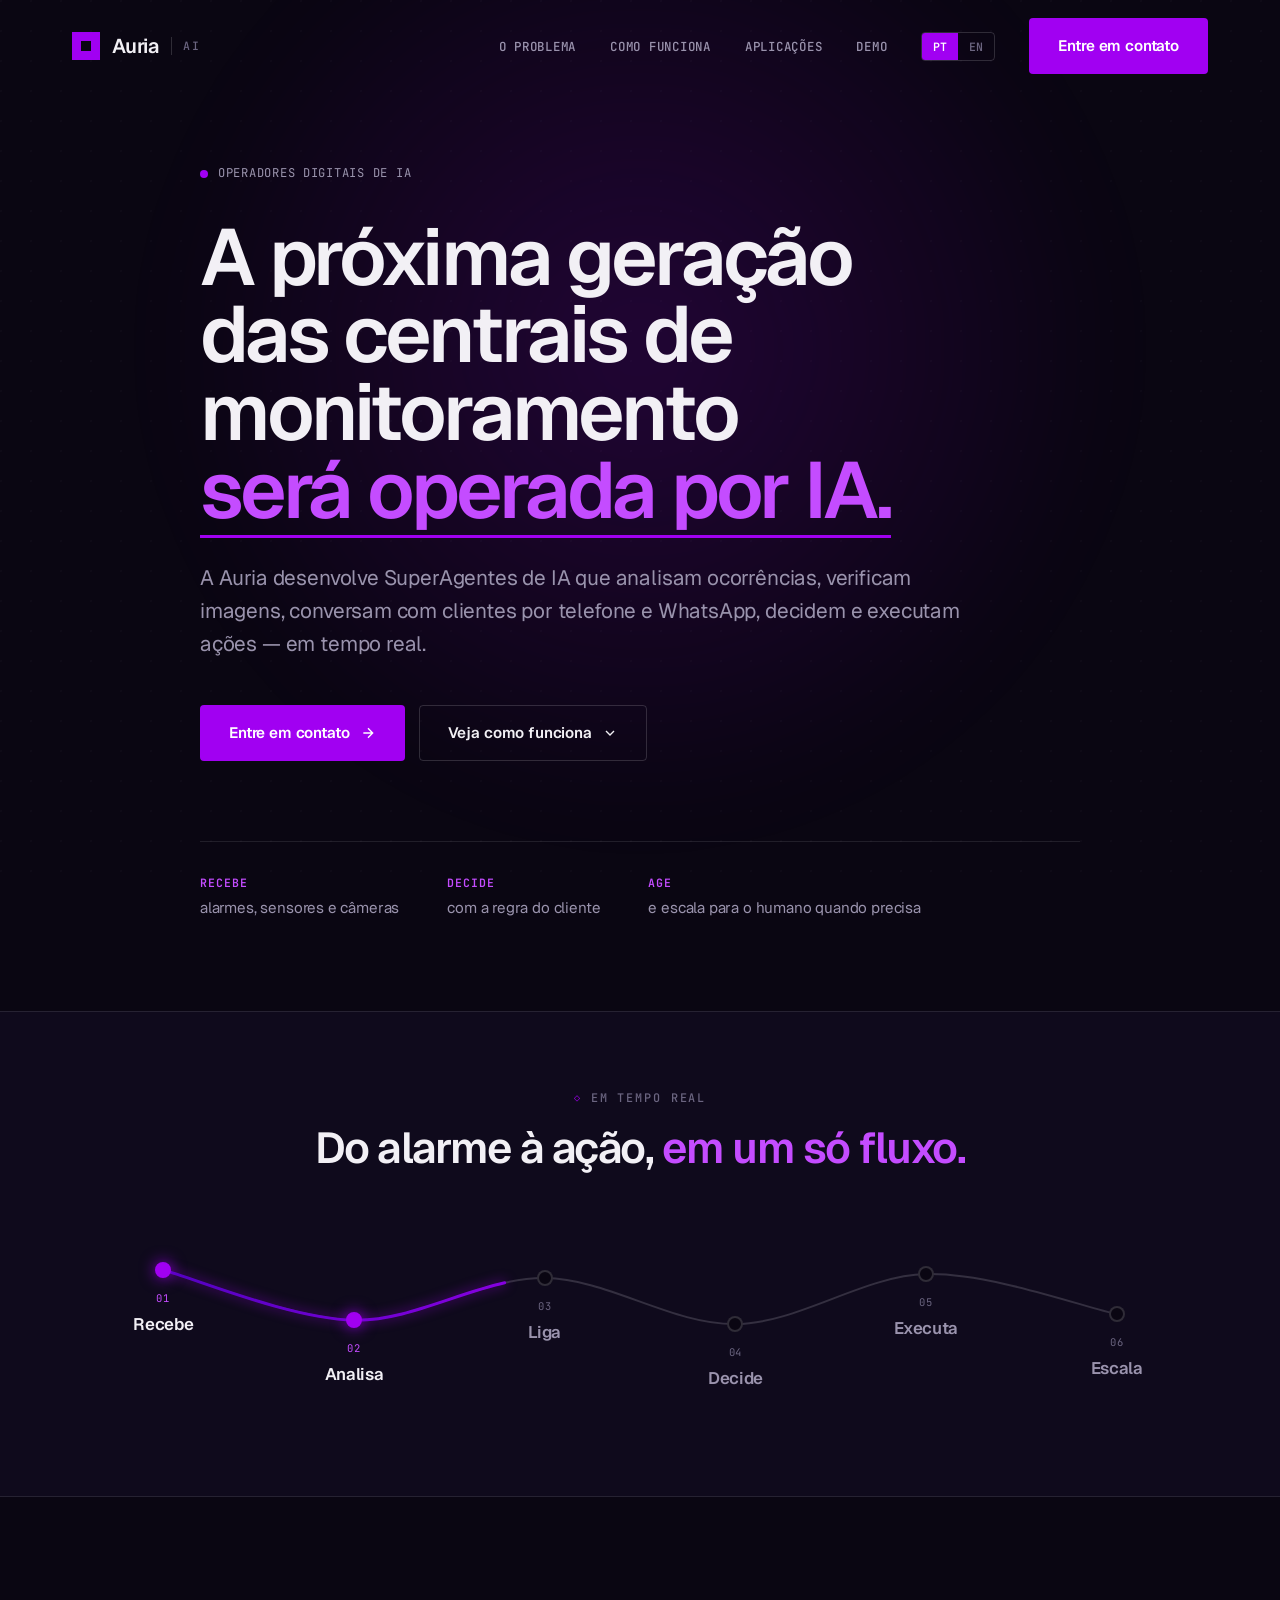
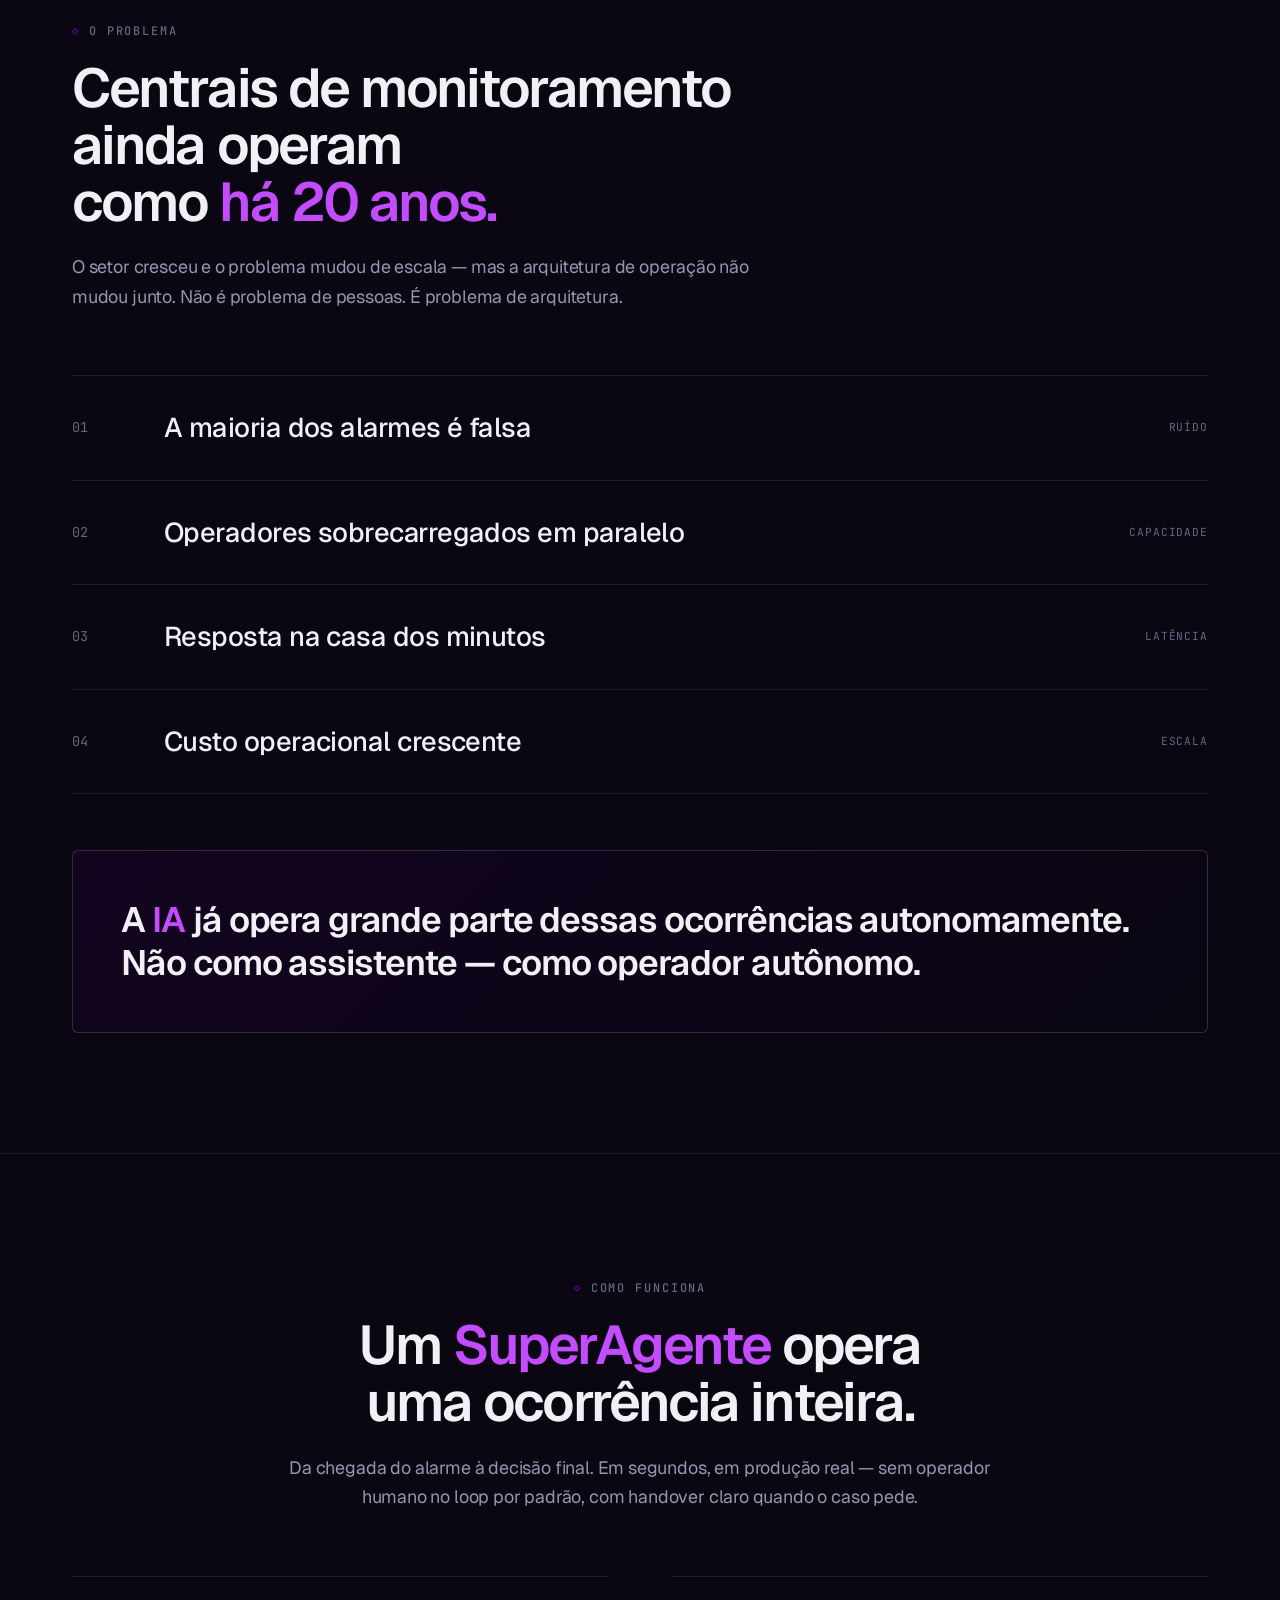
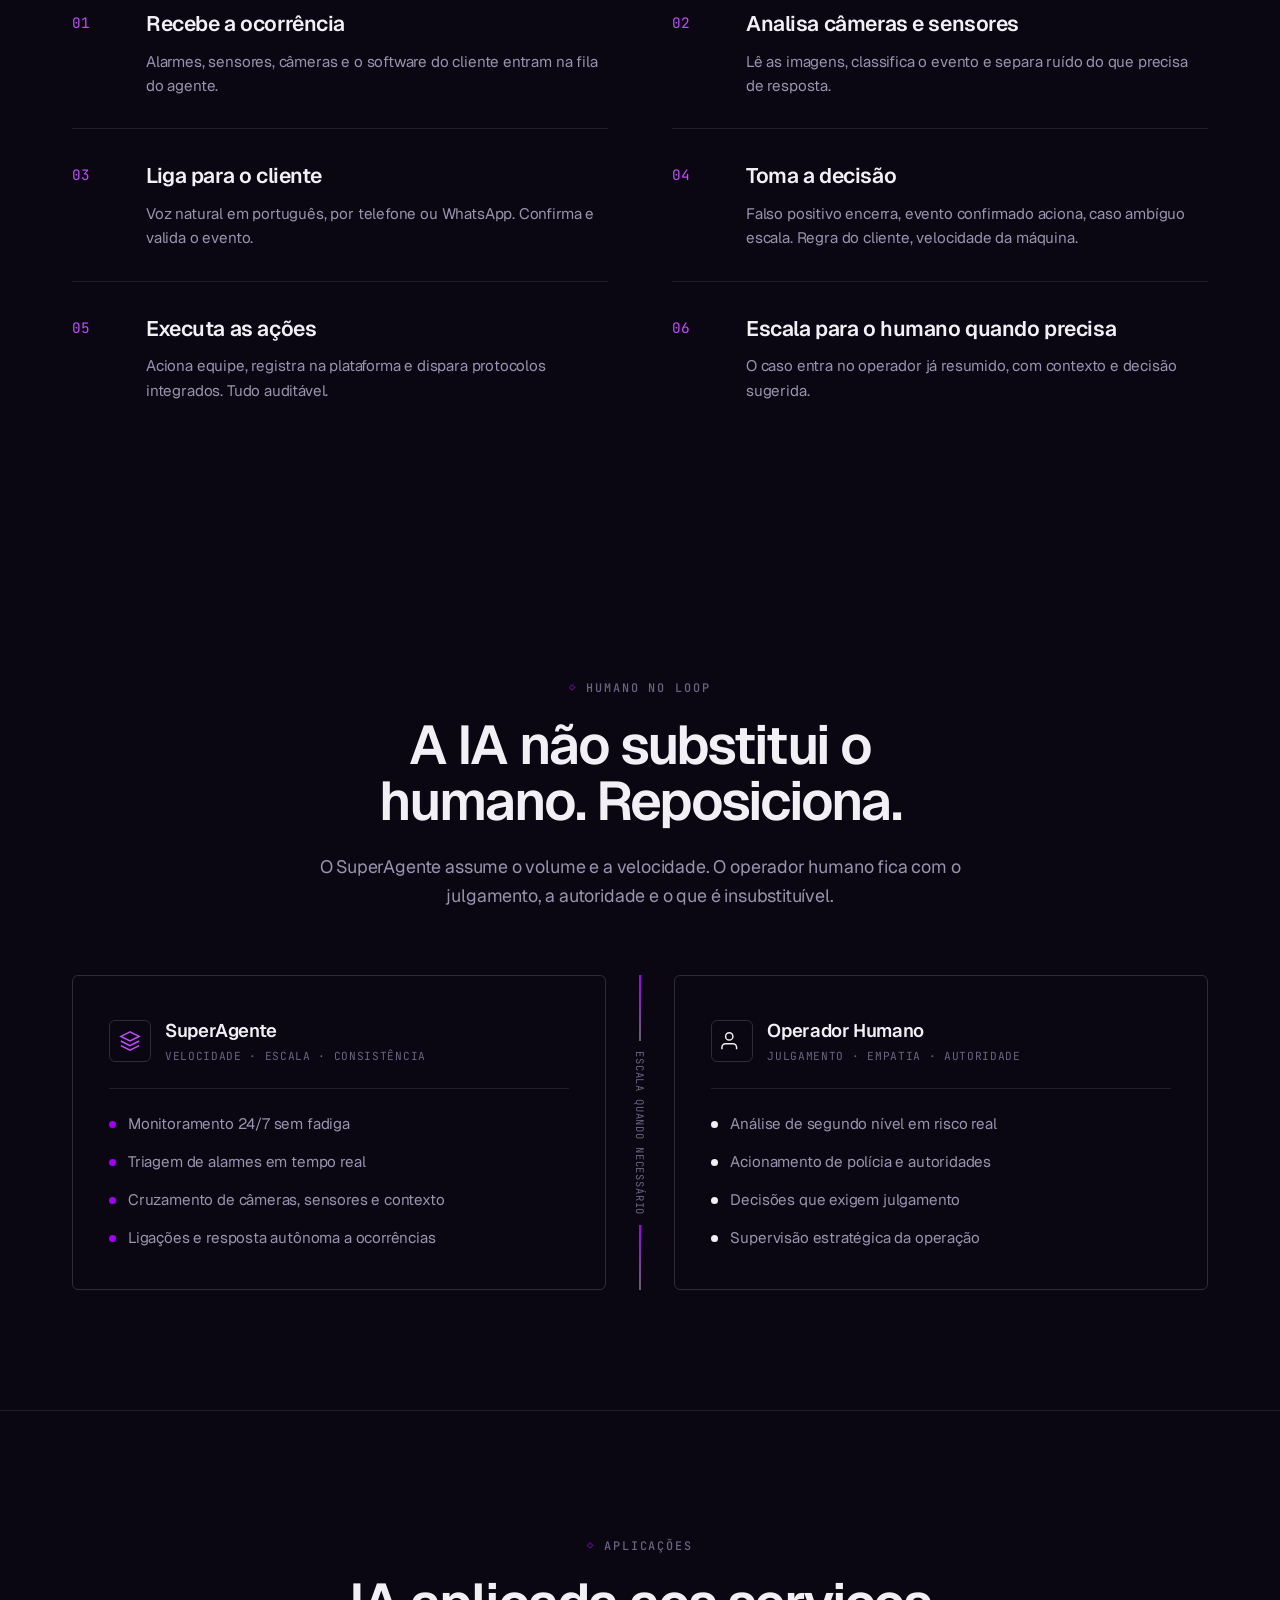
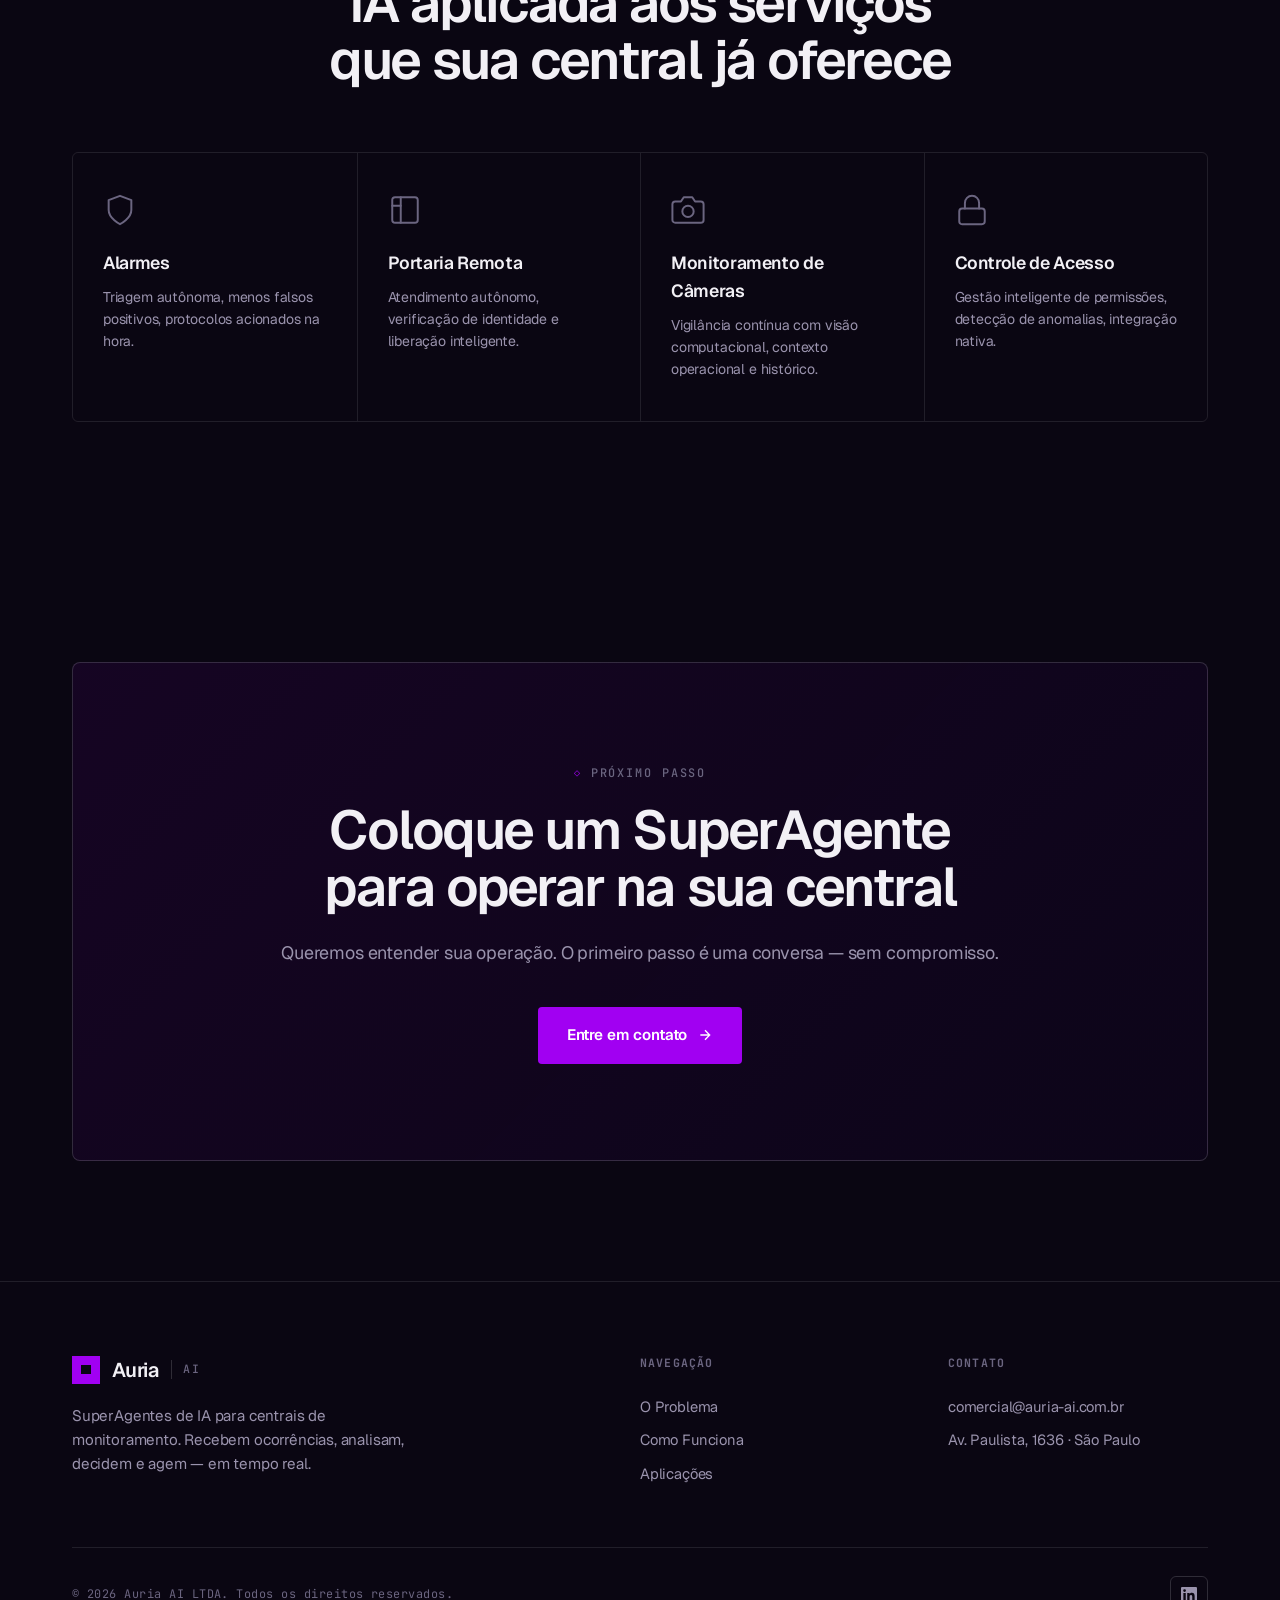
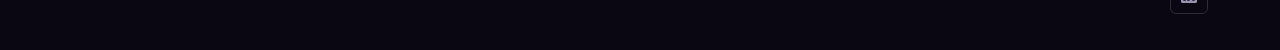
==== commit 5999b290: "feat(nav): add Demo link to the main menu Surface the live demo from the landing page — a Demo entry" ====
--- a/index.html
+++ b/index.html
@@ -33,6 +33,7 @@
       <li><a href="#problema" data-pt="O Problema" data-en="The Problem">O Problema</a></li>
       <li><a href="#como-funciona" data-pt="Como Funciona" data-en="How It Works">Como Funciona</a></li>
       <li><a href="#aplicacoes" data-pt="Aplicações" data-en="Applications">Aplicações</a></li>
+      <li><a href="/demo" data-pt="Demo" data-en="Demo">Demo</a></li>
       <li>
         <div class="lang">
           <button id="langPt" class="active" onclick="setLang('pt')">PT</button>
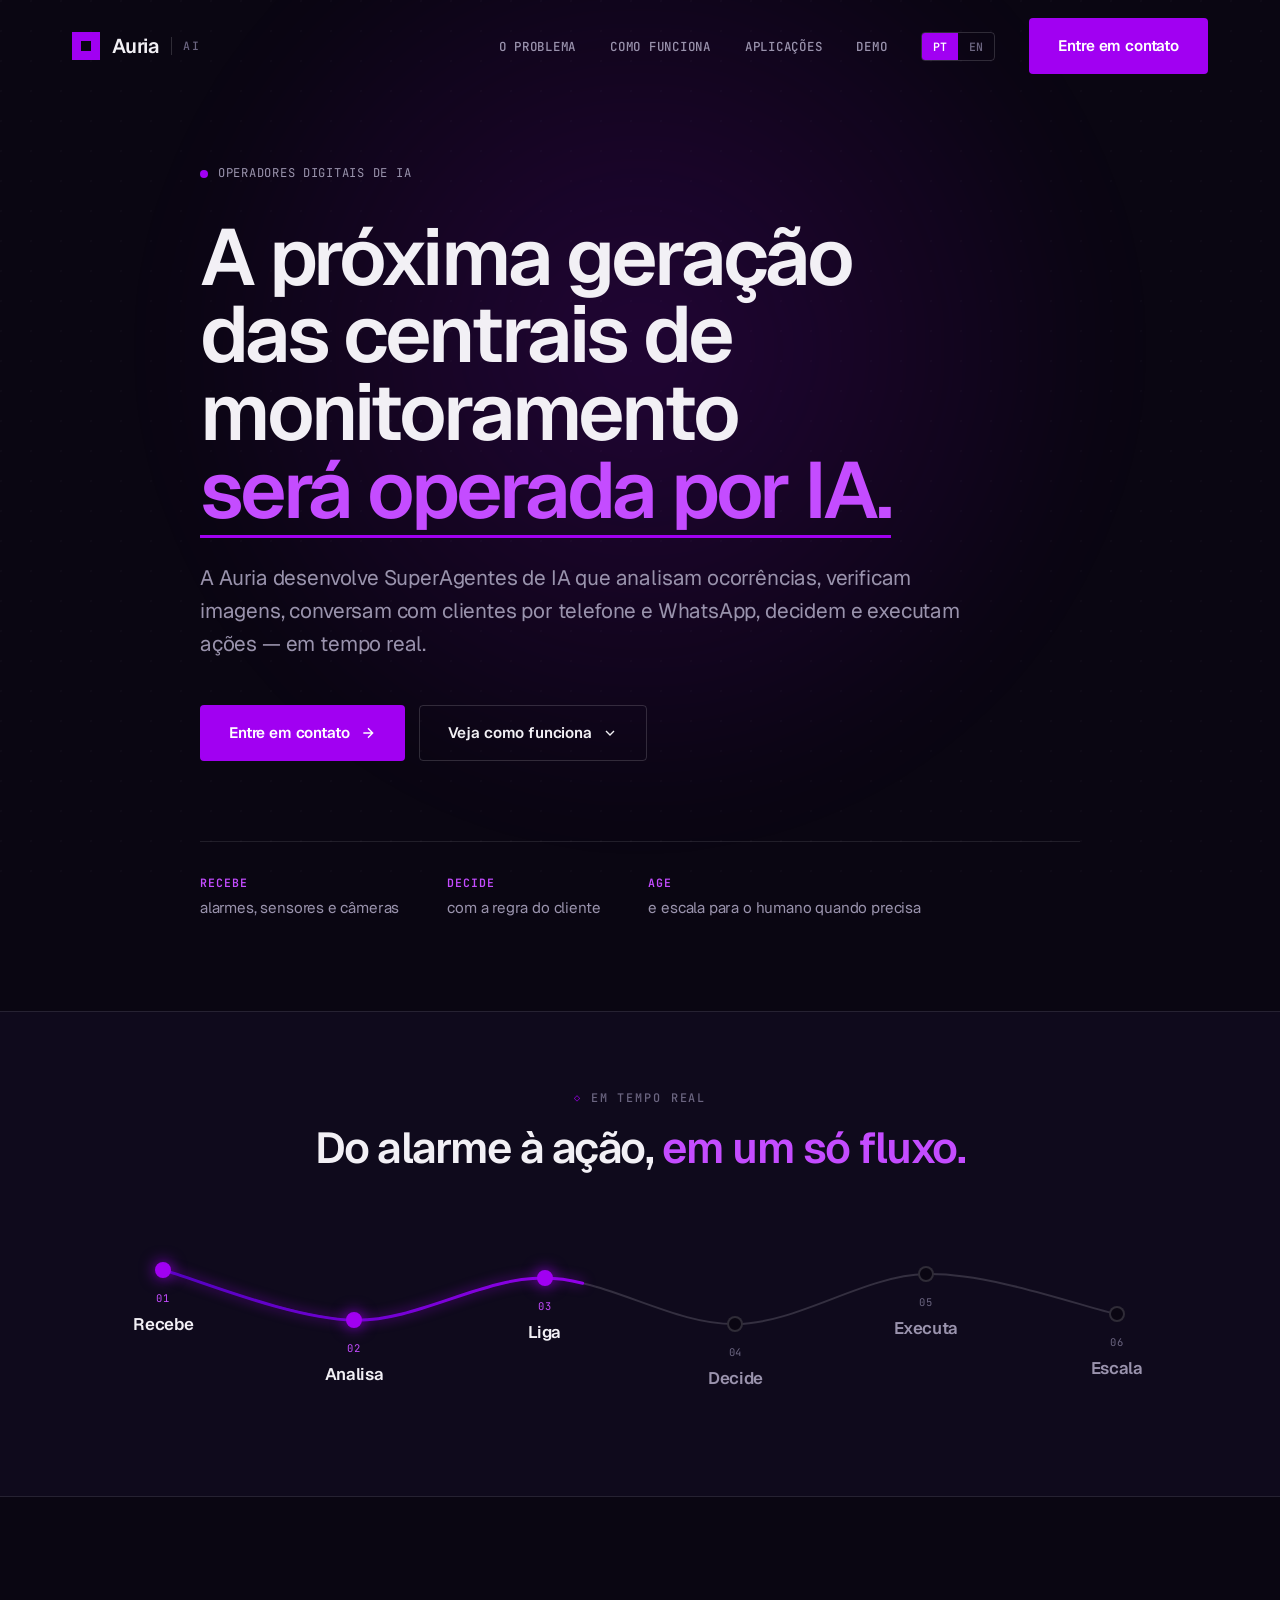
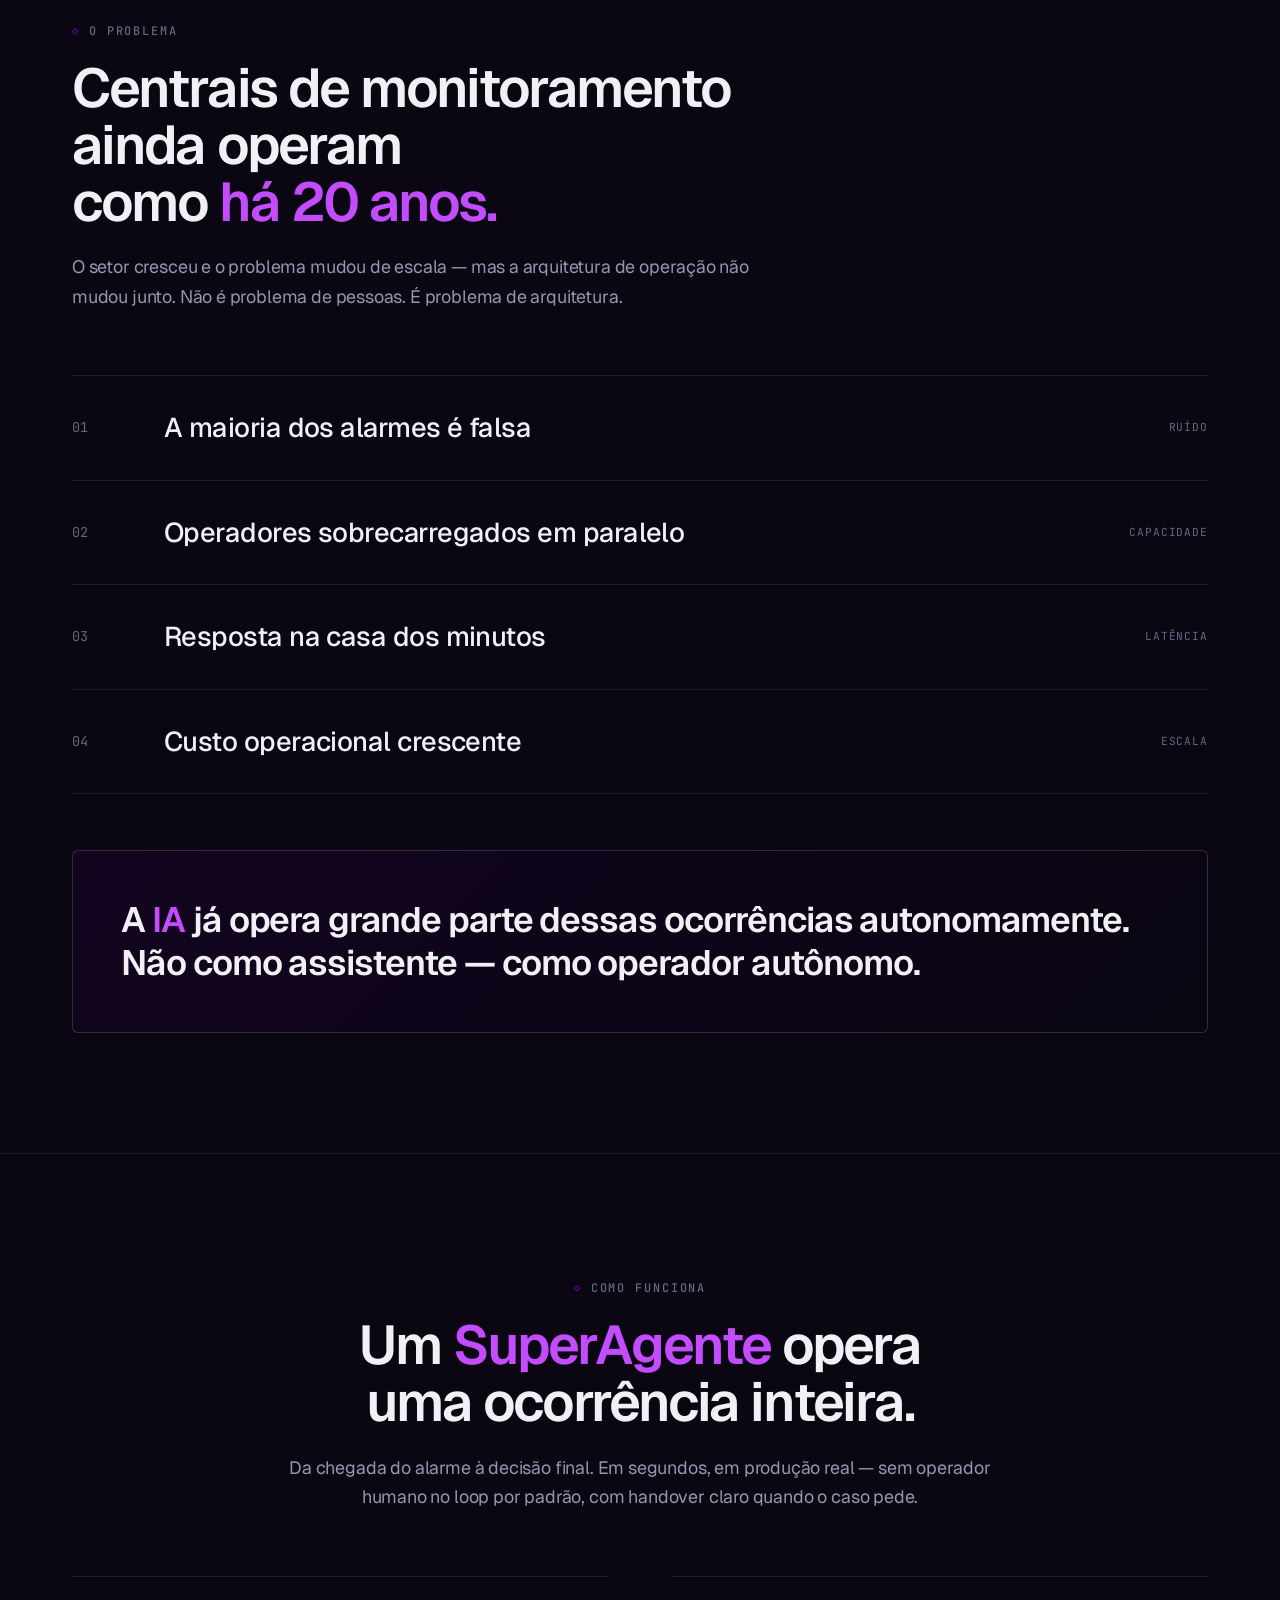
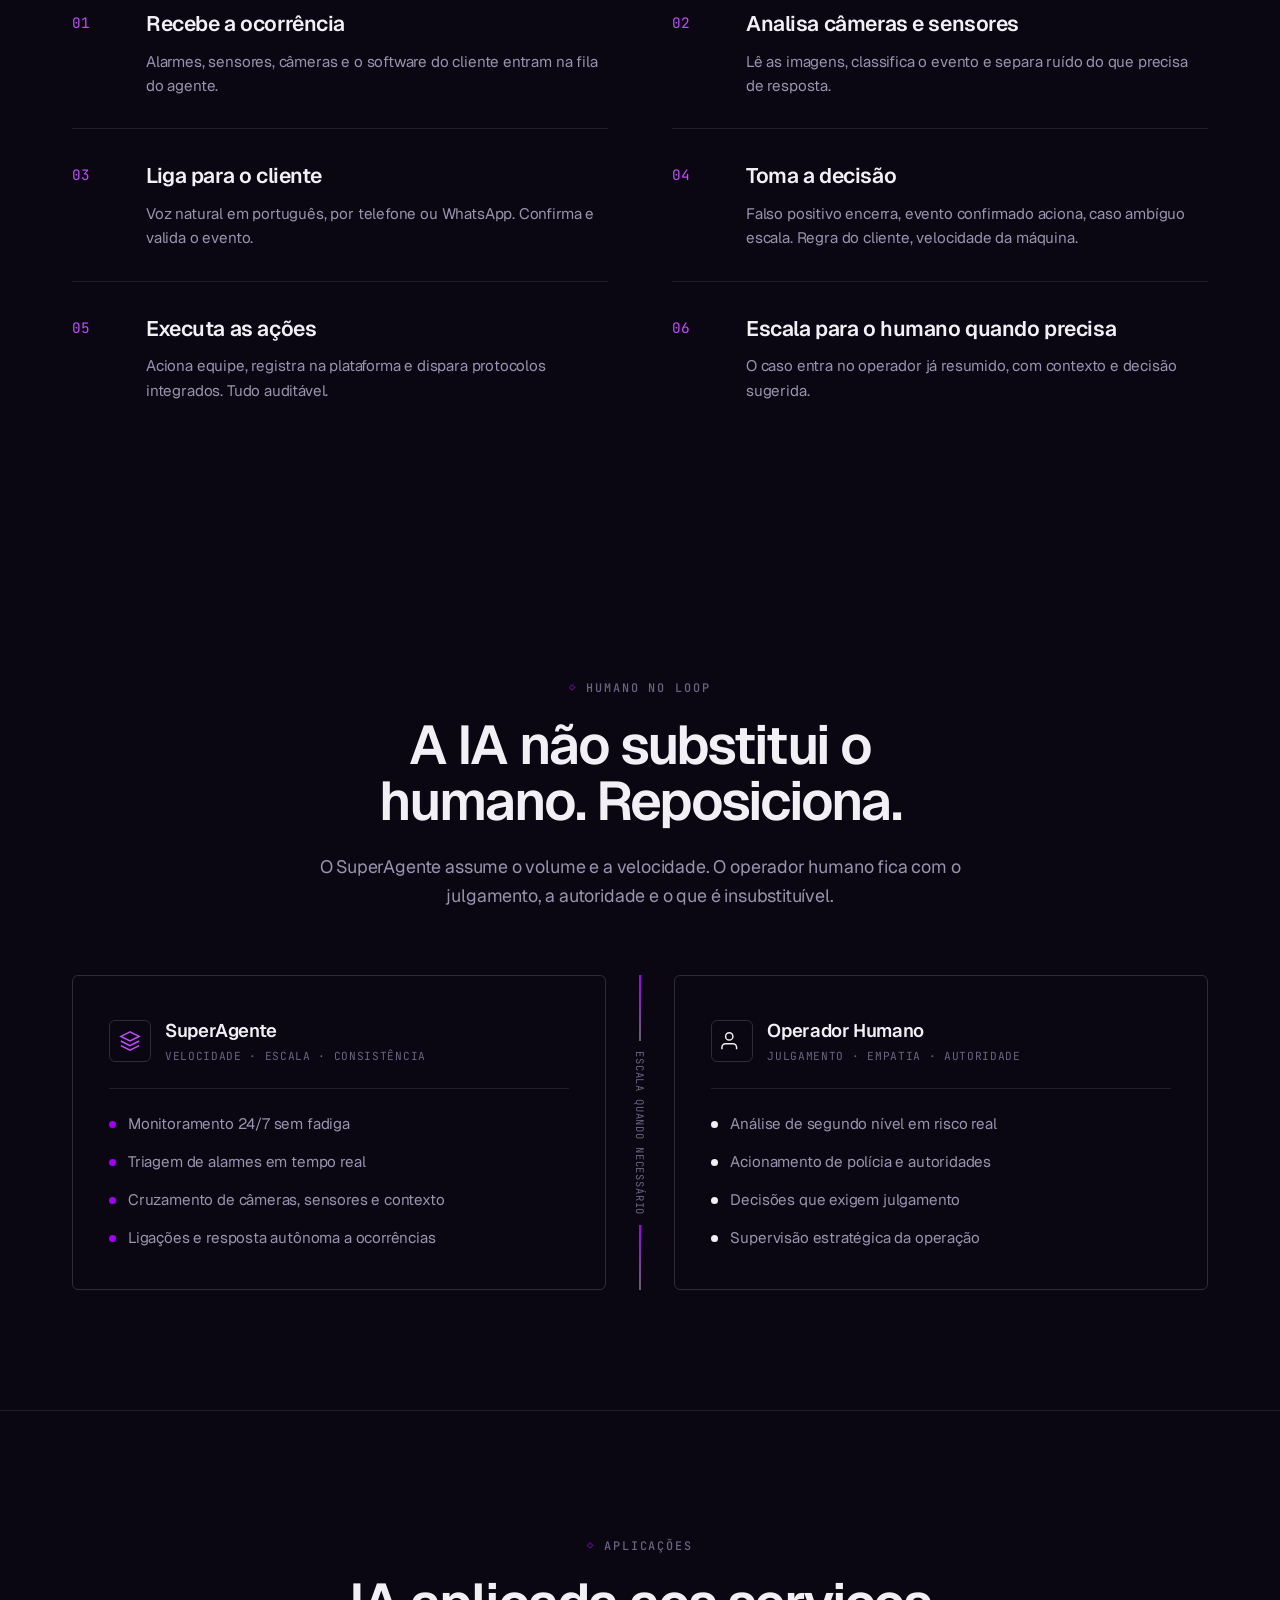
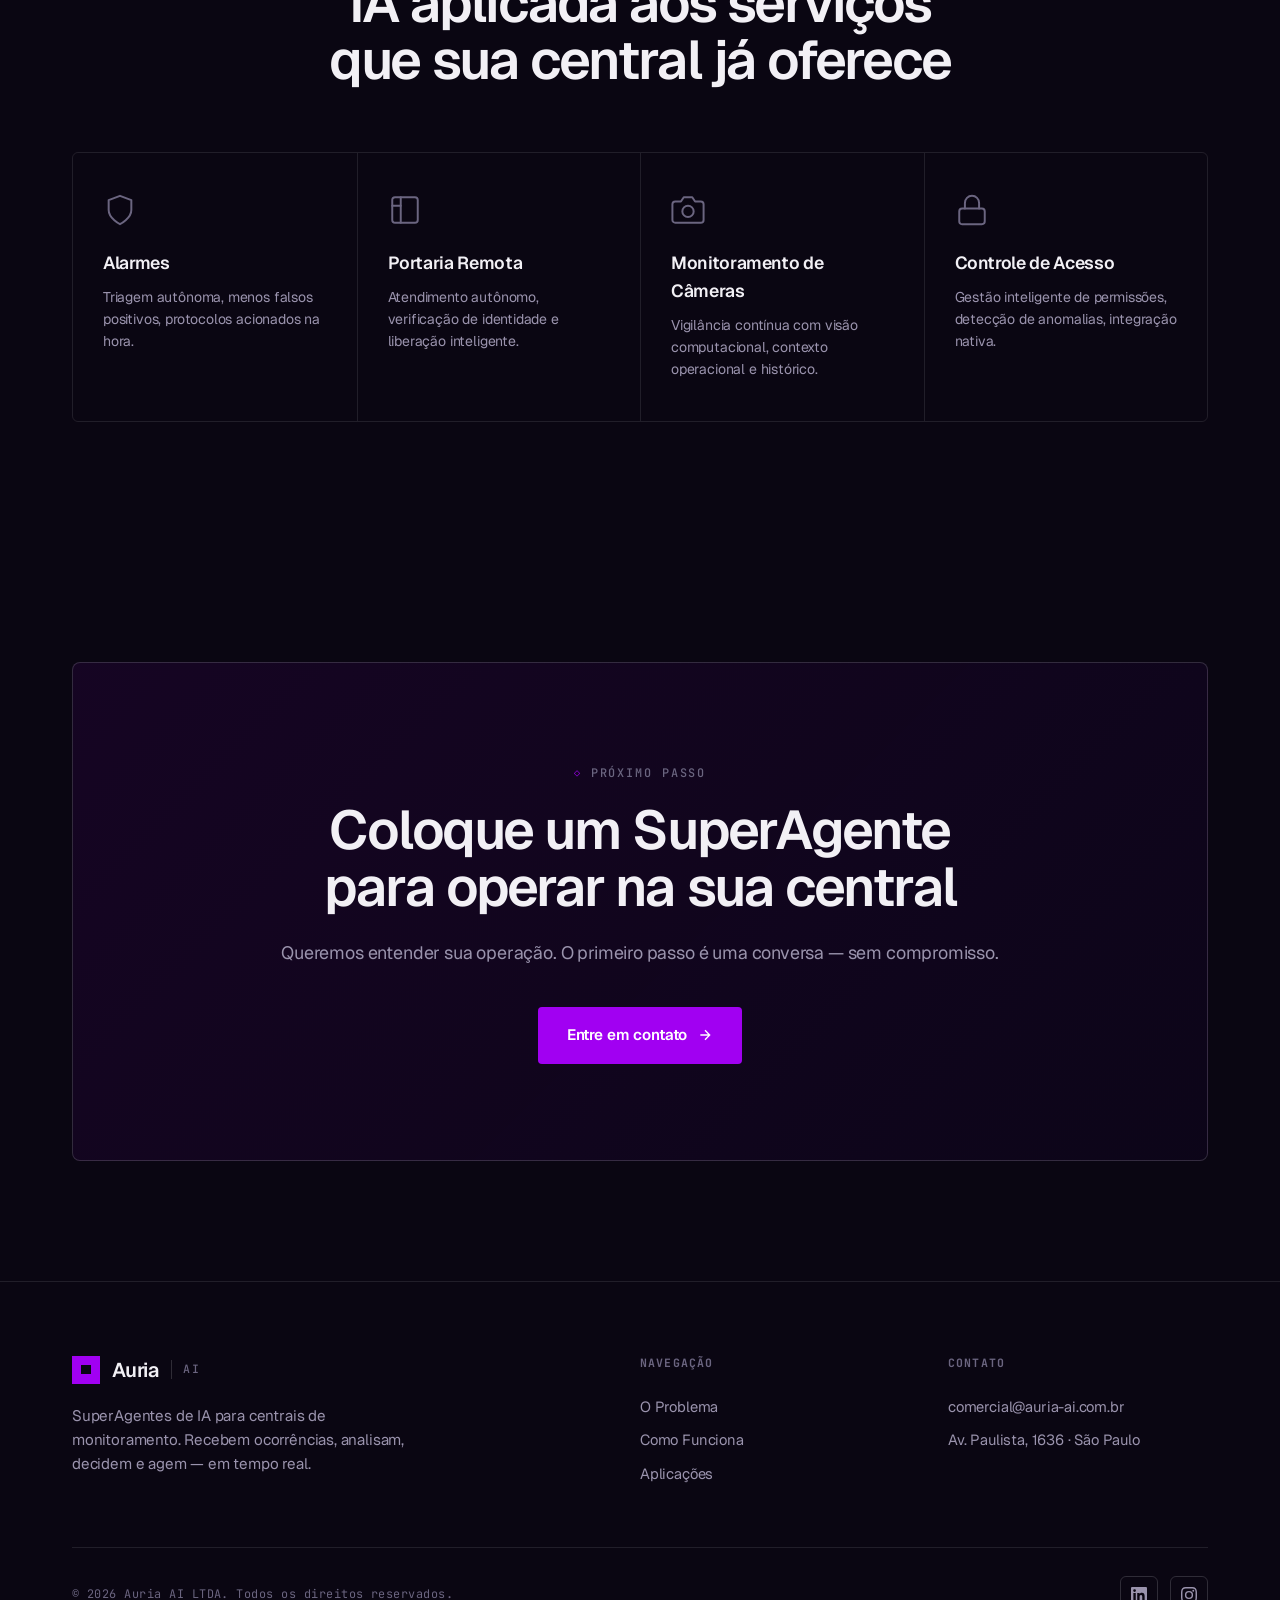
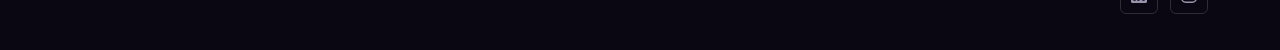
==== commit f2317c24: "feat(footer): add Instagram link next to LinkedIn Point visitors to the Auria Instagram (@auria_ai) " ====
--- a/index.html
+++ b/index.html
@@ -245,6 +245,7 @@
       <span>&copy; 2026 Auria AI LTDA. <span data-pt="Todos os direitos reservados." data-en="All rights reserved.">Todos os direitos reservados.</span></span>
       <div class="footer-social">
         <a href="https://br.linkedin.com/company/auria-ai" target="_blank" rel="noopener" aria-label="LinkedIn"><svg width="16" height="16" viewBox="0 0 24 24" fill="currentColor"><path d="M20.447 20.452h-3.554v-5.569c0-1.328-.027-3.037-1.852-3.037-1.853 0-2.136 1.445-2.136 2.939v5.667H9.351V9h3.414v1.561h.046c.477-.9 1.637-1.85 3.37-1.85 3.601 0 4.267 2.37 4.267 5.455v6.286zM5.337 7.433a2.062 2.062 0 01-2.063-2.065 2.064 2.064 0 112.063 2.065zm1.782 13.019H3.555V9h3.564v11.452zM22.225 0H1.771C.792 0 0 .774 0 1.729v20.542C0 23.227.792 24 1.771 24h20.451C23.2 24 24 23.227 24 22.271V1.729C24 .774 23.2 0 22.222 0h.003z"/></svg></a>
+        <a href="https://www.instagram.com/auria_ai" target="_blank" rel="noopener" aria-label="Instagram"><svg width="16" height="16" viewBox="0 0 24 24" fill="currentColor"><path d="M12 2.163c3.204 0 3.584.012 4.85.07 3.252.148 4.771 1.691 4.919 4.919.058 1.265.069 1.645.069 4.849 0 3.205-.012 3.584-.069 4.849-.149 3.225-1.664 4.771-4.919 4.919-1.266.058-1.644.07-4.85.07-3.204 0-3.584-.012-4.849-.07-3.26-.149-4.771-1.699-4.919-4.92-.058-1.265-.07-1.644-.07-4.849 0-3.204.013-3.583.07-4.849.149-3.227 1.664-4.771 4.919-4.919 1.266-.057 1.645-.069 4.849-.069zM12 0C8.741 0 8.333.014 7.053.072 2.695.272.273 2.69.073 7.052.014 8.333 0 8.741 0 12c0 3.259.014 3.668.072 4.948.2 4.358 2.618 6.78 6.98 6.98C8.333 23.986 8.741 24 12 24c3.259 0 3.668-.014 4.948-.072 4.354-.2 6.782-2.618 6.979-6.98.059-1.28.073-1.689.073-4.948 0-3.259-.014-3.667-.072-4.947-.196-4.354-2.617-6.78-6.979-6.98C15.668.014 15.259 0 12 0zm0 5.838a6.162 6.162 0 100 12.324 6.162 6.162 0 000-12.324zM12 16a4 4 0 110-8 4 4 0 010 8zm6.406-11.845a1.44 1.44 0 100 2.881 1.44 1.44 0 000-2.881z"/></svg></a>
       </div>
     </div>
   </div>
